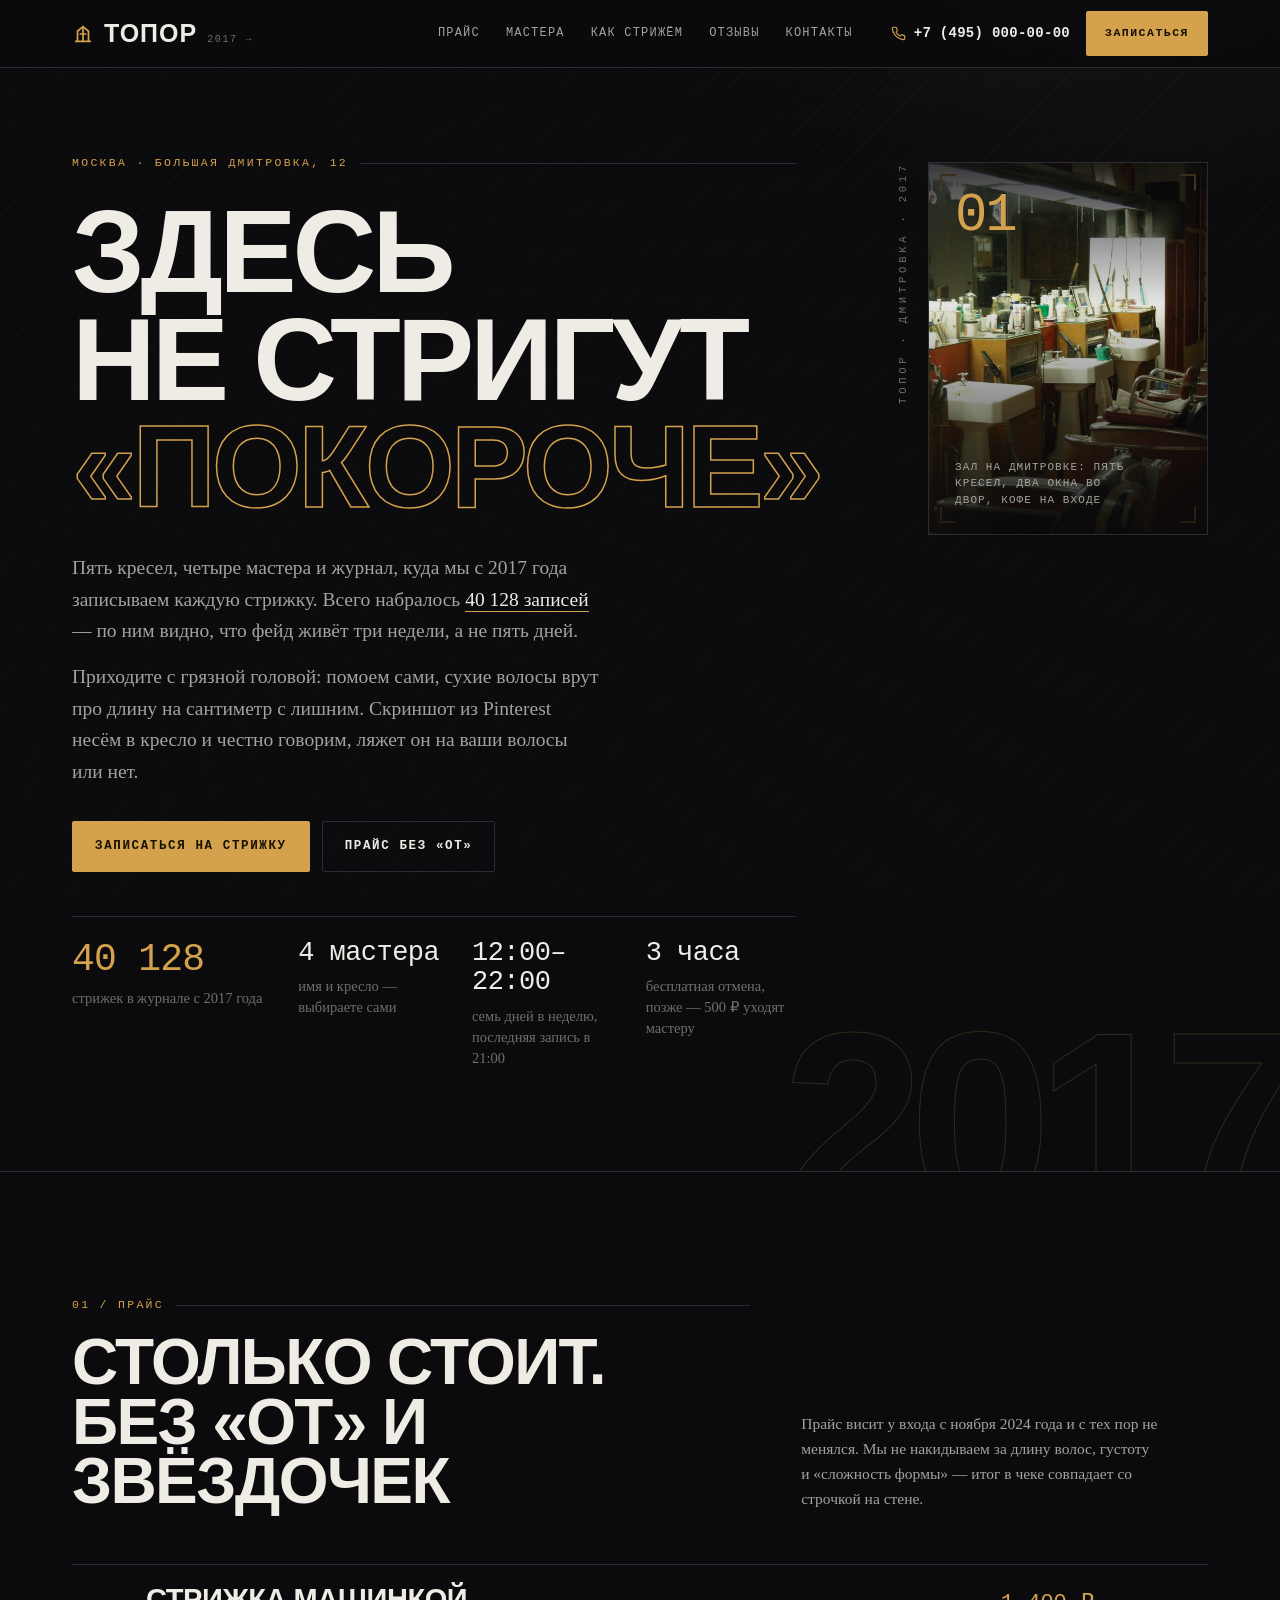
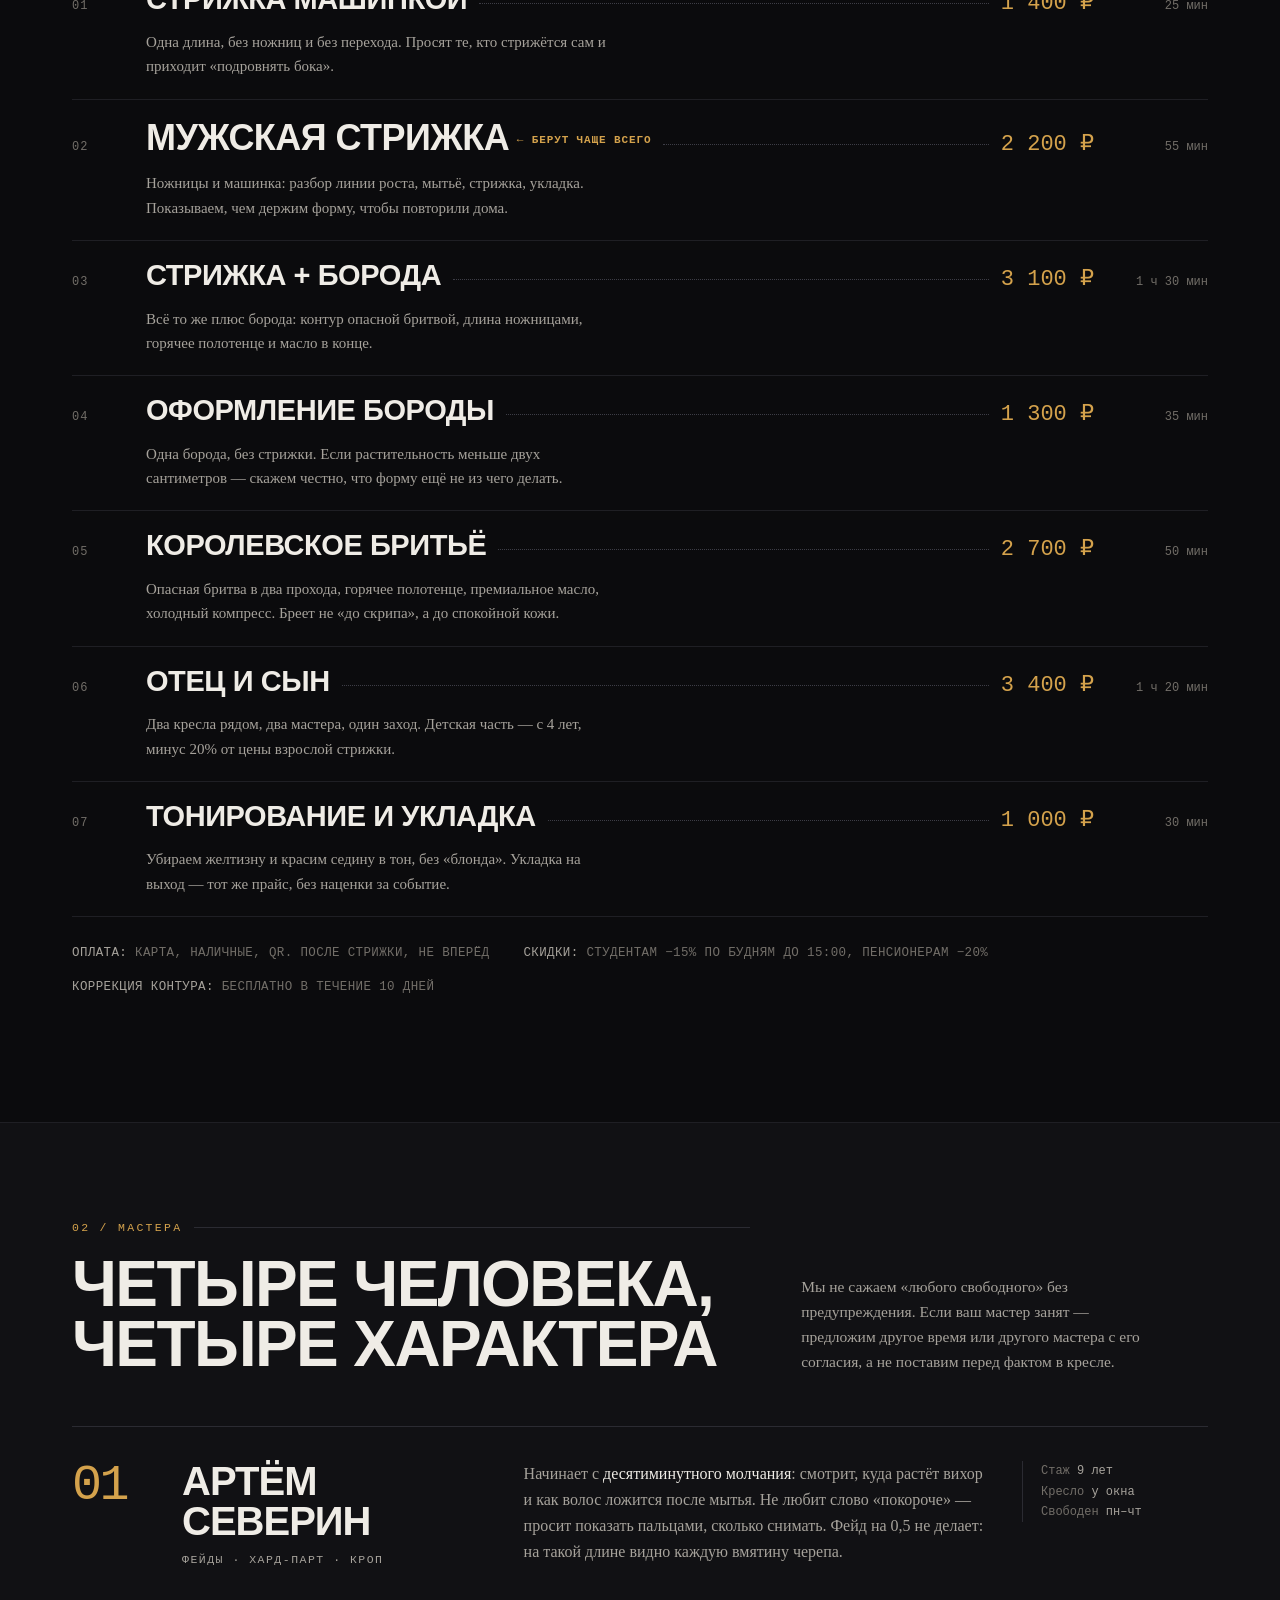
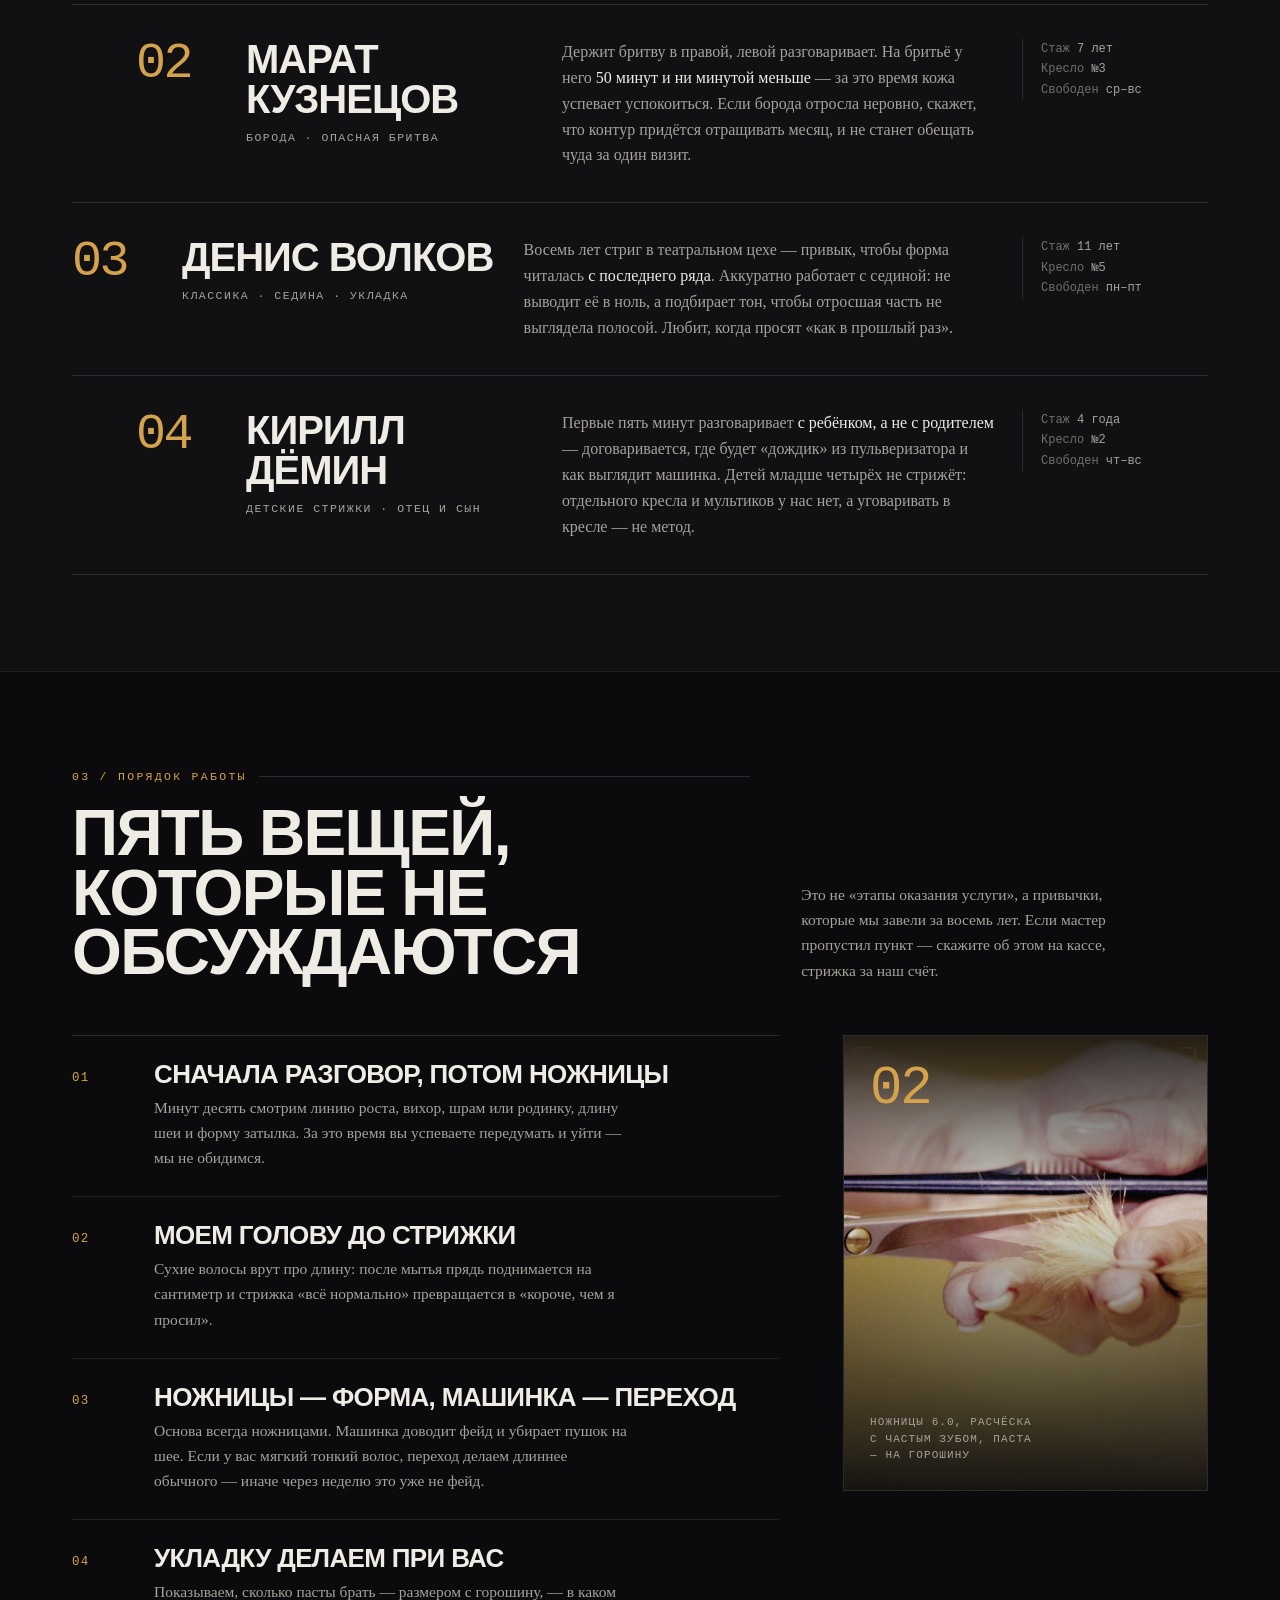
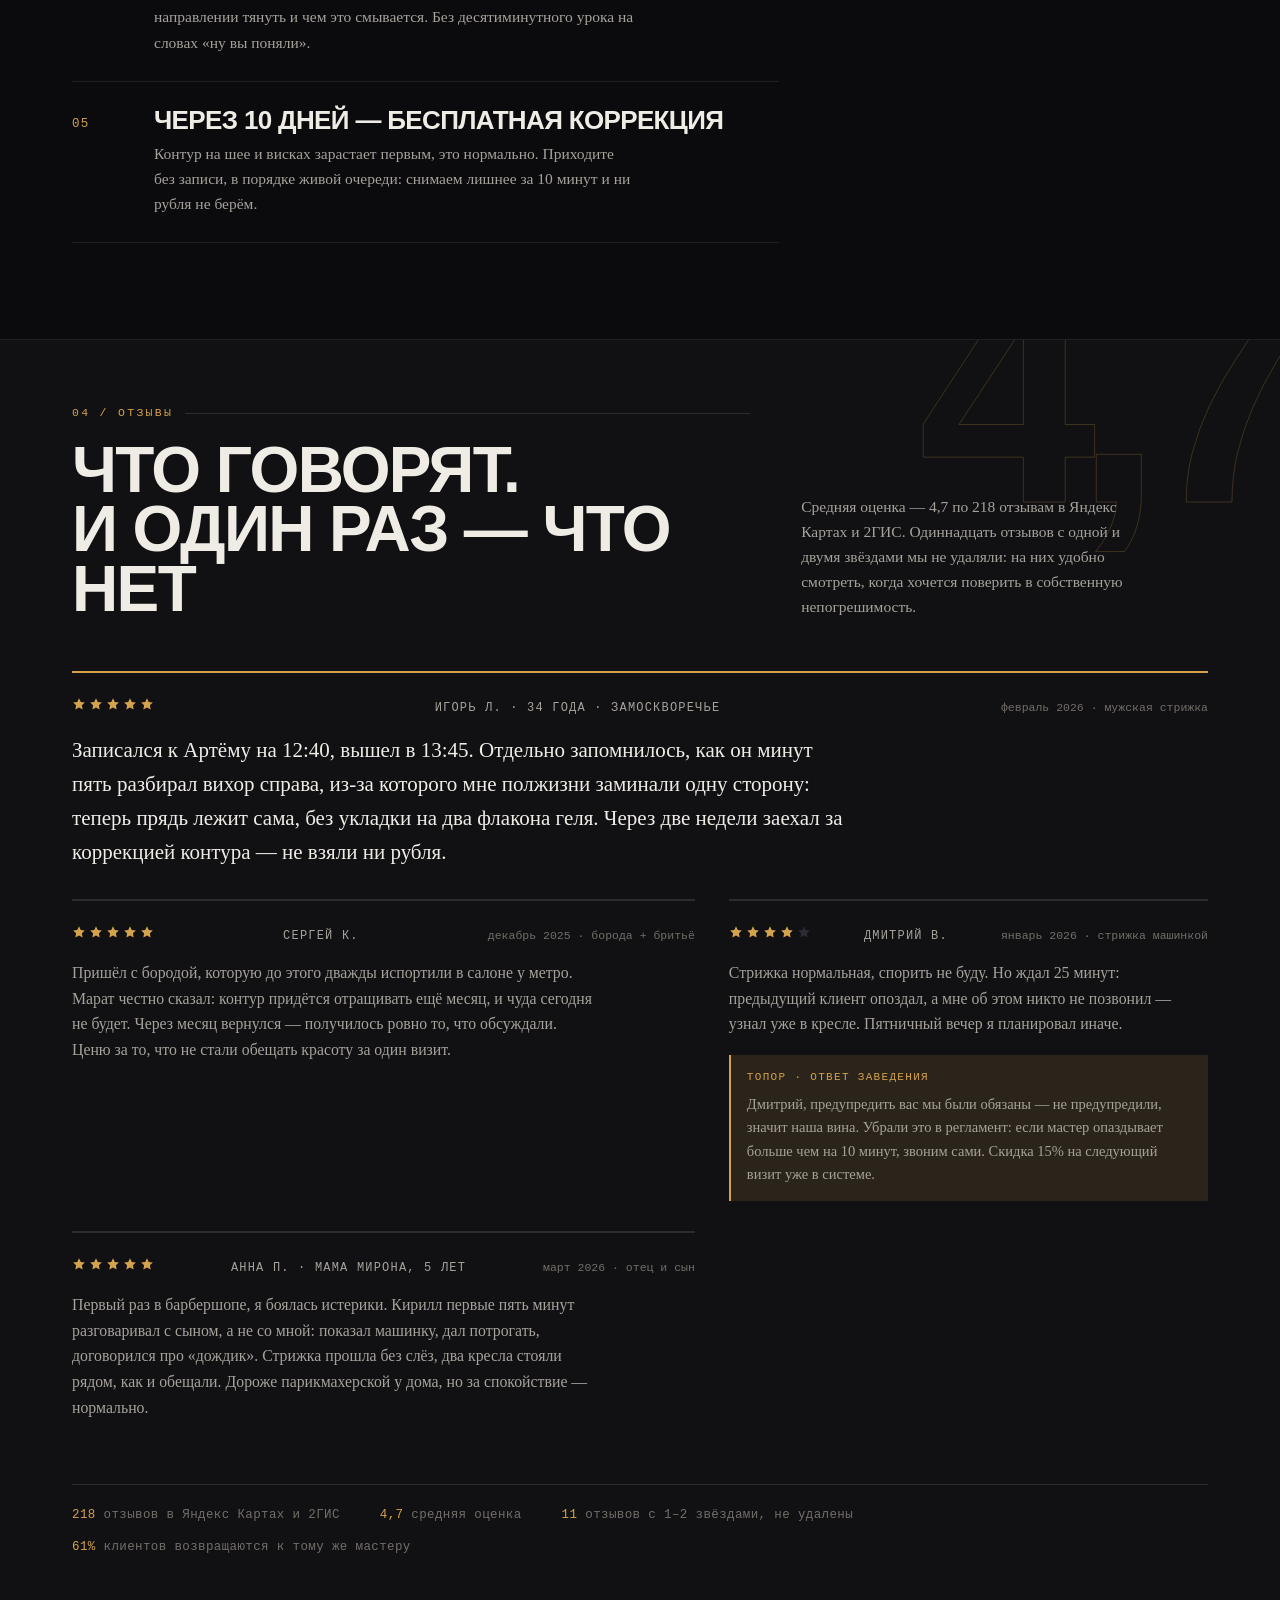
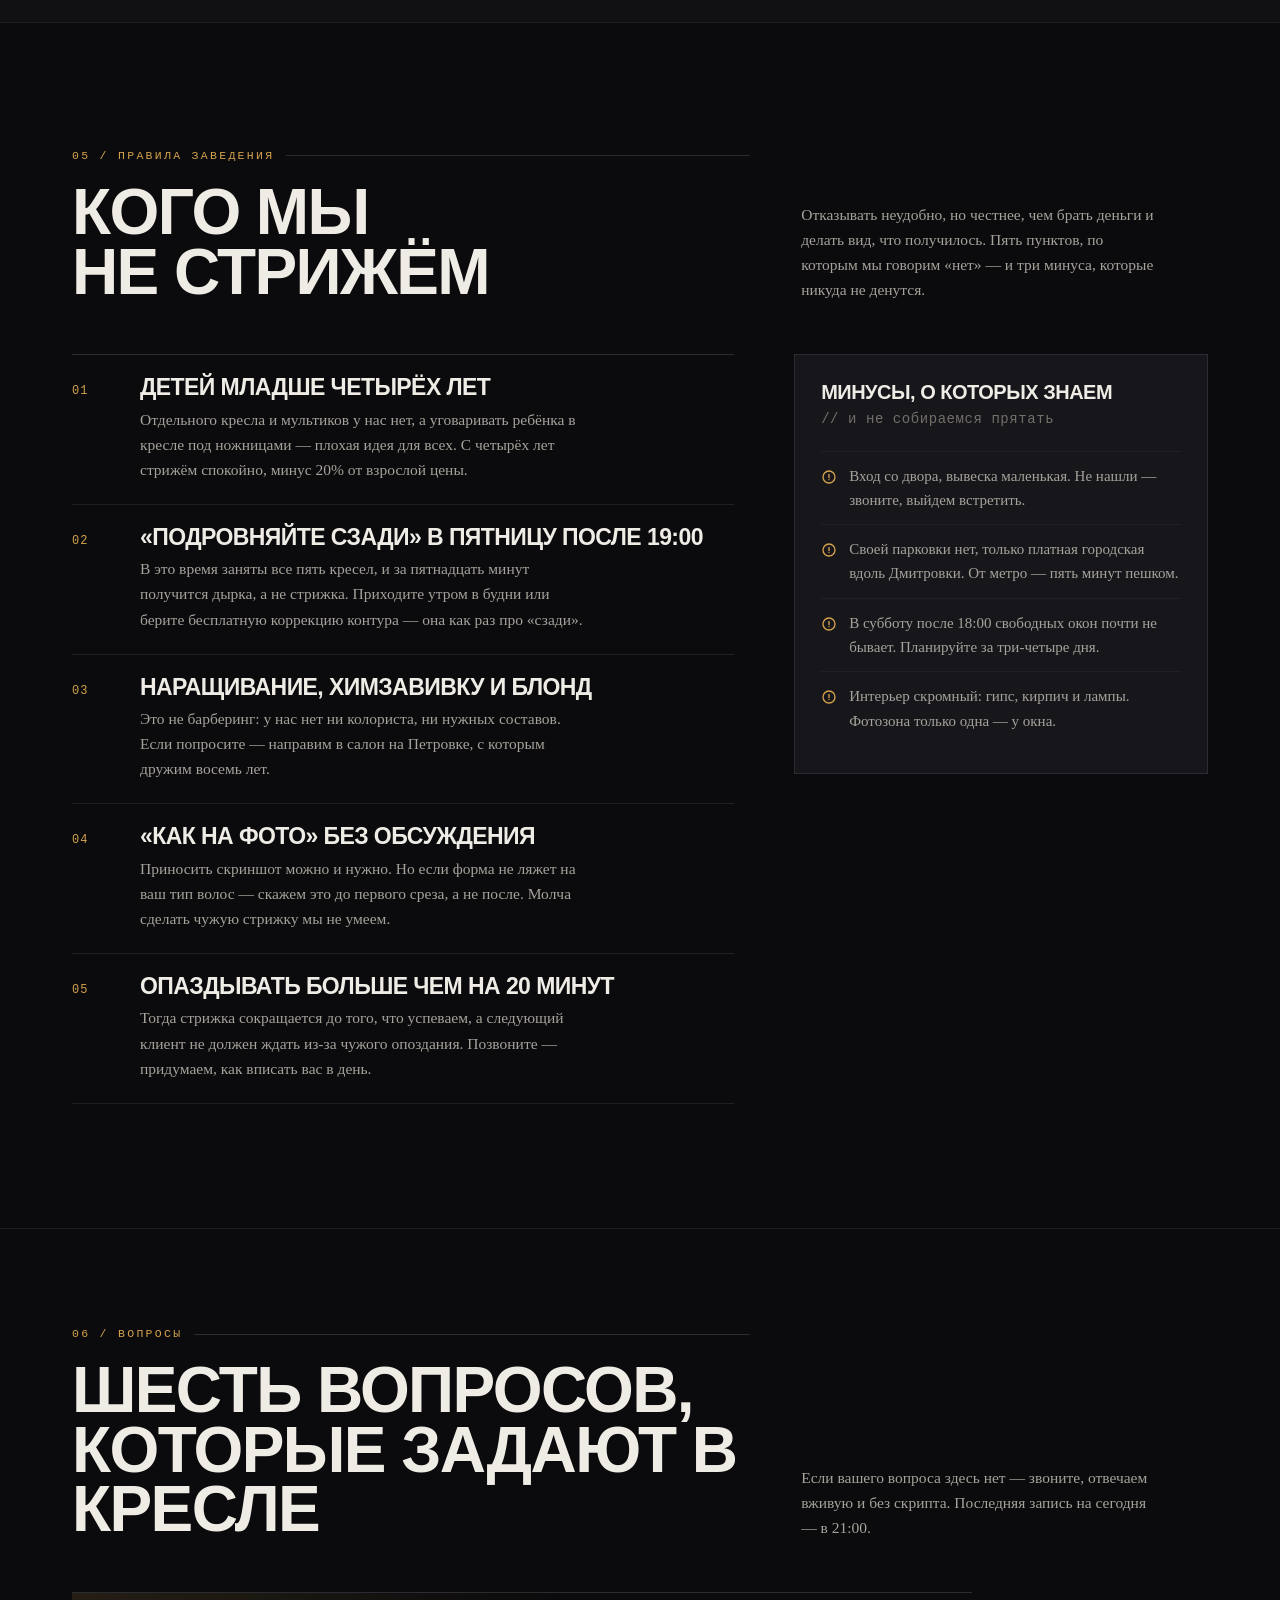
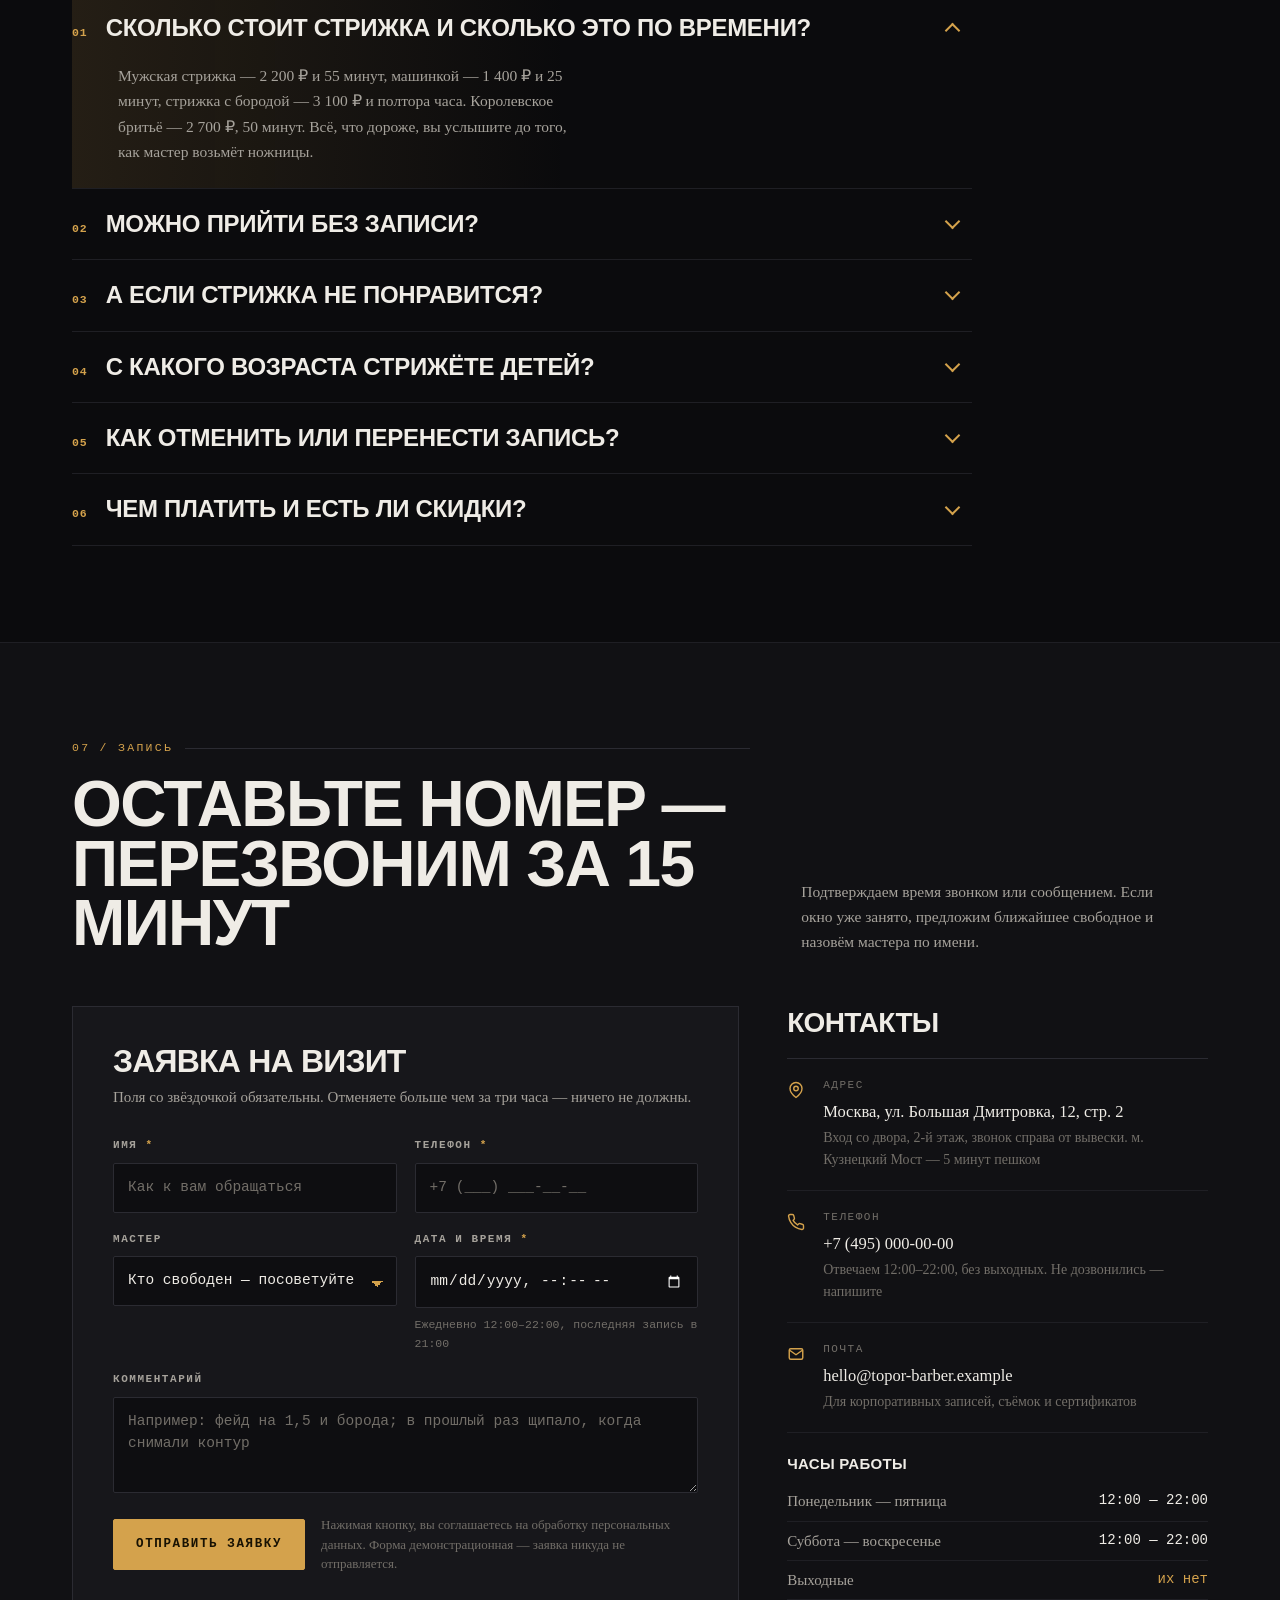
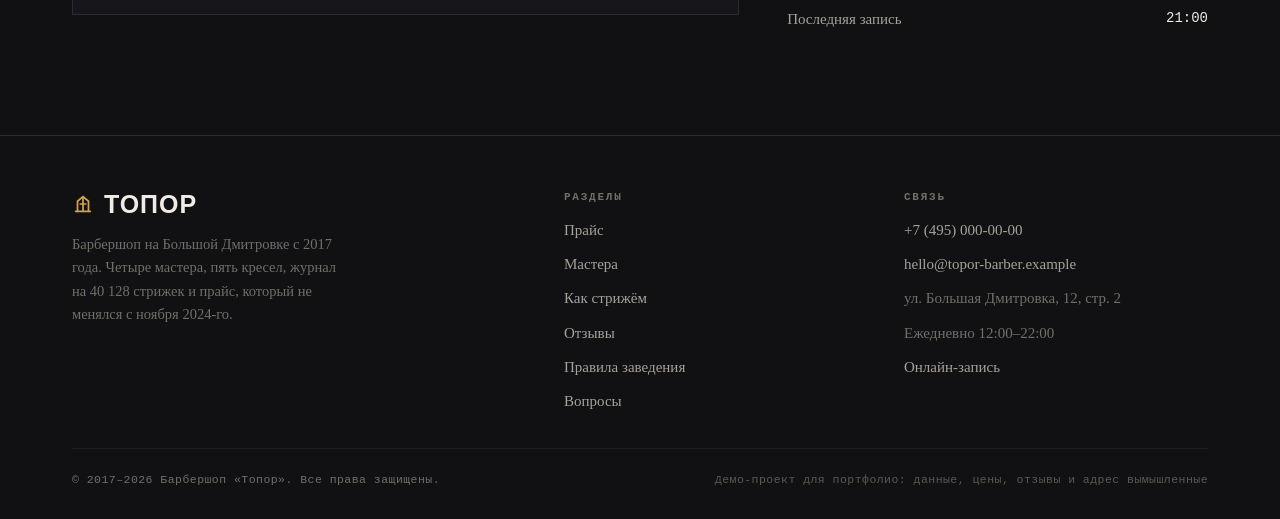
==== demo-barber/index.html @ 1e82141d "Portfolio: three redesigned landings with real photos, hub page, credits" ====
<!DOCTYPE html>
<html lang="ru">
<head>
<meta charset="utf-8">
<meta name="viewport" content="width=device-width, initial-scale=1">
<title>Топор — барбершоп на Большой Дмитровке. Стрижка 2 200 ₽, борода 1 300 ₽</title>
<meta name="description" content="Барбершоп «Топор»: 4 мастера, 5 кресел, 12:00–22:00 без выходных. Мужская стрижка 2 200 ₽, борода 1 300 ₽, королевское бритьё опасной бритвой 2 700 ₽. Прайс висит у входа и не менялся с ноября 2024 года.">
<meta property="og:type" content="website">
<meta property="og:title" content="Топор — здесь не стригут «покороче»">
<meta property="og:description" content="4 мастера, 5 кресел, 12:00–22:00 без выходных. Прайс без «от» и звёздочек. Бесплатная коррекция контура через 10 дней.">
<!-- ЗАМЕНИТЬ (SEO): на домене добавить og:url, og:image и canonical.
     Фавикон отдельным файлом favicon.svg рядом с index.html: data-URI потребовал бы
     xmlns со схемой в атрибуте, а в этом макете внешних и «схемных» строк нет. -->
<style>
/* ==========================================================================
   ТОПОР / барбершоп на Дмитровке
   Один файл: разметка + CSS + JS. Ноль внешних запросов.
   Art direction: наборная печатная вёрстка, а не SaaS-лендинг.
     - заголовки: сжатый гротеск (Bahnschrift / Arial Narrow / Impact)
     - цены, номера, подписи, UI: моноширинный (Consolas / Courier New)
     - проза: Georgia
     - радиусы почти нулевые, тени не используются, всё держится на волосяных линиях
   ========================================================================== */

:root{
  /* Цвет: чернила + латунь */
  --bg:#0b0b0d;
  --bg-2:#111114;
  --ink:#17171b;
  --ink-2:#1c1c21;
  --line:#2b2b32;
  --line-2:#1f1f24;
  --text:#efece6;
  --dim:#a6a29b;
  --mute:#726e68;
  --accent:#d4a24c;
  --accent-2:#e0b25f;
  --accent-dim:rgba(212,162,76,.13);
  --danger:#e0574a;

  /* Радиусы: печатная вёрстка — почти прямые углы */
  --r-sm:2px;
  --r-md:2px;
  --r-lg:3px;

  /* Тени: только один функциональный, для всплывающего меню */
  --shadow-md:0 18px 40px rgba(0,0,0,.55);
  --shadow-sm:0 6px 18px rgba(0,0,0,.35);

  --container:1180px;
  --gutter:22px;
  --header-h:68px;

  --f-disp:"Bahnschrift","Bahnschrift SemiCondensed","Arial Narrow",Impact,Haettenschweiler,"Franklin Gothic Medium","Segoe UI",sans-serif;
  --f-mono:Consolas,"Courier New",ui-monospace,SFMono-Regular,Menlo,monospace;
  --f-text:Georgia,"Iowan Old Style","Times New Roman",serif;
}

*,*::before,*::after{box-sizing:border-box}

html{-webkit-text-size-adjust:100%;scroll-padding-top:calc(var(--header-h) + 14px)}

body{
  margin:0;
  background:var(--bg);
  color:var(--text);
  font-family:var(--f-text);
  font-size:16.5px;
  line-height:1.62;
  overflow-x:hidden;
  -webkit-font-smoothing:antialiased;
}

/* Бумажная зернистость: два слоя штриховки, без картинок */
body::before{
  content:"";position:fixed;inset:0;z-index:0;pointer-events:none;
  background-image:
    repeating-linear-gradient(135deg,rgba(255,255,255,.014) 0 1px,transparent 1px 8px),
    radial-gradient(760px 480px at 88% -8%,rgba(212,162,76,.07),transparent 64%);
}
body::after{
  content:"";position:fixed;inset:0;z-index:0;pointer-events:none;opacity:.35;
  background-image:repeating-conic-gradient(from 12deg at 8% 30%,rgba(255,255,255,.018) 0deg 2deg,transparent 2deg 5deg);
}

main,header,footer{position:relative;z-index:1}

img,svg{display:block;max-width:100%}
a{color:inherit;text-decoration:none}
button{font:inherit;color:inherit}
p{margin:0}
ul,ol,dl{margin:0;padding:0;list-style:none}
figure{margin:0}

h1,h2,h3,h4{
  margin:0;
  font-family:var(--f-disp);
  font-stretch:condensed;
  font-weight:800;
  text-transform:uppercase;
  letter-spacing:-.025em;
  line-height:.93;
}

.container{width:100%;max-width:var(--container);margin-inline:auto;padding-inline:var(--gutter)}

.skip{position:absolute;left:-9999px;top:0;z-index:200;background:var(--accent);color:#1a1405;
  font-family:var(--f-mono);font-size:13px;font-weight:700;padding:12px 18px}
.skip:focus{left:0}

:focus{outline:none}
:focus-visible{outline:2px solid var(--accent-2);outline-offset:3px}

/* ---------- Служебные элементы набора ---------- */
.kicker{
  font-family:var(--f-mono);font-size:11.5px;letter-spacing:.2em;text-transform:uppercase;
  color:var(--accent);display:flex;align-items:center;gap:12px;
}
.kicker::after{content:"";flex:1;height:1px;background:var(--line);min-width:24px}

.note{font-size:15.5px;color:var(--dim);max-width:46ch}

.mono{font-family:var(--f-mono)}

/* ---------- Кнопки: прямоугольные, «вывеска» ---------- */
.btn{
  display:inline-flex;align-items:center;justify-content:center;gap:10px;
  min-height:46px;min-width:46px;padding:14px 22px;
  border:1px solid transparent;border-radius:var(--r-sm);
  font-family:var(--f-mono);font-size:12.5px;font-weight:700;
  letter-spacing:.13em;text-transform:uppercase;white-space:nowrap;cursor:pointer;
  transition:background-color .18s ease,border-color .18s ease,color .18s ease,transform .18s ease;
}
.btn svg{width:16px;height:16px;flex:none}
.btn--primary{background:var(--accent);color:#181203;border-color:var(--accent)}
.btn--primary:hover{background:var(--accent-2);border-color:var(--accent-2);transform:translateY(-1px)}
.btn--ghost{background:transparent;color:var(--text);border-color:var(--line)}
.btn--ghost:hover{border-color:var(--accent);color:var(--accent-2)}
.btn--block{width:100%}

/* ==========================================================================
   ШАПКА
   ========================================================================== */
.header{
  position:sticky;top:0;z-index:100;height:var(--header-h);
  display:flex;align-items:center;
  background:rgba(11,11,13,.9);
  backdrop-filter:blur(12px) saturate(130%);
  -webkit-backdrop-filter:blur(12px) saturate(130%);
  border-bottom:1px solid var(--line);
}
.header__inner{
  display:flex;align-items:center;gap:26px;width:100%;
  max-width:var(--container);margin-inline:auto;padding-inline:var(--gutter);
}

.logo{
  display:flex;align-items:baseline;gap:10px;flex:none;
  font-family:var(--f-disp);font-stretch:condensed;font-weight:800;
  font-size:25px;letter-spacing:.04em;text-transform:uppercase;line-height:1;
}
.logo__mark{width:22px;height:22px;flex:none;color:var(--accent);align-self:center;transition:transform .3s ease}
.logo:hover .logo__mark{transform:rotate(-14deg)}
.logo__est{
  font-family:var(--f-mono);font-size:10px;letter-spacing:.16em;color:var(--mute);
  text-transform:none;font-weight:400;
}

.nav{margin-left:auto}
.nav__list{display:flex;align-items:center;gap:2px}
.nav__link{
  display:block;padding:11px 12px;
  font-family:var(--f-mono);font-size:12px;letter-spacing:.1em;text-transform:uppercase;
  color:var(--dim);transition:color .18s ease;
}
.nav__link:hover{color:var(--accent-2)}

.header__actions{display:flex;align-items:center;gap:16px;flex:none}
.header__phone{
  font-family:var(--f-mono);font-size:14px;font-weight:700;letter-spacing:.02em;
  display:inline-flex;align-items:center;gap:8px;transition:color .18s ease;
}
.header__phone:hover{color:var(--accent-2)}
.header__phone svg{width:15px;height:15px;color:var(--accent)}
.header .btn{min-height:42px;padding:12px 18px;font-size:11.5px}

.burger{
  display:none;width:46px;height:44px;flex:none;align-items:center;justify-content:center;
  background:transparent;border:1px solid var(--line);border-radius:var(--r-sm);cursor:pointer;
}
.burger:hover{border-color:var(--accent)}
.burger__box{position:relative;width:20px;height:12px;display:block}
.burger__box span{position:absolute;left:0;width:100%;height:2px;background:var(--text);
  transition:transform .26s ease,opacity .2s ease,top .26s ease}
.burger__box span:nth-child(1){top:0}
.burger__box span:nth-child(2){top:5px}
.burger__box span:nth-child(3){top:10px}
.burger[aria-expanded="true"] .burger__box span:nth-child(1){top:5px;transform:rotate(45deg)}
.burger[aria-expanded="true"] .burger__box span:nth-child(2){opacity:0}
.burger[aria-expanded="true"] .burger__box span:nth-child(3){top:5px;transform:rotate(-45deg)}

/* ==========================================================================
   ФОТО-КОНТЕЙНЕРЫ (осознанный приём: кропмарки, номер, подпись)
   ФОТО: вставлять <img src="img/xxx.jpg" alt="..."> внутрь .ph__body первым
   элементом — правило .ph img уже растягивает картинку с object-fit:cover.
   ========================================================================== */
.ph{
  position:relative;margin:0;border:1px solid var(--line);overflow:hidden;
  background:
    repeating-linear-gradient(135deg,rgba(255,255,255,.022) 0 2px,transparent 2px 9px),
    linear-gradient(162deg,#1b1b20,#0e0e11);
}
.ph img{position:absolute;inset:0;width:100%;height:100%;object-fit:cover}
/* затемнение под текстом, если в слот вставлено фото */
.ph img ~ .ph__body{
  background:linear-gradient(180deg,rgba(9,9,11,.82) 0%,rgba(9,9,11,.10) 38%,rgba(9,9,11,.92) 100%)
}
.ph__marks{
  position:absolute;inset:11px;pointer-events:none;
  background:
    linear-gradient(var(--accent),var(--accent)) 0 0/16px 2px no-repeat,
    linear-gradient(var(--accent),var(--accent)) 0 0/2px 16px no-repeat,
    linear-gradient(var(--accent),var(--accent)) 100% 0/16px 2px no-repeat,
    linear-gradient(var(--accent),var(--accent)) 100% 0/2px 16px no-repeat,
    linear-gradient(var(--accent),var(--accent)) 0 100%/16px 2px no-repeat,
    linear-gradient(var(--accent),var(--accent)) 0 100%/2px 16px no-repeat,
    linear-gradient(var(--accent),var(--accent)) 100% 100%/16px 2px no-repeat,
    linear-gradient(var(--accent),var(--accent)) 100% 100%/2px 16px no-repeat;
}
.ph__body{
  position:absolute;inset:0;padding:26px;
  display:flex;flex-direction:column;justify-content:space-between;gap:16px;
}
.ph__num{font-family:var(--f-mono);font-size:clamp(32px,4.6vw,54px);line-height:1;
  letter-spacing:-.04em;color:var(--accent)}
.ph__cap{
  font-family:var(--f-mono);font-size:11px;line-height:1.5;letter-spacing:.1em;
  text-transform:uppercase;color:var(--dim);max-width:26ch;
}
.ph--hero{aspect-ratio:3/4}
.ph--process{aspect-ratio:4/5;position:sticky;top:calc(var(--header-h) + 26px)}
.ph--narrow{aspect-ratio:5/2}

/* ==========================================================================
   ПЕРВЫЙ ЭКРАН
   ========================================================================== */
.hero{position:relative;overflow:hidden;border-bottom:1px solid var(--line)}
.hero__bleed{
  position:absolute;right:-.04em;bottom:-.22em;z-index:0;pointer-events:none;user-select:none;
  font-family:var(--f-disp);font-stretch:condensed;font-weight:800;
  font-size:clamp(110px,20vw,260px);line-height:.82;letter-spacing:-.06em;
  color:transparent;-webkit-text-stroke:1px rgba(212,162,76,.20);
}
.hero__grid{
  position:relative;z-index:1;
  display:grid;grid-template-columns:minmax(0,1.62fr) minmax(0,.78fr);
  gap:clamp(28px,5vw,72px);align-items:start;
  padding-block:clamp(46px,7vw,86px) clamp(56px,8vw,104px);
}
.hero h1{
  font-size:clamp(44px,9.6vw,116px);
  margin:26px 0 30px;
  letter-spacing:-.035em;
}
.hero h1 .q{
  color:transparent;-webkit-text-stroke:1.5px var(--accent);
  text-shadow:none;
}
.hero__lead{font-size:clamp(16.5px,1.9vw,19.5px);color:var(--dim);max-width:54ch}
.hero__lead + .hero__lead{margin-top:14px}
.hero__lead b{color:var(--text);font-weight:400;border-bottom:1px solid var(--accent);padding-bottom:1px}

.hero__cta{display:flex;flex-wrap:wrap;gap:12px;margin:34px 0 0}

.facts{
  margin-top:44px;padding-top:22px;border-top:1px solid var(--line);
  display:grid;grid-template-columns:1.35fr 1fr 1fr 1fr;gap:24px;
}
.facts dt{font-family:var(--f-mono);font-size:clamp(19px,2.4vw,27px);color:var(--text);
  letter-spacing:-.02em;line-height:1.1}
.facts dd{margin:8px 0 0;font-size:14.5px;color:var(--mute);line-height:1.45}
.facts > div:first-child dt{font-size:clamp(24px,3.4vw,38px);color:var(--accent)}

.hero__side{display:flex;gap:16px;align-items:stretch;justify-content:flex-end;padding-top:8px}
.vert{
  writing-mode:vertical-rl;transform:rotate(180deg);
  font-family:var(--f-mono);font-size:10.5px;letter-spacing:.36em;text-transform:uppercase;
  color:var(--mute);align-self:flex-start;white-space:nowrap;
}
.hero__side .ph{flex:1;max-width:280px}

/* ==========================================================================
   СЕКЦИИ: ритм нарочно неровный
   ========================================================================== */
.sec{padding-block:96px}
.sec--tight{padding-block:64px}
.sec--loose{padding-block:124px}
.sec--paper{background:var(--bg-2)}
.sec + .sec{border-top:1px solid var(--line-2)}

.sec__head{
  display:grid;grid-template-columns:minmax(0,1.5fr) minmax(0,.9fr);
  gap:clamp(24px,4vw,64px);align-items:end;margin-bottom:52px;
}
.sec__head h2{font-size:clamp(30px,5.4vw,64px);margin-top:18px}
.sec__head h2 small{
  display:block;font-size:.42em;color:var(--dim);letter-spacing:0;
  text-transform:none;font-family:var(--f-text);font-weight:400;line-height:1.35;margin-top:14px;
  max-width:34ch;
}

/* ==========================================================================
   ПРАЙС-ЛИСТ (как на стене): пунктир и цена справа
   ========================================================================== */
.wall{border-top:1px solid var(--line)}
.row{
  display:grid;grid-template-columns:56px minmax(0,1fr) 96px;
  grid-template-areas:"no lead time" ". note time";
  column-gap:18px;row-gap:9px;align-items:baseline;
  padding:20px 0;border-bottom:1px solid var(--line-2);
  transition:background-color .2s ease;
}
.row:hover{background:linear-gradient(90deg,var(--accent-dim),transparent 62%)}
.row__no{grid-area:no;font-family:var(--f-mono);font-size:12px;color:var(--mute);letter-spacing:.08em}
.row__lead{grid-area:lead;display:flex;align-items:baseline;gap:12px;min-width:0}
.row__name{
  font-family:var(--f-disp);font-stretch:condensed;font-weight:800;text-transform:uppercase;
  font-size:clamp(19px,2.6vw,29px);letter-spacing:-.015em;line-height:1.02;
}
.row__dots{flex:1;min-width:16px;border-bottom:1px dotted #3d3d46;transform:translateY(-5px)}
.row__price{font-family:var(--f-mono);font-size:clamp(17px,2.1vw,22px);color:var(--accent);white-space:nowrap}
.row__note{grid-area:note;font-size:15px;color:var(--dim);max-width:62ch}
.row__time{grid-area:time;font-family:var(--f-mono);font-size:12px;color:var(--mute);text-align:right;white-space:nowrap}
.row--lead .row__name{font-size:clamp(22px,3.1vw,36px)}
.row--lead .row__name::after{
  content:" ← берут чаще всего";font-family:var(--f-mono);font-size:11px;
  letter-spacing:.08em;color:var(--accent);vertical-align:middle;
}
.wall__foot{
  display:flex;flex-wrap:wrap;gap:14px 34px;align-items:baseline;
  margin-top:26px;font-family:var(--f-mono);font-size:12.5px;color:var(--mute);
  letter-spacing:.03em;text-transform:uppercase;
}
.wall__foot b{color:var(--dim);font-weight:400}

/* ==========================================================================
   МАСТЕРА: по одному в ряд, чётные сдвинуты вправо
   ========================================================================== */
.crew{display:flex;flex-direction:column}
.master{
  display:grid;grid-template-columns:82px minmax(0,1fr) minmax(0,1.5fr) 186px;
  grid-template-areas:"no id text facts";
  gap:28px;align-items:start;padding:34px 0;position:relative;
  border-top:1px solid var(--line);
}
.master:last-child{border-bottom:1px solid var(--line)}
.master:nth-child(even){padding-left:clamp(0px,5vw,72px)}
.master__no{
  grid-area:no;font-family:var(--f-mono);font-size:clamp(30px,4.4vw,50px);
  line-height:1;letter-spacing:-.05em;color:var(--accent);
}
.master__id{grid-area:id}
.master__name{font-size:clamp(22px,3.4vw,40px);line-height:1}
.master__spec{
  font-family:var(--f-mono);font-size:11.5px;letter-spacing:.13em;text-transform:uppercase;
  color:var(--dim);margin-top:10px;
}
.master__text{grid-area:text;font-size:16px;color:var(--dim);max-width:58ch}
.master__text b{color:var(--text);font-weight:400}
.master__facts{
  grid-area:facts;font-family:var(--f-mono);font-size:12px;color:var(--mute);
  border-left:1px solid var(--line);padding-left:18px;line-height:1.7;
}
.master__facts span{display:block}
.master__facts b{color:var(--dim);font-weight:400}

/* ==========================================================================
   КАК СТРИЖЁМ
   ========================================================================== */
.process{display:grid;grid-template-columns:minmax(0,1.55fr) minmax(0,.8fr);gap:clamp(28px,5vw,64px);align-items:start}
.steps{border-top:1px solid var(--line)}
.step{display:grid;grid-template-columns:60px minmax(0,1fr);gap:22px;
  padding:26px 0;border-bottom:1px solid var(--line-2)}
.step__no{font-family:var(--f-mono);font-size:12.5px;color:var(--accent);letter-spacing:.1em;padding-top:6px}
.step h3{font-size:clamp(18px,2.3vw,26px);margin-bottom:9px}
.step p{font-size:15.5px;color:var(--dim);max-width:62ch}
.step p + p{margin-top:8px}

/* ==========================================================================
   ОТЗЫВЫ: асимметрия + цифра, вылезающая за контейнер
   ========================================================================== */
.reviews{position:relative;overflow:hidden}
.reviews__bleed{
  position:absolute;right:-.05em;top:-.24em;z-index:0;pointer-events:none;user-select:none;
  font-family:var(--f-disp);font-stretch:condensed;font-weight:800;
  font-size:clamp(120px,25vw,340px);line-height:.8;letter-spacing:-.07em;
  color:transparent;-webkit-text-stroke:1px rgba(212,162,76,.22);
}
.reviews__inner{position:relative;z-index:1}
.reviews__grid{
  display:grid;grid-template-columns:minmax(0,1.3fr) minmax(0,1fr);
  gap:0 34px;align-items:start;
}
.review{border-top:2px solid var(--line);padding:24px 0 30px}
.review--wide{grid-column:1 / -1;border-top-color:var(--accent)}
.review__top{display:flex;flex-wrap:wrap;gap:10px 16px;align-items:baseline;justify-content:space-between}
.review__stars{display:flex;gap:3px;color:var(--accent);flex:none}
.review__stars svg{width:14px;height:14px}
.review__stars svg.is-off{color:var(--line)}
.review__who{font-family:var(--f-mono);font-size:12px;letter-spacing:.1em;text-transform:uppercase;color:var(--dim)}
.review__meta{font-family:var(--f-mono);font-size:11.5px;color:var(--mute)}
.review__text{font-size:15.8px;color:var(--dim);margin-top:14px;max-width:66ch}
.review--wide .review__text{font-size:clamp(17px,1.7vw,21px);max-width:74ch;color:var(--text)}
.review__reply{
  margin-top:18px;padding:14px 16px;border-left:2px solid var(--accent);
  background:var(--accent-dim);font-size:14.5px;color:var(--dim);
}
.review__reply span{
  display:block;font-family:var(--f-mono);font-size:11px;letter-spacing:.12em;
  text-transform:uppercase;color:var(--accent);margin-bottom:6px;
}
.reviews__summary{
  margin-top:34px;padding-top:20px;border-top:1px solid var(--line);
  display:flex;flex-wrap:wrap;gap:12px 40px;align-items:baseline;
  font-family:var(--f-mono);font-size:12.5px;color:var(--mute);letter-spacing:.03em;
}
.reviews__summary b{color:var(--accent);font-weight:400}

/* ==========================================================================
   ПРАВИЛА / КОГО НЕ СТРИЖЁМ
   ========================================================================== */
.rules{display:grid;grid-template-columns:minmax(0,1.6fr) minmax(0,1fr);gap:clamp(28px,5vw,60px);align-items:start}
.nope{border-top:1px solid var(--line);counter-reset:nope}
.nope__item{display:grid;grid-template-columns:48px minmax(0,1fr);gap:20px;
  padding:22px 0;border-bottom:1px solid var(--line-2)}
.nope__no{font-family:var(--f-mono);font-size:12px;color:var(--accent);letter-spacing:.08em;padding-top:5px}
.nope__item h3{font-size:clamp(17px,2.1vw,23px);margin-bottom:8px}
.nope__item p{font-size:15.5px;color:var(--dim);max-width:58ch}
.minuses{border:1px solid var(--line);background:var(--ink);padding:28px 26px}
.minuses h3{font-size:20px;margin-bottom:6px}
.minuses > p{font-size:14px;color:var(--mute);font-family:var(--f-mono);letter-spacing:.04em;margin-bottom:20px}
.minuses li{display:flex;gap:12px;padding:12px 0;border-top:1px solid var(--line-2);font-size:15px;color:var(--dim)}
.minuses li svg{width:16px;height:16px;flex:none;color:var(--accent);margin-top:5px}

/* ==========================================================================
   FAQ
   ========================================================================== */
.faq{max-width:900px;border-top:1px solid var(--line)}
.faq details{border-bottom:1px solid var(--line-2)}
.faq details[open]{background:linear-gradient(90deg,var(--accent-dim),transparent 55%)}
.faq summary{
  list-style:none;cursor:pointer;position:relative;
  display:flex;gap:18px;align-items:baseline;
  padding:22px 52px 22px 0;min-height:56px;
  font-family:var(--f-disp);font-stretch:condensed;font-weight:800;
  font-size:clamp(17px,2.1vw,24px);text-transform:uppercase;letter-spacing:-.012em;line-height:1.1;
  transition:color .18s ease;
}
.faq summary::-webkit-details-marker{display:none}
.faq summary::before{content:attr(data-no);font-family:var(--f-mono);font-size:11.5px;
  letter-spacing:.08em;color:var(--accent);padding-top:4px;flex:none}
.faq summary::after{
  content:"";position:absolute;right:14px;top:50%;width:11px;height:11px;margin-top:-8px;
  border-right:2px solid var(--accent);border-bottom:2px solid var(--accent);
  transform:rotate(45deg);transition:transform .24s ease,margin-top .24s ease;
}
.faq details[open] summary::after{transform:rotate(-135deg);margin-top:-3px}
.faq summary:hover{color:var(--accent-2)}
.faq__a{padding:0 52px 24px 46px;font-size:15.5px;color:var(--dim);max-width:72ch}
.faq__a p + p{margin-top:9px}

/* ==========================================================================
   ЗАПИСЬ + КОНТАКТЫ
   ========================================================================== */
.booking{display:grid;grid-template-columns:minmax(0,1.3fr) minmax(0,.82fr);
  gap:clamp(24px,4vw,48px);align-items:start}
.booking > *,.form__grid > *{min-width:0}

.form{background:var(--ink);border:1px solid var(--line);padding:clamp(24px,3.4vw,40px)}
.form > h3{font-size:clamp(22px,3vw,32px);margin-bottom:8px}
.form > p{font-size:15px;color:var(--dim);margin-bottom:28px}
.form__grid{display:grid;grid-template-columns:1fr 1fr;gap:18px}
.field{display:flex;flex-direction:column;gap:8px}
.field--full{grid-column:1 / -1}
.field label{
  font-family:var(--f-mono);font-size:11px;font-weight:700;letter-spacing:.14em;
  text-transform:uppercase;color:var(--dim);
}
.field label .req{color:var(--accent)}
.field input,.field select,.field textarea{
  width:100%;min-height:48px;padding:13px 14px;
  background:#0e0e11;color:var(--text);
  border:1px solid var(--line);border-radius:var(--r-sm);
  font-family:var(--f-mono);font-size:14.5px;line-height:1.5;
  transition:border-color .18s ease,background-color .18s ease;
}
.field textarea{min-height:96px;resize:vertical}
.field input::placeholder,.field textarea::placeholder{color:var(--mute)}
.field input:hover,.field select:hover,.field textarea:hover{border-color:#3a3a44}
.field input:focus,.field select:focus,.field textarea:focus{
  border-color:var(--accent);background:#121215;box-shadow:0 0 0 3px var(--accent-dim);
}
.field select{
  appearance:none;-webkit-appearance:none;padding-right:40px;
  background-image:linear-gradient(45deg,transparent 50%,var(--accent) 50%),linear-gradient(135deg,var(--accent) 50%,transparent 50%);
  background-position:calc(100% - 19px) calc(50% + 3px),calc(100% - 13px) calc(50% + 3px);
  background-size:6px 6px,6px 6px;background-repeat:no-repeat;
}
.field input[type="datetime-local"]{color-scheme:dark}
.field__hint{font-family:var(--f-mono);font-size:11.5px;color:var(--mute)}
.field input[aria-invalid="true"],.field select[aria-invalid="true"],.field textarea[aria-invalid="true"]{
  border-color:var(--danger);background:#1a1012;box-shadow:0 0 0 3px rgba(224,87,74,.15);
}
.form__actions{grid-column:1 / -1;display:flex;flex-wrap:wrap;gap:16px;align-items:center;margin-top:4px}
.form__consent{font-size:13px;color:var(--mute);flex:1;min-width:210px;line-height:1.5}
.form__status{grid-column:1 / -1;display:none;gap:12px;align-items:flex-start;
  padding:15px 16px;border:1px solid var(--accent);background:var(--accent-dim);
  font-size:14.5px;color:var(--accent-2)}
.form__status svg{width:18px;height:18px;flex:none;margin-top:3px}
.form__status b{display:block;color:var(--text);font-weight:400;margin-bottom:3px}
.form__status.is-demo{display:flex}
.form__status.is-error{border-color:var(--danger);background:rgba(224,87,74,.12);color:#ef8a7f}
.form__status.is-error svg{color:var(--danger)}

.contacts{padding-top:4px}
.contacts h3{font-size:clamp(20px,2.6vw,28px);margin-bottom:22px}
.contacts__list{display:flex;flex-direction:column;border-top:1px solid var(--line)}
.contacts__item{display:grid;grid-template-columns:22px minmax(0,1fr);gap:14px;
  padding:18px 0;border-bottom:1px solid var(--line-2)}
.contacts__item svg{width:18px;height:18px;color:var(--accent);margin-top:4px}
.contacts__label{font-family:var(--f-mono);font-size:11px;letter-spacing:.14em;
  text-transform:uppercase;color:var(--mute);margin-bottom:5px}
.contacts__value{font-size:16.5px;line-height:1.45}
.contacts__value a:hover{color:var(--accent-2)}
.contacts__extra{font-size:14px;color:var(--mute);margin-top:3px}
.hours{margin-top:24px}
.hours h4{font-size:15px;margin-bottom:12px;letter-spacing:.02em}
.hours__row{display:flex;justify-content:space-between;gap:14px;padding:7px 0;
  font-size:15px;color:var(--dim);border-bottom:1px solid var(--line-2)}
.hours__row:last-child{border-bottom:0}
.hours__row b{font-family:var(--f-mono);font-size:14px;color:var(--text);font-weight:400}
.hours__row--hi b{color:var(--accent)}

/* ==========================================================================
   ПОДВАЛ
   ========================================================================== */
.footer{background:var(--bg-2);border-top:1px solid var(--line);padding-block:56px 30px}
.footer__top{display:grid;grid-template-columns:1.5fr 1fr 1fr;gap:36px;
  padding-bottom:34px;border-bottom:1px solid var(--line-2)}
.footer__brand p{font-size:14.5px;color:var(--mute);margin-top:16px;max-width:38ch}
.footer h4{font-family:var(--f-mono);font-size:11px;font-weight:700;letter-spacing:.16em;
  text-transform:uppercase;color:var(--mute);margin-bottom:16px}
.footer__links{display:flex;flex-direction:column;gap:10px;font-size:15px;color:var(--dim)}
.footer__links a:hover{color:var(--accent-2)}
.footer__links span{color:var(--mute)}
.footer__bottom{display:flex;flex-wrap:wrap;gap:10px 30px;justify-content:space-between;
  align-items:baseline;padding-top:22px;font-family:var(--f-mono);font-size:11.5px;
  color:var(--mute);letter-spacing:.04em}
/* Единственная пометка о демо: мелко, в подвале. На полотне страницы бейджа нет. */
.footer__demo{color:#5c5952}

/* ==========================================================================
   ПОЯВЛЕНИЕ
   ========================================================================== */
.reveal{opacity:0;transform:translateY(20px);
  transition:opacity .6s cubic-bezier(.22,.7,.3,1),transform .6s cubic-bezier(.22,.7,.3,1)}
.reveal.is-visible{opacity:1;transform:none}

/* ==========================================================================
   АДАПТИВ
   ========================================================================== */
@media (max-width:1024px){
  .sec{padding-block:72px}
  .sec--tight{padding-block:52px}
  .sec--loose{padding-block:84px}

  .nav{
    position:fixed;top:var(--header-h);left:0;right:0;margin:0;
    background:rgba(11,11,13,.985);border-bottom:1px solid var(--line);
    box-shadow:var(--shadow-md);max-height:0;overflow:hidden;visibility:hidden;opacity:0;
    transition:max-height .32s ease,opacity .24s ease,visibility .32s ease;
  }
  .nav.is-open{max-height:min(76vh,520px);overflow-y:auto;opacity:1;visibility:visible}
  .nav__list{flex-direction:column;align-items:stretch;gap:0;padding:6px var(--gutter) 16px}
  .nav__link{padding:16px 4px;font-size:14px;color:var(--text);border-bottom:1px solid var(--line-2)}
  .burger{display:inline-flex}
  .header__actions{margin-left:auto}

  .hero__grid{grid-template-columns:1fr;gap:34px}
  .hero__side{justify-content:flex-start}
  .hero__side .ph{max-width:230px}
  .facts{grid-template-columns:1fr 1fr;gap:20px}

  .sec__head{grid-template-columns:1fr;align-items:start;gap:22px}

  .master{grid-template-columns:64px minmax(0,1fr);
    grid-template-areas:"no id" "no text" "no facts";row-gap:18px}
  .master:nth-child(even){padding-left:0}
  .master__facts{border-left:0;padding-left:0;display:flex;flex-wrap:wrap;gap:8px 22px}
  .master__facts span{display:inline}

  .process{grid-template-columns:1fr}
  .ph--process{position:static;max-width:420px;aspect-ratio:4/3}

  .reviews__grid{grid-template-columns:1fr;gap:0}
  .rules{grid-template-columns:1fr}
  .booking{grid-template-columns:1fr}

  .footer__top{grid-template-columns:1fr 1fr}
  .footer__brand{grid-column:1 / -1}
}

@media (max-width:768px){
  :root{--header-h:64px;--gutter:18px}
  body{font-size:16px}
  .sec{padding-block:58px}
  .sec--loose{padding-block:64px}
  .header__phone span{display:none}
  .header .btn{padding:11px 14px;font-size:11px}
  .hero h1{margin:20px 0 24px}
  .hero__bleed{display:none}
  .facts{grid-template-columns:1fr 1fr;gap:16px}
  .row{grid-template-columns:40px minmax(0,1fr) 74px;column-gap:12px}
  .row--lead .row__name::after{content:""}
  .row__dots{display:none}
  .reviews__bleed{font-size:clamp(90px,30vw,180px);top:auto;bottom:-.1em;right:-.08em;opacity:.6}
  .reviews__summary{gap:8px 24px}
  .form__grid{grid-template-columns:1fr}
  .faq__a{padding-left:0;padding-right:16px}
  .faq summary{padding-right:44px}
  .minuses{padding:22px 20px}
  .footer__top{grid-template-columns:1fr;gap:28px}
}

@media (max-width:480px){
  :root{--gutter:15px}
  .logo{font-size:21px}
  .logo__est{display:none}
  .header .btn{display:none}
  .hero__cta .btn{flex:1 1 100%}
  .hero__side{display:none}
  .facts{grid-template-columns:1fr;gap:14px}
  .facts dd{max-width:34ch}
  .row{grid-template-columns:30px minmax(0,1fr);grid-template-areas:"no lead" ". note";row-gap:7px}
  .row__time{grid-area:auto;text-align:left;grid-column:2;order:9}
  .row__lead{flex-wrap:wrap}
  .row__price{width:100%;text-align:left}
  .row__name{font-size:20px}
  .step{grid-template-columns:38px minmax(0,1fr);gap:14px}
  .nope__item{grid-template-columns:34px minmax(0,1fr);gap:14px}
  .master{grid-template-columns:1fr;grid-template-areas:"no" "id" "text" "facts";padding:26px 0}
  .master__no{font-size:26px}
  .footer__bottom{font-size:11px}
}

@media (prefers-reduced-motion:reduce){
  *,*::before,*::after{
    animation-duration:.001ms !important;animation-iteration-count:1 !important;
    transition-duration:.001ms !important;scroll-behavior:auto !important;
  }
  .reveal{opacity:1 !important;transform:none !important}
  .ph--process{position:static}
}

@media print{
  .header,.hero__bleed,.reviews__bleed,body::before,body::after{display:none !important}
  body{background:#fff;color:#000}
}
</style>
<!-- Если JS выключен: секции сразу видимы, форма не отправляет ничего -->
<noscript><style>.reveal{opacity:1 !important;transform:none !important}</style></noscript>
</head>
<body>
<a class="skip" href="#price">Перейти к прайсу</a>

<!-- ==========================================================================
     ШАПКА
     ЗАМЕНИТЬ: телефон, пункты меню, текст кнопки
     ========================================================================== -->
<header class="header" id="header">
  <div class="header__inner">
    <a class="logo" href="#top" aria-label="Топор, к началу страницы">
      <svg class="logo__mark" viewBox="0 0 24 24" fill="none" stroke="currentColor" stroke-width="1.9" stroke-linecap="round" stroke-linejoin="round" aria-hidden="true">
        <path d="M4 20h16"/>
        <path d="M6 20V9l6-5 6 5v11"/>
        <path d="M12 4v16"/>
        <path d="M9 12h6"/>
      </svg>
      ТОПОР
      <span class="logo__est">2017 →</span>
    </a>

    <nav class="nav" id="nav" aria-label="Основная навигация">
      <ul class="nav__list">
        <li><a class="nav__link" href="#price">Прайс</a></li>
        <li><a class="nav__link" href="#masters">Мастера</a></li>
        <li><a class="nav__link" href="#process">Как стрижём</a></li>
        <li><a class="nav__link" href="#reviews">Отзывы</a></li>
        <li><a class="nav__link" href="#contacts">Контакты</a></li>
      </ul>
    </nav>

    <div class="header__actions">
      <!-- ЗАМЕНИТЬ: телефон в href и в тексте -->
      <a class="header__phone" href="tel:+74950000000">
        <svg viewBox="0 0 24 24" fill="none" stroke="currentColor" stroke-width="1.9" stroke-linecap="round" stroke-linejoin="round" aria-hidden="true">
          <path d="M22 16.9v3a2 2 0 0 1-2.2 2 19.8 19.8 0 0 1-8.6-3.1 19.5 19.5 0 0 1-6-6A19.8 19.8 0 0 1 2.1 4.2 2 2 0 0 1 4.1 2h3a2 2 0 0 1 2 1.7c.1 1 .4 1.9.7 2.8a2 2 0 0 1-.5 2.1L8.1 9.9a16 16 0 0 0 6 6l1.3-1.2a2 2 0 0 1 2.1-.5c.9.3 1.8.6 2.8.7a2 2 0 0 1 1.7 2Z"/>
        </svg>
        <span>+7 (495) 000-00-00</span>
      </a>
      <a class="btn btn--primary" href="#booking">Записаться</a>
      <button class="burger" id="burger" type="button" aria-expanded="false" aria-controls="nav" aria-label="Открыть меню">
        <span class="burger__box" aria-hidden="true"><span></span><span></span><span></span></span>
      </button>
    </div>
  </div>
</header>

<main>

  <!-- ==========================================================================
       ПЕРВЫЙ ЭКРАН
       ФОТО: заменить заглушку .ph--hero на <img src="img/hall-01.jpg" alt="Зал на Дмитровке">
       ЗАМЕНИТЬ: заголовок и лид под клиента
       ========================================================================== -->
  <section class="hero" id="top">
    <div class="hero__bleed" aria-hidden="true">2017</div>

    <div class="container hero__grid">
      <div class="hero__main">
        <p class="kicker">Москва · Большая Дмитровка, 12</p>

        <h1>Здесь<br>не стригут<br><span class="q">«покороче»</span></h1>

        <p class="hero__lead">
          Пять кресел, четыре мастера и журнал, куда мы с 2017 года записываем каждую стрижку.
          Всего набралось <b>40 128 записей</b> — по ним видно, что фейд живёт три недели, а не пять дней.
        </p>
        <p class="hero__lead">
          Приходите с грязной головой: помоем сами, сухие волосы врут про длину на сантиметр с лишним.
          Скриншот из Pinterest несём в кресло и честно говорим, ляжет он на ваши волосы или нет.
        </p>

        <div class="hero__cta">
          <a class="btn btn--primary" href="#booking">Записаться на стрижку</a>
          <a class="btn btn--ghost" href="#price">Прайс без «от»</a>
        </div>

        <dl class="facts">
          <div>
            <dt>40 128</dt>
            <dd>стрижек в журнале с 2017 года</dd>
          </div>
          <div>
            <dt>4 мастера</dt>
            <dd>имя и кресло — выбираете сами</dd>
          </div>
          <div>
            <dt>12:00–22:00</dt>
            <dd>семь дней в неделю, последняя запись в 21:00</dd>
          </div>
          <div>
            <dt>3 часа</dt>
            <dd>бесплатная отмена, позже — 500 ₽ уходят мастеру</dd>
          </div>
        </dl>
      </div>

      <aside class="hero__side">
        <span class="vert">Топор · Дмитровка · 2017</span>
        <!-- ФОТО: <img src="img/hall-01.jpg" alt="Зал барбершопа"> первым элементом внутрь .ph__body -->
        <figure class="ph ph--hero" data-photo="Зал на Дмитровке: 5 кресел, окна во двор">
          <img src="img/hall-01.jpg" width="486" height="648" alt="Зал барбершопа: пять кресел, два окна во двор" fetchpriority="high">
          <span class="ph__marks" aria-hidden="true"></span>
          <figcaption class="ph__body">
            <span class="ph__num">01</span>
            <span class="ph__cap">Зал на Дмитровке: пять кресел, два окна во двор, кофе на входе</span>
          </figcaption>
        </figure>
      </aside>
    </div>
  </section>

  <!-- ==========================================================================
       ПРАЙС-ЛИСТ НА СТЕНЕ
       ЗАМЕНИТЬ: названия, пояснения, цены и время
       ========================================================================== -->
  <section class="sec sec--loose" id="price">
    <div class="container">
      <div class="sec__head reveal">
        <div>
          <p class="kicker">01 / Прайс</p>
          <h2>Столько стоит.<br>Без «от» и звёздочек</h2>
        </div>
        <p class="note">
          Прайс висит у входа с ноября 2024 года и с тех пор не менялся. Мы не накидываем
          за длину волос, густоту и «сложность формы» — итог в чеке совпадает со строчкой на стене.
        </p>
      </div>

      <ul class="wall reveal">
        <li class="row">
          <span class="row__no">01</span>
          <span class="row__lead">
            <span class="row__name">Стрижка машинкой</span>
            <span class="row__dots" aria-hidden="true"></span>
            <span class="row__price">1 400 ₽</span>
          </span>
          <span class="row__note">Одна длина, без ножниц и без перехода. Просят те, кто стрижётся сам и приходит «подровнять бока».</span>
          <span class="row__time">25 мин</span>
        </li>

        <li class="row row--lead">
          <span class="row__no">02</span>
          <span class="row__lead">
            <span class="row__name">Мужская стрижка</span>
            <span class="row__dots" aria-hidden="true"></span>
            <span class="row__price">2 200 ₽</span>
          </span>
          <span class="row__note">Ножницы и машинка: разбор линии роста, мытьё, стрижка, укладка. Показываем, чем держим форму, чтобы повторили дома.</span>
          <span class="row__time">55 мин</span>
        </li>

        <li class="row">
          <span class="row__no">03</span>
          <span class="row__lead">
            <span class="row__name">Стрижка + борода</span>
            <span class="row__dots" aria-hidden="true"></span>
            <span class="row__price">3 100 ₽</span>
          </span>
          <span class="row__note">Всё то же плюс борода: контур опасной бритвой, длина ножницами, горячее полотенце и масло в конце.</span>
          <span class="row__time">1 ч 30 мин</span>
        </li>

        <li class="row">
          <span class="row__no">04</span>
          <span class="row__lead">
            <span class="row__name">Оформление бороды</span>
            <span class="row__dots" aria-hidden="true"></span>
            <span class="row__price">1 300 ₽</span>
          </span>
          <span class="row__note">Одна борода, без стрижки. Если растительность меньше двух сантиметров — скажем честно, что форму ещё не из чего делать.</span>
          <span class="row__time">35 мин</span>
        </li>

        <li class="row">
          <span class="row__no">05</span>
          <span class="row__lead">
            <span class="row__name">Королевское бритьё</span>
            <span class="row__dots" aria-hidden="true"></span>
            <span class="row__price">2 700 ₽</span>
          </span>
          <span class="row__note">Опасная бритва в два прохода, горячее полотенце, премиальное масло, холодный компресс. Бреет не «до скрипа», а до спокойной кожи.</span>
          <span class="row__time">50 мин</span>
        </li>

        <li class="row">
          <span class="row__no">06</span>
          <span class="row__lead">
            <span class="row__name">Отец и сын</span>
            <span class="row__dots" aria-hidden="true"></span>
            <span class="row__price">3 400 ₽</span>
          </span>
          <span class="row__note">Два кресла рядом, два мастера, один заход. Детская часть — с 4 лет, минус 20% от цены взрослой стрижки.</span>
          <span class="row__time">1 ч 20 мин</span>
        </li>

        <li class="row">
          <span class="row__no">07</span>
          <span class="row__lead">
            <span class="row__name">Тонирование и укладка</span>
            <span class="row__dots" aria-hidden="true"></span>
            <span class="row__price">1 000 ₽</span>
          </span>
          <span class="row__note">Убираем желтизну и красим седину в тон, без «блонда». Укладка на выход — тот же прайс, без наценки за событие.</span>
          <span class="row__time">30 мин</span>
        </li>
      </ul>

      <div class="wall__foot reveal">
        <span><b>Оплата:</b> карта, наличные, QR. После стрижки, не вперёд</span>
        <span><b>Скидки:</b> студентам −15% по будням до 15:00, пенсионерам −20%</span>
        <span><b>Коррекция контура:</b> бесплатно в течение 10 дней</span>
      </div>
    </div>
  </section>

  <!-- ==========================================================================
       МАСТЕРА
       ФОТО: если появятся портреты — отдельным рядом <figure class="ph"> у каждого
       ========================================================================== -->
  <section class="sec sec--paper" id="masters">
    <div class="container">
      <div class="sec__head reveal">
        <div>
          <p class="kicker">02 / Мастера</p>
          <h2>Четыре человека,<br>четыре характера</h2>
        </div>
        <p class="note">
          Мы не сажаем «любого свободного» без предупреждения. Если ваш мастер занят — предложим
          другое время или другого мастера с его согласия, а не поставим перед фактом в кресле.
        </p>
      </div>

      <div class="crew">

        <article class="master reveal">
          <span class="master__no">01</span>
          <div class="master__id">
            <h3 class="master__name">Артём Северин</h3>
            <p class="master__spec">Фейды · хард-парт · кроп</p>
          </div>
          <p class="master__text">
            Начинает с <b>десятиминутного молчания</b>: смотрит, куда растёт вихор и как волос ложится
            после мытья. Не любит слово «покороче» — просит показать пальцами, сколько снимать.
            Фейд на 0,5 не делает: на такой длине видно каждую вмятину черепа.
          </p>
          <div class="master__facts">
            <span>Стаж <b>9 лет</b></span>
            <span>Кресло <b>у окна</b></span>
            <span>Свободен <b>пн–чт</b></span>
          </div>
        </article>

        <article class="master reveal">
          <span class="master__no">02</span>
          <div class="master__id">
            <h3 class="master__name">Марат Кузнецов</h3>
            <p class="master__spec">Борода · опасная бритва</p>
          </div>
          <p class="master__text">
            Держит бритву в правой, левой разговаривает. На бритьё у него <b>50 минут и ни минутой меньше</b> —
            за это время кожа успевает успокоиться. Если борода отросла неровно, скажет, что контур придётся
            отращивать месяц, и не станет обещать чуда за один визит.
          </p>
          <div class="master__facts">
            <span>Стаж <b>7 лет</b></span>
            <span>Кресло <b>№3</b></span>
            <span>Свободен <b>ср–вс</b></span>
          </div>
        </article>

        <article class="master reveal">
          <span class="master__no">03</span>
          <div class="master__id">
            <h3 class="master__name">Денис Волков</h3>
            <p class="master__spec">Классика · седина · укладка</p>
          </div>
          <p class="master__text">
            Восемь лет стриг в театральном цехе — привык, чтобы форма читалась <b>с последнего ряда</b>.
            Аккуратно работает с сединой: не выводит её в ноль, а подбирает тон, чтобы отросшая часть
            не выглядела полосой. Любит, когда просят «как в прошлый раз».
          </p>
          <div class="master__facts">
            <span>Стаж <b>11 лет</b></span>
            <span>Кресло <b>№5</b></span>
            <span>Свободен <b>пн–пт</b></span>
          </div>
        </article>

        <article class="master reveal">
          <span class="master__no">04</span>
          <div class="master__id">
            <h3 class="master__name">Кирилл Дёмин</h3>
            <p class="master__spec">Детские стрижки · отец и сын</p>
          </div>
          <p class="master__text">
            Первые пять минут разговаривает <b>с ребёнком, а не с родителем</b> — договаривается, где будет
            «дождик» из пульверизатора и как выглядит машинка. Детей младше четырёх не стрижёт: отдельного
            кресла и мультиков у нас нет, а уговаривать в кресле — не метод.
          </p>
          <div class="master__facts">
            <span>Стаж <b>4 года</b></span>
            <span>Кресло <b>№2</b></span>
            <span>Свободен <b>чт–вс</b></span>
          </div>
        </article>

      </div>
    </div>
  </section>

  <!-- ==========================================================================
       КАК СТРИЖЁМ
       ФОТО: заменить .ph--process на <img src="img/hands-01.jpg" alt="Руки мастера">
       ========================================================================== -->
  <section class="sec" id="process">
    <div class="container">
      <div class="sec__head reveal">
        <div>
          <p class="kicker">03 / Порядок работы</p>
          <h2>Пять вещей,<br>которые не обсуждаются</h2>
        </div>
        <p class="note">
          Это не «этапы оказания услуги», а привычки, которые мы завели за восемь лет. Если мастер
          пропустил пункт — скажите об этом на кассе, стрижка за наш счёт.
        </p>
      </div>

      <div class="process">
        <div class="steps reveal">
          <article class="step">
            <span class="step__no">01</span>
            <div>
              <h3>Сначала разговор, потом ножницы</h3>
              <p>Минут десять смотрим линию роста, вихор, шрам или родинку, длину шеи и форму затылка.
                За это время вы успеваете передумать и уйти — мы не обидимся.</p>
            </div>
          </article>

          <article class="step">
            <span class="step__no">02</span>
            <div>
              <h3>Моем голову до стрижки</h3>
              <p>Сухие волосы врут про длину: после мытья прядь поднимается на сантиметр и стрижка
                «всё нормально» превращается в «короче, чем я просил».</p>
            </div>
          </article>

          <article class="step">
            <span class="step__no">03</span>
            <div>
              <h3>Ножницы — форма, машинка — переход</h3>
              <p>Основа всегда ножницами. Машинка доводит фейд и убирает пушок на шее. Если у вас
                мягкий тонкий волос, переход делаем длиннее обычного — иначе через неделю это уже не фейд.</p>
            </div>
          </article>

          <article class="step">
            <span class="step__no">04</span>
            <div>
              <h3>Укладку делаем при вас</h3>
              <p>Показываем, сколько пасты брать — размером с горошину, — в каком направлении тянуть
                и чем это смывается. Без десятиминутного урока на словах «ну вы поняли».</p>
            </div>
          </article>

          <article class="step">
            <span class="step__no">05</span>
            <div>
              <h3>Через 10 дней — бесплатная коррекция</h3>
              <p>Контур на шее и висках зарастает первым, это нормально. Приходите без записи, в порядке
                живой очереди: снимаем лишнее за 10 минут и ни рубля не берём.</p>
            </div>
          </article>
        </div>

        <aside>
          <!-- ФОТО: <img src="img/hands-01.jpg" alt="Мастер за работой"> первым элементом внутрь .ph__body -->
          <figure class="ph ph--process" data-photo="Руки мастера с ножницами и расчёской">
            <img src="img/hands-01.jpg" width="689" height="861" alt="Мастер за работой: ножницы и расчёска" loading="lazy" decoding="async">
            <span class="ph__marks" aria-hidden="true"></span>
            <figcaption class="ph__body">
              <span class="ph__num">02</span>
              <span class="ph__cap">Ножницы 6.0, расчёска с частым зубом, паста — на горошину</span>
            </figcaption>
          </figure>
        </aside>
      </div>
    </div>
  </section>

  <!-- ==========================================================================
       ОТЗЫВЫ
       ЗАМЕНИТЬ: тексты отзывов на реальные (в том числе с низкой оценкой)
       ========================================================================== -->
  <section class="sec sec--tight reviews sec--paper" id="reviews">
    <div class="reviews__bleed" aria-hidden="true">4,7</div>
    <div class="container reviews__inner">
      <div class="sec__head reveal">
        <div>
          <p class="kicker">04 / Отзывы</p>
          <h2>Что говорят.<br>И один раз — что нет</h2>
        </div>
        <p class="note">
          Средняя оценка — 4,7 по 218 отзывам в Яндекс Картах и 2ГИС. Одиннадцать отзывов с одной
          и двумя звёздами мы не удаляли: на них удобно смотреть, когда хочется поверить в собственную непогрешимость.
        </p>
      </div>

      <div class="reviews__grid">

        <article class="review review--wide reveal">
          <div class="review__top">
            <span class="review__stars" role="img" aria-label="Оценка 5 из 5">
              <svg viewBox="0 0 24 24" fill="currentColor" aria-hidden="true"><path d="m12 2 3 6.5 7 .9-5 4.9 1.2 7L12 18l-6.2 3.3L7 14.3l-5-4.9 7-.9Z"/></svg>
              <svg viewBox="0 0 24 24" fill="currentColor" aria-hidden="true"><path d="m12 2 3 6.5 7 .9-5 4.9 1.2 7L12 18l-6.2 3.3L7 14.3l-5-4.9 7-.9Z"/></svg>
              <svg viewBox="0 0 24 24" fill="currentColor" aria-hidden="true"><path d="m12 2 3 6.5 7 .9-5 4.9 1.2 7L12 18l-6.2 3.3L7 14.3l-5-4.9 7-.9Z"/></svg>
              <svg viewBox="0 0 24 24" fill="currentColor" aria-hidden="true"><path d="m12 2 3 6.5 7 .9-5 4.9 1.2 7L12 18l-6.2 3.3L7 14.3l-5-4.9 7-.9Z"/></svg>
              <svg viewBox="0 0 24 24" fill="currentColor" aria-hidden="true"><path d="m12 2 3 6.5 7 .9-5 4.9 1.2 7L12 18l-6.2 3.3L7 14.3l-5-4.9 7-.9Z"/></svg>
            </span>
            <span class="review__who">Игорь Л. · 34 года · Замоскворечье</span>
            <span class="review__meta">февраль 2026 · мужская стрижка</span>
          </div>
          <p class="review__text">
            Записался к Артёму на 12:40, вышел в 13:45. Отдельно запомнилось, как он минут пять разбирал вихор
            справа, из-за которого мне полжизни заминали одну сторону: теперь прядь лежит сама, без укладки на
            два флакона геля. Через две недели заехал за коррекцией контура — не взяли ни рубля.
          </p>
        </article>

        <article class="review reveal">
          <div class="review__top">
            <span class="review__stars" role="img" aria-label="Оценка 5 из 5">
              <svg viewBox="0 0 24 24" fill="currentColor" aria-hidden="true"><path d="m12 2 3 6.5 7 .9-5 4.9 1.2 7L12 18l-6.2 3.3L7 14.3l-5-4.9 7-.9Z"/></svg>
              <svg viewBox="0 0 24 24" fill="currentColor" aria-hidden="true"><path d="m12 2 3 6.5 7 .9-5 4.9 1.2 7L12 18l-6.2 3.3L7 14.3l-5-4.9 7-.9Z"/></svg>
              <svg viewBox="0 0 24 24" fill="currentColor" aria-hidden="true"><path d="m12 2 3 6.5 7 .9-5 4.9 1.2 7L12 18l-6.2 3.3L7 14.3l-5-4.9 7-.9Z"/></svg>
              <svg viewBox="0 0 24 24" fill="currentColor" aria-hidden="true"><path d="m12 2 3 6.5 7 .9-5 4.9 1.2 7L12 18l-6.2 3.3L7 14.3l-5-4.9 7-.9Z"/></svg>
              <svg viewBox="0 0 24 24" fill="currentColor" aria-hidden="true"><path d="m12 2 3 6.5 7 .9-5 4.9 1.2 7L12 18l-6.2 3.3L7 14.3l-5-4.9 7-.9Z"/></svg>
            </span>
            <span class="review__who">Сергей К.</span>
            <span class="review__meta">декабрь 2025 · борода + бритьё</span>
          </div>
          <p class="review__text">
            Пришёл с бородой, которую до этого дважды испортили в салоне у метро. Марат честно сказал: контур
            придётся отращивать ещё месяц, и чуда сегодня не будет. Через месяц вернулся — получилось ровно
            то, что обсуждали. Ценю за то, что не стали обещать красоту за один визит.
          </p>
        </article>

        <article class="review reveal">
          <div class="review__top">
            <span class="review__stars" role="img" aria-label="Оценка 4 из 5">
              <svg viewBox="0 0 24 24" fill="currentColor" aria-hidden="true"><path d="m12 2 3 6.5 7 .9-5 4.9 1.2 7L12 18l-6.2 3.3L7 14.3l-5-4.9 7-.9Z"/></svg>
              <svg viewBox="0 0 24 24" fill="currentColor" aria-hidden="true"><path d="m12 2 3 6.5 7 .9-5 4.9 1.2 7L12 18l-6.2 3.3L7 14.3l-5-4.9 7-.9Z"/></svg>
              <svg viewBox="0 0 24 24" fill="currentColor" aria-hidden="true"><path d="m12 2 3 6.5 7 .9-5 4.9 1.2 7L12 18l-6.2 3.3L7 14.3l-5-4.9 7-.9Z"/></svg>
              <svg viewBox="0 0 24 24" fill="currentColor" aria-hidden="true"><path d="m12 2 3 6.5 7 .9-5 4.9 1.2 7L12 18l-6.2 3.3L7 14.3l-5-4.9 7-.9Z"/></svg>
              <svg class="is-off" viewBox="0 0 24 24" fill="currentColor" aria-hidden="true"><path d="m12 2 3 6.5 7 .9-5 4.9 1.2 7L12 18l-6.2 3.3L7 14.3l-5-4.9 7-.9Z"/></svg>
            </span>
            <span class="review__who">Дмитрий В.</span>
            <span class="review__meta">январь 2026 · стрижка машинкой</span>
          </div>
          <p class="review__text">
            Стрижка нормальная, спорить не буду. Но ждал 25 минут: предыдущий клиент опоздал, а мне об этом
            никто не позвонил — узнал уже в кресле. Пятничный вечер я планировал иначе.
          </p>
          <div class="review__reply">
            <span>Топор · ответ заведения</span>
            <p>Дмитрий, предупредить вас мы были обязаны — не предупредили, значит наша вина.
              Убрали это в регламент: если мастер опаздывает больше чем на 10 минут, звоним сами.
              Скидка 15% на следующий визит уже в системе.</p>
          </div>
        </article>

        <article class="review reveal">
          <div class="review__top">
            <span class="review__stars" role="img" aria-label="Оценка 5 из 5">
              <svg viewBox="0 0 24 24" fill="currentColor" aria-hidden="true"><path d="m12 2 3 6.5 7 .9-5 4.9 1.2 7L12 18l-6.2 3.3L7 14.3l-5-4.9 7-.9Z"/></svg>
              <svg viewBox="0 0 24 24" fill="currentColor" aria-hidden="true"><path d="m12 2 3 6.5 7 .9-5 4.9 1.2 7L12 18l-6.2 3.3L7 14.3l-5-4.9 7-.9Z"/></svg>
              <svg viewBox="0 0 24 24" fill="currentColor" aria-hidden="true"><path d="m12 2 3 6.5 7 .9-5 4.9 1.2 7L12 18l-6.2 3.3L7 14.3l-5-4.9 7-.9Z"/></svg>
              <svg viewBox="0 0 24 24" fill="currentColor" aria-hidden="true"><path d="m12 2 3 6.5 7 .9-5 4.9 1.2 7L12 18l-6.2 3.3L7 14.3l-5-4.9 7-.9Z"/></svg>
              <svg viewBox="0 0 24 24" fill="currentColor" aria-hidden="true"><path d="m12 2 3 6.5 7 .9-5 4.9 1.2 7L12 18l-6.2 3.3L7 14.3l-5-4.9 7-.9Z"/></svg>
            </span>
            <span class="review__who">Анна П. · мама Мирона, 5 лет</span>
            <span class="review__meta">март 2026 · отец и сын</span>
          </div>
          <p class="review__text">
            Первый раз в барбершопе, я боялась истерики. Кирилл первые пять минут разговаривал с сыном, а не
            со мной: показал машинку, дал потрогать, договорился про «дождик». Стрижка прошла без слёз,
            два кресла стояли рядом, как и обещали. Дороже парикмахерской у дома, но за спокойствие — нормально.
          </p>
        </article>

      </div>

      <div class="reviews__summary reveal">
        <span><b>218</b> отзывов в Яндекс Картах и 2ГИС</span>
        <span><b>4,7</b> средняя оценка</span>
        <span><b>11</b> отзывов с 1–2 звёздами, не удалены</span>
        <span><b>61%</b> клиентов возвращаются к тому же мастеру</span>
      </div>
    </div>
  </section>

  <!-- ==========================================================================
       ПРАВИЛА / КОГО НЕ СТРИЖЁМ
       ЗАМЕНИТЬ: правила под клиента — это самый «живой» текст на странице
       ========================================================================== -->
  <section class="sec sec--loose" id="rules">
    <div class="container">
      <div class="sec__head reveal">
        <div>
          <p class="kicker">05 / Правила заведения</p>
          <h2>Кого мы<br>не стрижём</h2>
        </div>
        <p class="note">
          Отказывать неудобно, но честнее, чем брать деньги и делать вид, что получилось.
          Пять пунктов, по которым мы говорим «нет» — и три минуса, которые никуда не денутся.
        </p>
      </div>

      <div class="rules">
        <div class="nope reveal">

          <article class="nope__item">
            <span class="nope__no">01</span>
            <div>
              <h3>Детей младше четырёх лет</h3>
              <p>Отдельного кресла и мультиков у нас нет, а уговаривать ребёнка в кресле под ножницами —
                плохая идея для всех. С четырёх лет стрижём спокойно, минус 20% от взрослой цены.</p>
            </div>
          </article>

          <article class="nope__item">
            <span class="nope__no">02</span>
            <div>
              <h3>«Подровняйте сзади» в пятницу после 19:00</h3>
              <p>В это время заняты все пять кресел, и за пятнадцать минут получится дырка, а не стрижка.
                Приходите утром в будни или берите бесплатную коррекцию контура — она как раз про «сзади».</p>
            </div>
          </article>

          <article class="nope__item">
            <span class="nope__no">03</span>
            <div>
              <h3>Наращивание, химзавивку и блонд</h3>
              <p>Это не барберинг: у нас нет ни колориста, ни нужных составов. Если попросите — направим
                в салон на Петровке, с которым дружим восемь лет.</p>
            </div>
          </article>

          <article class="nope__item">
            <span class="nope__no">04</span>
            <div>
              <h3>«Как на фото» без обсуждения</h3>
              <p>Приносить скриншот можно и нужно. Но если форма не ляжет на ваш тип волос — скажем это
                до первого среза, а не после. Молча сделать чужую стрижку мы не умеем.</p>
            </div>
          </article>

          <article class="nope__item">
            <span class="nope__no">05</span>
            <div>
              <h3>Опаздывать больше чем на 20 минут</h3>
              <p>Тогда стрижка сокращается до того, что успеваем, а следующий клиент не должен ждать
                из-за чужого опоздания. Позвоните — придумаем, как вписать вас в день.</p>
            </div>
          </article>

        </div>

        <aside class="minuses reveal">
          <h3>Минусы, о которых знаем</h3>
          <p>// и не собираемся прятать</p>
          <ul>
            <li>
              <svg viewBox="0 0 24 24" fill="none" stroke="currentColor" stroke-width="2" stroke-linecap="round" aria-hidden="true"><path d="M12 8v5M12 16h.01"/><circle cx="12" cy="12" r="9"/></svg>
              <span>Вход со двора, вывеска маленькая. Не нашли — звоните, выйдем встретить.</span>
            </li>
            <li>
              <svg viewBox="0 0 24 24" fill="none" stroke="currentColor" stroke-width="2" stroke-linecap="round" aria-hidden="true"><path d="M12 8v5M12 16h.01"/><circle cx="12" cy="12" r="9"/></svg>
              <span>Своей парковки нет, только платная городская вдоль Дмитровки. От метро — пять минут пешком.</span>
            </li>
            <li>
              <svg viewBox="0 0 24 24" fill="none" stroke="currentColor" stroke-width="2" stroke-linecap="round" aria-hidden="true"><path d="M12 8v5M12 16h.01"/><circle cx="12" cy="12" r="9"/></svg>
              <span>В субботу после 18:00 свободных окон почти не бывает. Планируйте за три-четыре дня.</span>
            </li>
            <li>
              <svg viewBox="0 0 24 24" fill="none" stroke="currentColor" stroke-width="2" stroke-linecap="round" aria-hidden="true"><path d="M12 8v5M12 16h.01"/><circle cx="12" cy="12" r="9"/></svg>
              <span>Интерьер скромный: гипс, кирпич и лампы. Фотозона только одна — у окна.</span>
            </li>
          </ul>
        </aside>
      </div>
    </div>
  </section>

  <!-- ==========================================================================
       FAQ
       ЗАМЕНИТЬ: вопросы и ответы под клиента
       ========================================================================== -->
  <section class="sec" id="faq">
    <div class="container">
      <div class="sec__head reveal">
        <div>
          <p class="kicker">06 / Вопросы</p>
          <h2>Шесть вопросов,<br>которые задают в кресле</h2>
        </div>
        <p class="note">
          Если вашего вопроса здесь нет — звоните, отвечаем вживую и без скрипта.
          Последняя запись на сегодня — в 21:00.
        </p>
      </div>

      <div class="faq reveal">
        <details open>
          <summary data-no="01">Сколько стоит стрижка и сколько это по времени?</summary>
          <div class="faq__a">
            <p>Мужская стрижка — 2 200 ₽ и 55 минут, машинкой — 1 400 ₽ и 25 минут, стрижка с бородой —
              3 100 ₽ и полтора часа. Королевское бритьё — 2 700 ₽, 50 минут. Всё, что дороже, вы услышите
              до того, как мастер возьмёт ножницы.</p>
          </div>
        </details>

        <details>
          <summary data-no="02">Можно прийти без записи?</summary>
          <div class="faq__a">
            <p>Да, но есть риск постоять. Свободное кресло бывает в будни до 15:00 и в воскресенье
              до полудня. В пятницу и субботу после 18:00 живой очереди практически не остаётся —
              всё расписано на три-четыре дня вперёд.</p>
          </div>
        </details>

        <details>
          <summary data-no="03">А если стрижка не понравится?</summary>
          <div class="faq__a">
            <p>Скажите прямо в кресле — переделаем сразу, пока вы не ушли. Если поняли дома, приходите
              в течение семи дней: поправим бесплатно, без разговоров про «вы сами так просили».
              Именно поэтому мы всегда показываем, сколько снимаем, в процессе.</p>
          </div>
        </details>

        <details>
          <summary data-no="04">С какого возраста стрижёте детей?</summary>
          <div class="faq__a">
            <p>С четырёх лет. Раньше — не берём: нет отдельного кресла и мультиков, а держать ребёнка
              в кресле силой мы не будем. Для «отец и сын» ставим два кресла рядом, детская часть
              идёт со скидкой 20%.</p>
          </div>
        </details>

        <details>
          <summary data-no="05">Как отменить или перенести запись?</summary>
          <div class="faq__a">
            <p>Звонком или сообщением в мессенджер не позднее чем за три часа — бесплатно.
              Позже — 500 ₽, они уходят мастеру: это время он уже не продаст другому.
              Мы не берём предоплату, поэтому держимся на честном слове с обеих сторон.</p>
          </div>
        </details>

        <details>
          <summary data-no="06">Чем платить и есть ли скидки?</summary>
          <div class="faq__a">
            <p>Карта, наличные, QR-перевод. Оплата после стрижки, вперёд не берём. Скидки: студентам −15%
              по будням до 15:00, пенсионерам −20% в любой день. Есть сертификаты на сумму и на услугу —
              спрашивайте на кассе, срок действия не ограничен.</p>
          </div>
        </details>
      </div>
    </div>
  </section>

  <!-- ==========================================================================
       ЗАПИСЬ + КОНТАКТЫ
       ЗАМЕНИТЬ: телефон, адрес, часы, e-mail

       ФОРМА РАБОТАЕТ В ДЕМО-РЕЖИМЕ: данные никуда не уходят, JS перехватывает submit.
       Как подключить настоящую отправку:
       1) Formspree — зарегистрироваться, получить endpoint вида
          https://formspree.io/f/xxxxxxx
          и добавить в тег <form> атрибуты action="https://formspree.io/f/xxxxxxx" method="POST",
          а в обработчике submit ниже убрать e.preventDefault().
       2) Telegram Bot API — создать бота у BotFather, узнать chat_id и в обработчике submit
          заменить демо-блок на fetch("https://api.telegram.org/bot<ТОКЕН>/sendMessage", {...}).
          Токен нельзя держать в открытом виде на клиенте: нужен свой серверный прокси
          (Cloudflare Worker, Vercel Function — что угодно).
       ========================================================================== -->
  <section class="sec sec--paper" id="booking">
    <div class="container">
      <div class="sec__head reveal">
        <div>
          <p class="kicker">07 / Запись</p>
          <h2>Оставьте номер —<br>перезвоним за 15 минут</h2>
        </div>
        <p class="note">
          Подтверждаем время звонком или сообщением. Если окно уже занято, предложим ближайшее
          свободное и назовём мастера по имени.
        </p>
      </div>

      <div class="booking">

        <div class="form reveal">
          <h3>Заявка на визит</h3>
          <p>Поля со звёздочкой обязательны. Отменяете больше чем за три часа — ничего не должны.</p>

          <!-- action/method добавить при подключении Formspree (см. комментарий перед секцией) -->
          <form class="form__grid" id="booking-form" novalidate>
            <div class="field">
              <label for="name">Имя <span class="req" aria-hidden="true">*</span></label>
              <input type="text" id="name" name="name" placeholder="Как к вам обращаться" autocomplete="name" required>
            </div>

            <div class="field">
              <label for="phone">Телефон <span class="req" aria-hidden="true">*</span></label>
              <input type="tel" id="phone" name="phone" placeholder="+7 (___) ___-__-__" inputmode="tel" autocomplete="tel" required>
            </div>

            <div class="field">
              <label for="master">Мастер</label>
              <select id="master" name="master">
                <option value="any">Кто свободен — посоветуйте</option>
                <option value="artem">Артём Северин — фейды, хард-парт</option>
                <option value="marat">Марат Кузнецов — борода, бритва</option>
                <option value="denis">Денис Волков — классика, седина</option>
                <option value="kirill">Кирилл Дёмин — детские, отец и сын</option>
              </select>
            </div>

            <div class="field">
              <label for="datetime">Дата и время <span class="req" aria-hidden="true">*</span></label>
              <input type="datetime-local" id="datetime" name="datetime" required>
              <span class="field__hint">Ежедневно 12:00–22:00, последняя запись в 21:00</span>
            </div>

            <div class="field field--full">
              <label for="comment">Комментарий</label>
              <textarea id="comment" name="comment" placeholder="Например: фейд на 1,5 и борода; в прошлый раз щипало, когда снимали контур"></textarea>
            </div>

            <div class="form__status" id="form-status" role="status" aria-live="polite">
              <svg viewBox="0 0 24 24" fill="none" stroke="currentColor" stroke-width="2" stroke-linecap="round" stroke-linejoin="round" aria-hidden="true">
                <circle cx="12" cy="12" r="9"/><path d="m20 6-9 11-5-5"/>
              </svg>
              <span id="form-status-text"></span>
            </div>

            <div class="form__actions">
              <button class="btn btn--primary" type="submit" id="submit-btn">Отправить заявку</button>
              <p class="form__consent">
                Нажимая кнопку, вы соглашаетесь на обработку персональных данных.
                Форма демонстрационная — заявка никуда не отправляется.
              </p>
            </div>
          </form>
        </div>

        <aside class="contacts reveal" id="contacts">
          <h3>Контакты</h3>

          <div class="contacts__list">
            <div class="contacts__item">
              <svg viewBox="0 0 24 24" fill="none" stroke="currentColor" stroke-width="1.9" stroke-linecap="round" stroke-linejoin="round" aria-hidden="true">
                <path d="M20 10c0 6-8 12-8 12s-8-6-8-12a8 8 0 0 1 16 0Z"/><circle cx="12" cy="10" r="3"/>
              </svg>
              <div>
                <div class="contacts__label">Адрес</div>
                <!-- ЗАМЕНИТЬ: адрес -->
                <div class="contacts__value">Москва, ул. Большая Дмитровка, 12, стр. 2</div>
                <div class="contacts__extra">Вход со двора, 2-й этаж, звонок справа от вывески. м. Кузнецкий Мост — 5 минут пешком</div>
              </div>
            </div>

            <div class="contacts__item">
              <svg viewBox="0 0 24 24" fill="none" stroke="currentColor" stroke-width="1.9" stroke-linecap="round" stroke-linejoin="round" aria-hidden="true">
                <path d="M22 16.9v3a2 2 0 0 1-2.2 2 19.8 19.8 0 0 1-8.6-3.1 19.5 19.5 0 0 1-6-6A19.8 19.8 0 0 1 2.1 4.2 2 2 0 0 1 4.1 2h3a2 2 0 0 1 2 1.7c.1 1 .4 1.9.7 2.8a2 2 0 0 1-.5 2.1L8.1 9.9a16 16 0 0 0 6 6l1.3-1.2a2 2 0 0 1 2.1-.5c.9.3 1.8.6 2.8.7a2 2 0 0 1 1.7 2Z"/>
              </svg>
              <div>
                <div class="contacts__label">Телефон</div>
                <!-- ЗАМЕНИТЬ: телефон -->
                <div class="contacts__value"><a href="tel:+74950000000">+7 (495) 000-00-00</a></div>
                <div class="contacts__extra">Отвечаем 12:00–22:00, без выходных. Не дозвонились — напишите</div>
              </div>
            </div>

            <div class="contacts__item">
              <svg viewBox="0 0 24 24" fill="none" stroke="currentColor" stroke-width="1.9" stroke-linecap="round" stroke-linejoin="round" aria-hidden="true">
                <rect x="3" y="5" width="18" height="14" rx="2"/><path d="m3.5 7 8.5 6 8.5-6"/>
              </svg>
              <div>
                <div class="contacts__label">Почта</div>
                <!-- ЗАМЕНИТЬ: e-mail -->
                <div class="contacts__value"><a href="mailto:hello@topor-barber.example">hello@topor-barber.example</a></div>
                <div class="contacts__extra">Для корпоративных записей, съёмок и сертификатов</div>
              </div>
            </div>
          </div>

          <div class="hours">
            <h4>Часы работы</h4>
            <div class="hours__row"><span>Понедельник — пятница</span><b>12:00 — 22:00</b></div>
            <div class="hours__row"><span>Суббота — воскресенье</span><b>12:00 — 22:00</b></div>
            <div class="hours__row hours__row--hi"><span>Выходные</span><b>их нет</b></div>
            <div class="hours__row"><span>Последняя запись</span><b>21:00</b></div>
          </div>
        </aside>

      </div>
    </div>
  </section>

</main>

<!-- ==========================================================================
     ПОДВАЛ
     ЗАМЕНИТЬ: название, ссылки, год
     ========================================================================== -->
<footer class="footer">
  <div class="container">
    <div class="footer__top">
      <div class="footer__brand">
        <a class="logo" href="#top" aria-label="Топор, к началу страницы">
          <svg class="logo__mark" viewBox="0 0 24 24" fill="none" stroke="currentColor" stroke-width="1.9" stroke-linecap="round" stroke-linejoin="round" aria-hidden="true">
            <path d="M4 20h16"/><path d="M6 20V9l6-5 6 5v11"/><path d="M12 4v16"/><path d="M9 12h6"/>
          </svg>
          ТОПОР
        </a>
        <p>Барбершоп на Большой Дмитровке с 2017 года. Четыре мастера, пять кресел,
          журнал на 40 128 стрижек и прайс, который не менялся с ноября 2024-го.</p>
      </div>

      <div>
        <h4>Разделы</h4>
        <div class="footer__links">
          <a href="#price">Прайс</a>
          <a href="#masters">Мастера</a>
          <a href="#process">Как стрижём</a>
          <a href="#reviews">Отзывы</a>
          <a href="#rules">Правила заведения</a>
          <a href="#faq">Вопросы</a>
        </div>
      </div>

      <div>
        <h4>Связь</h4>
        <div class="footer__links">
          <!-- ЗАМЕНИТЬ: телефон, почта, адрес -->
          <a href="tel:+74950000000">+7 (495) 000-00-00</a>
          <a href="mailto:hello@topor-barber.example">hello@topor-barber.example</a>
          <span>ул. Большая Дмитровка, 12, стр. 2</span>
          <span>Ежедневно 12:00–22:00</span>
          <a href="#booking">Онлайн-запись</a>
        </div>
      </div>
    </div>

    <div class="footer__bottom">
      <span>© 2017–2026 Барбершоп «Топор». Все права защищены.</span>
      <span class="footer__demo">Демо-проект для портфолио: данные, цены, отзывы и адрес вымышленные</span>
    </div>
  </div>
</footer>

<script>
(function () {
  "use strict";

  var reduceMotion = window.matchMedia("(prefers-reduced-motion: reduce)").matches;

  /* ---------- 1. Бургер-меню ---------- */
  var burger = document.getElementById("burger");
  var nav = document.getElementById("nav");
  var navLinks = nav ? nav.querySelectorAll("a") : [];

  function closeNav() {
    if (!nav || !burger) return;
    nav.classList.remove("is-open");
    burger.setAttribute("aria-expanded", "false");
    burger.setAttribute("aria-label", "Открыть меню");
  }

  function toggleNav() {
    if (!nav || !burger) return;
    var open = nav.classList.toggle("is-open");
    burger.setAttribute("aria-expanded", open ? "true" : "false");
    burger.setAttribute("aria-label", open ? "Закрыть меню" : "Открыть меню");
  }

  if (burger) burger.addEventListener("click", toggleNav);

  Array.prototype.forEach.call(navLinks, function (link) {
    link.addEventListener("click", closeNav);
  });

  document.addEventListener("keydown", function (e) {
    if (e.key === "Escape") closeNav();
  });

  document.addEventListener("click", function (e) {
    if (!nav || !burger) return;
    if (!nav.classList.contains("is-open")) return;
    if (nav.contains(e.target) || burger.contains(e.target)) return;
    closeNav();
  });

  /* ---------- 2. Плавный скролл с учётом высоты шапки ---------- */
  var header = document.getElementById("header");

  function headerOffset() {
    return header ? header.getBoundingClientRect().height + 14 : 82;
  }

  Array.prototype.forEach.call(document.querySelectorAll('a[href^="#"]'), function (link) {
    link.addEventListener("click", function (e) {
      var href = link.getAttribute("href");
      if (!href || href === "#") return;
      var target = document.getElementById(href.slice(1));
      if (!target) return;

      e.preventDefault();
      var top = target.getBoundingClientRect().top + window.pageYOffset - headerOffset();
      if (top < 0) top = 0;

      if (reduceMotion) window.scrollTo(0, top);
      else window.scrollTo({ top: top, behavior: "smooth" });

      if (history.replaceState) history.replaceState(null, "", href);
    });
  });

  /* ---------- 3. Тень шапки при скролле ---------- */
  function onScroll() {
    if (!header) return;
    header.style.boxShadow = window.pageYOffset > 8 ? "0 10px 26px rgba(0,0,0,.45)" : "none";
  }
  window.addEventListener("scroll", onScroll, { passive: true });
  onScroll();

  /* ---------- 4. Появление блоков ---------- */
  var revealItems = document.querySelectorAll(".reveal");

  if (!("IntersectionObserver" in window) || reduceMotion) {
    Array.prototype.forEach.call(revealItems, function (el) { el.classList.add("is-visible"); });
  } else {
    var observer = new IntersectionObserver(function (entries) {
      entries.forEach(function (entry) {
        if (!entry.isIntersecting) return;
        entry.target.classList.add("is-visible");
        observer.unobserve(entry.target);
      });
    }, { rootMargin: "0px 0px -6% 0px", threshold: 0.06 });

    Array.prototype.forEach.call(revealItems, function (el) { observer.observe(el); });
  }

  /* ---------- 5. Форма (демо-режим) ----------
     Formspree / Telegram Bot API — см. HTML-комментарий перед секцией #booking. */
  var form = document.getElementById("booking-form");
  var status = document.getElementById("form-status");
  var statusText = document.getElementById("form-status-text");

  function escapeHtml(value) {
    return String(value == null ? "" : value)
      .replace(/&/g, "&amp;").replace(/</g, "&lt;").replace(/>/g, "&gt;")
      .replace(/"/g, "&quot;").replace(/'/g, "&#39;");
  }

  if (form) {
    var dt = document.getElementById("datetime");
    if (dt) {
      var now = new Date();
      now.setMinutes(now.getMinutes() - now.getTimezoneOffset());
      dt.min = now.toISOString().slice(0, 16);
    }

    form.addEventListener("submit", function (e) {
      e.preventDefault();

      var name = form.elements["name"];
      var phone = form.elements["phone"];
      var when = form.elements["datetime"];
      var masterSelect = form.elements["master"];

      var invalid = null;
      [name, phone, when].forEach(function (field) {
        if (!field) return;
        field.removeAttribute("aria-invalid");
        if (!String(field.value || "").trim()) {
          field.setAttribute("aria-invalid", "true");
          if (!invalid) invalid = field;
        }
      });

      if (invalid) {
        if (status) {
          status.className = "form__status is-demo is-error";
          if (statusText) {
            statusText.innerHTML = "<b>Не хватает данных</b>Без имени, телефона и времени мы не сможем подтвердить визит.";
          }
        }
        invalid.focus();
        return;
      }

      var masterName = (masterSelect && masterSelect.selectedIndex >= 0)
        ? masterSelect.options[masterSelect.selectedIndex].text
        : "Кто свободен — посоветуйте";

      var pretty = String(when.value || "").replace("T", " в ");

      if (status) {
        status.className = "form__status is-demo";
        if (statusText) {
          statusText.innerHTML =
            "<b>" + escapeHtml(name.value) + ", заявка принята.</b>" +
            "Перезвоним на " + escapeHtml(phone.value) + " в течение 15 минут и подтвердим: " +
            escapeHtml(pretty) + " · " + escapeHtml(masterName) + "." +
            '<br><span style="font-family:var(--f-mono);font-size:11.5px;color:var(--mute)">' +
            "Демо-режим: заявка никуда не отправлена.</span>";
        }
        status.scrollIntoView({ behavior: reduceMotion ? "auto" : "smooth", block: "center" });
      }

      form.reset();
    });
  }
})();
</script>
</body>
</html>
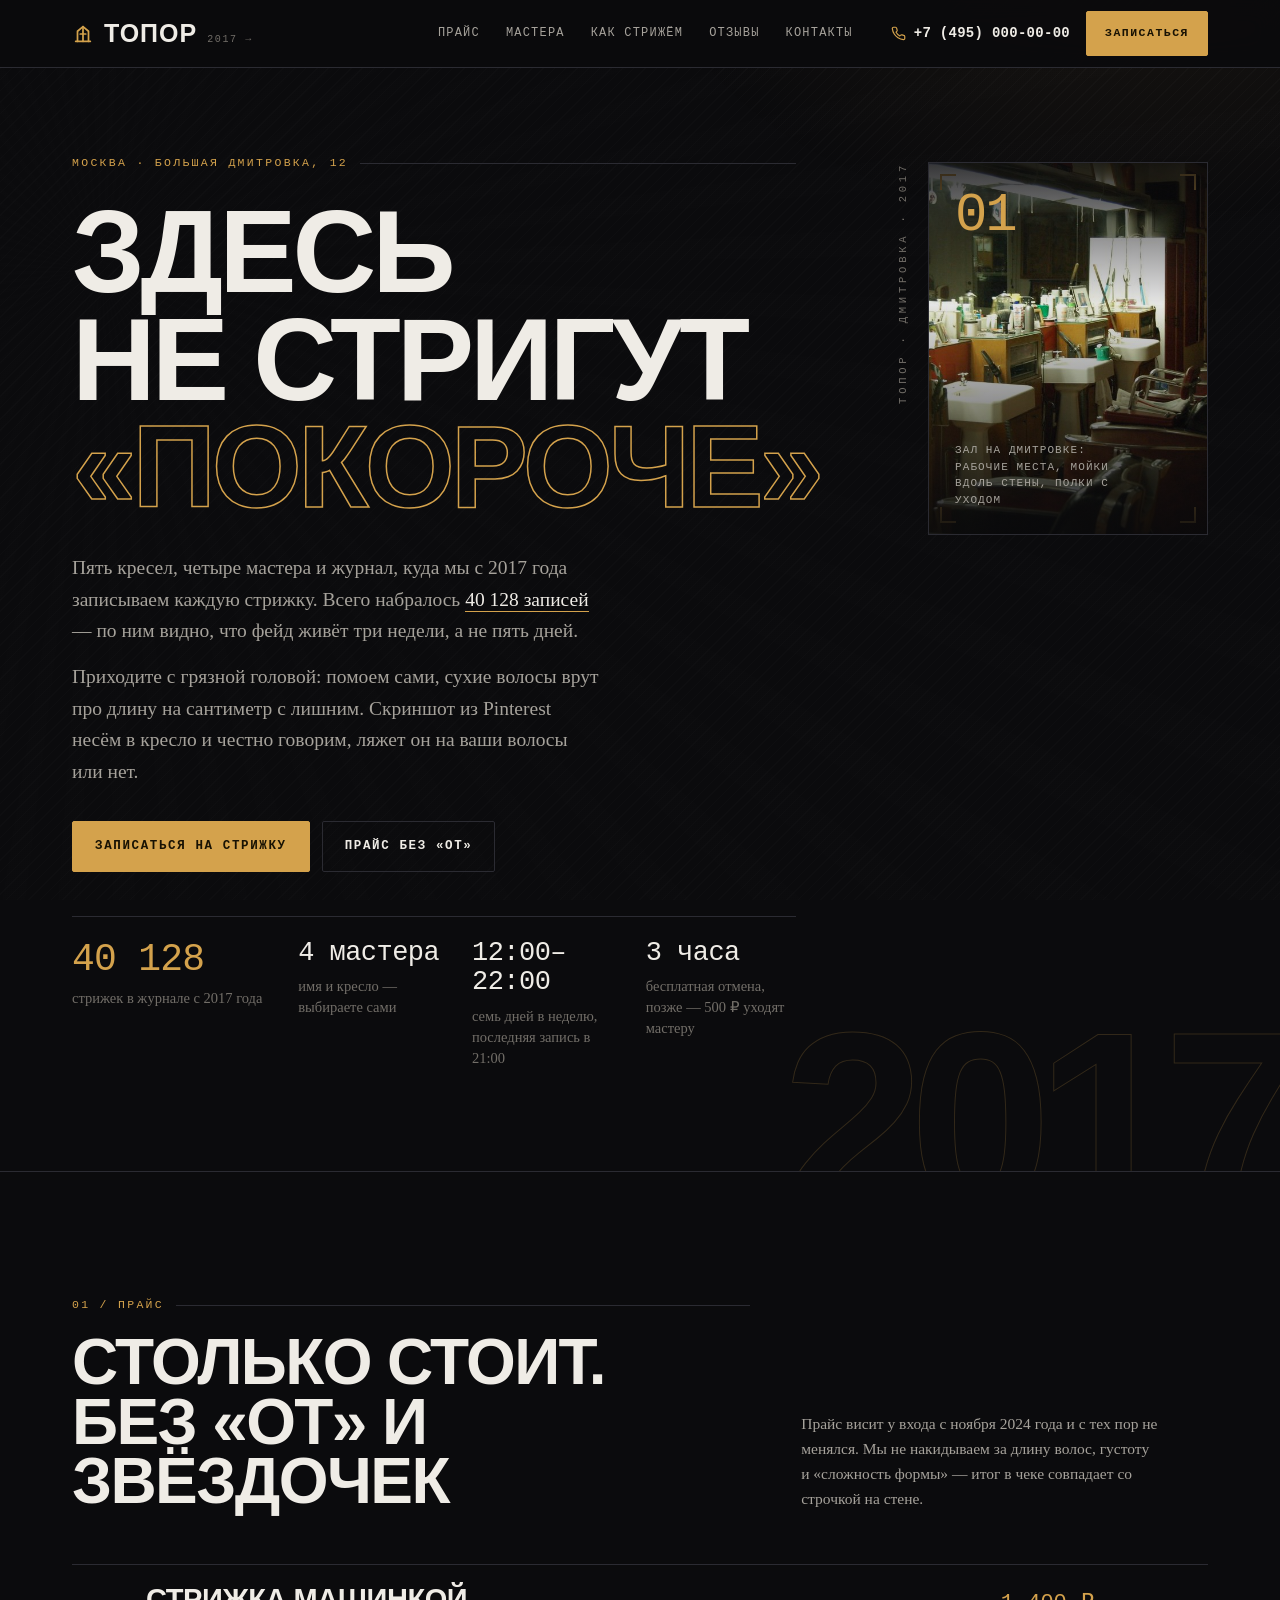
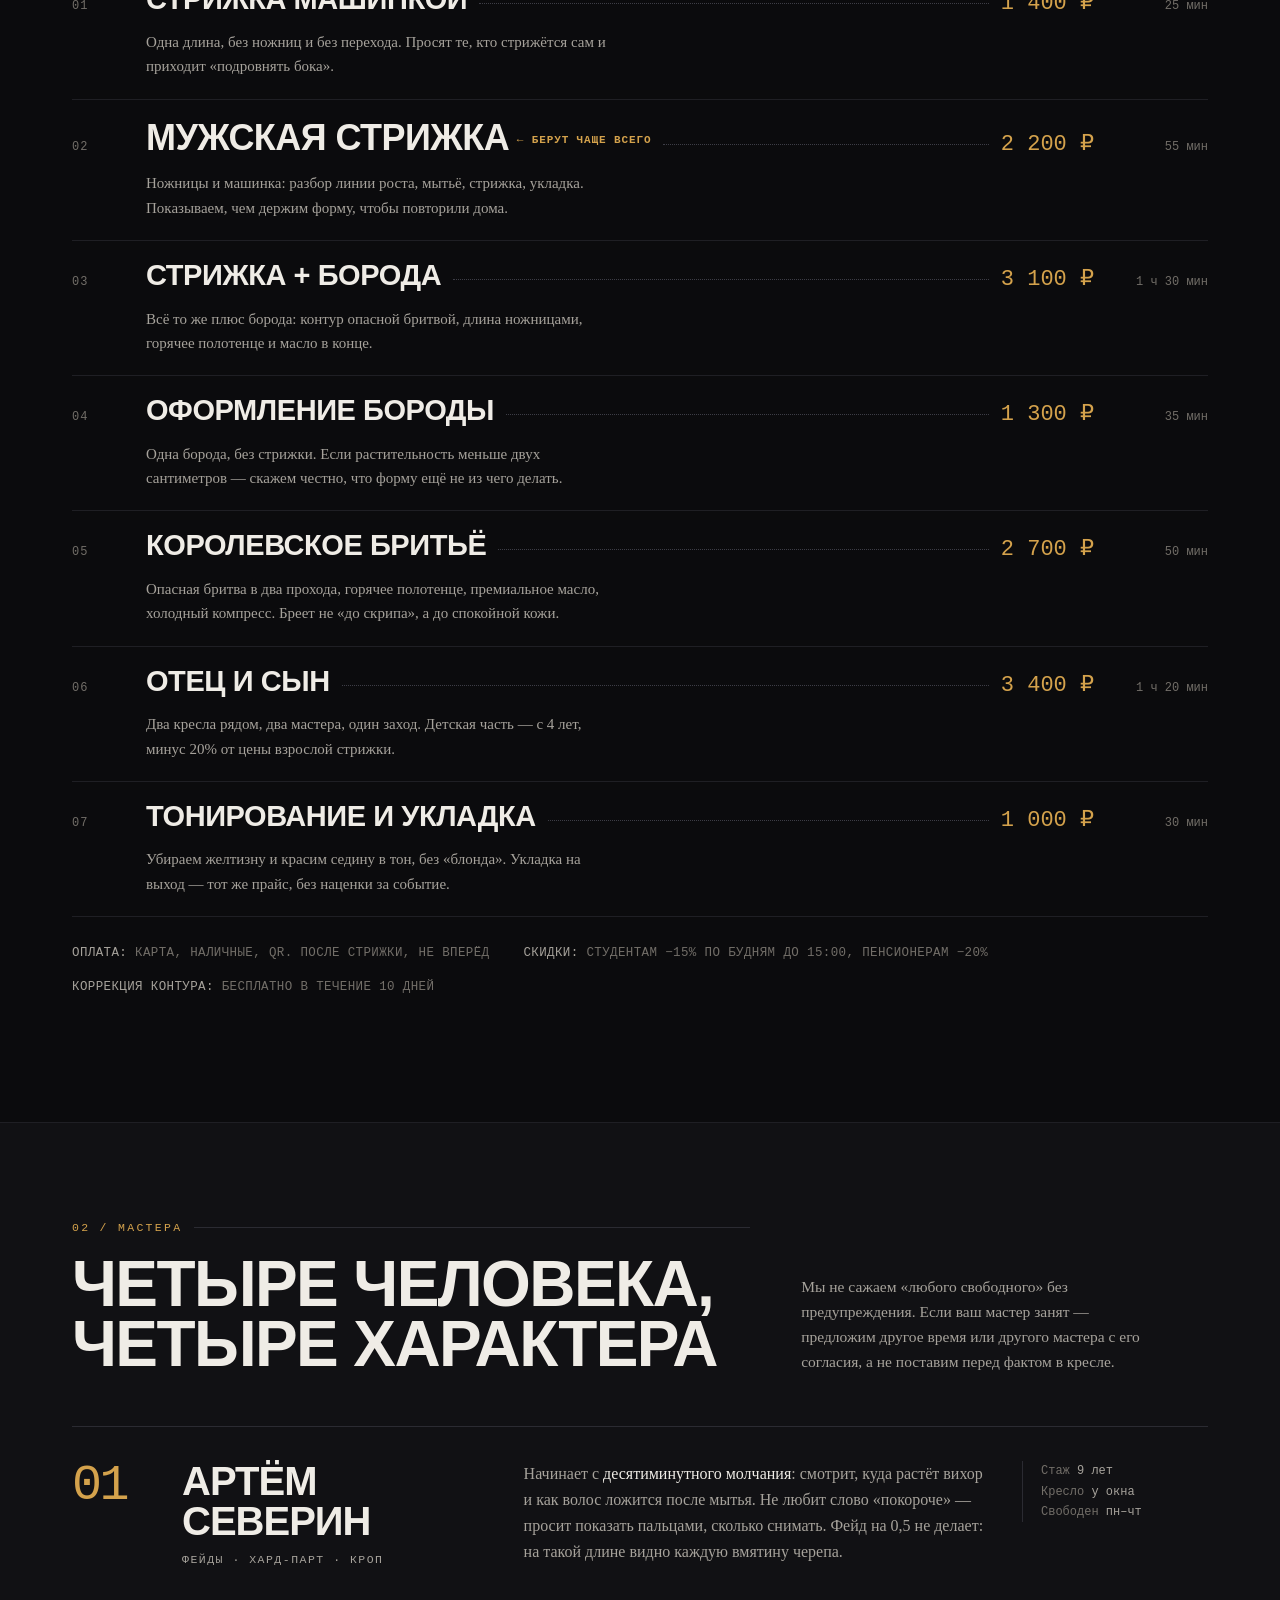
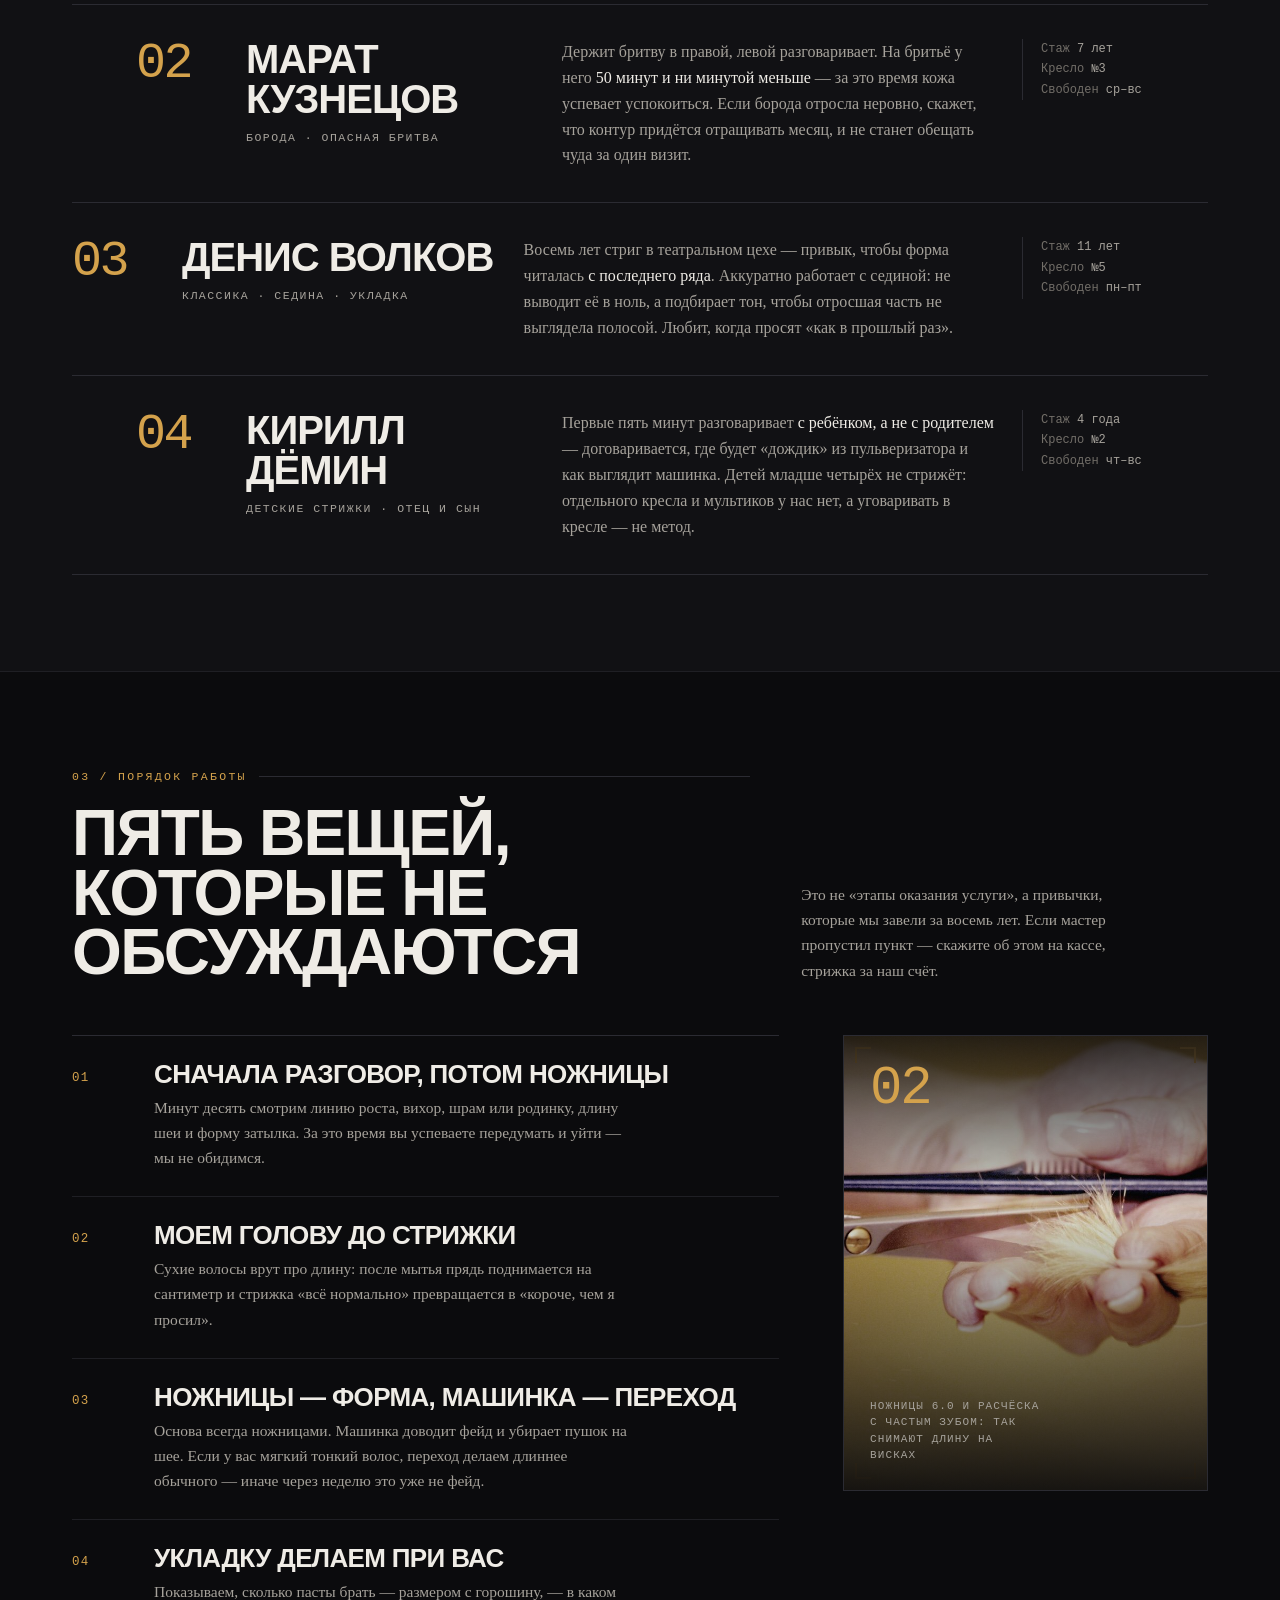
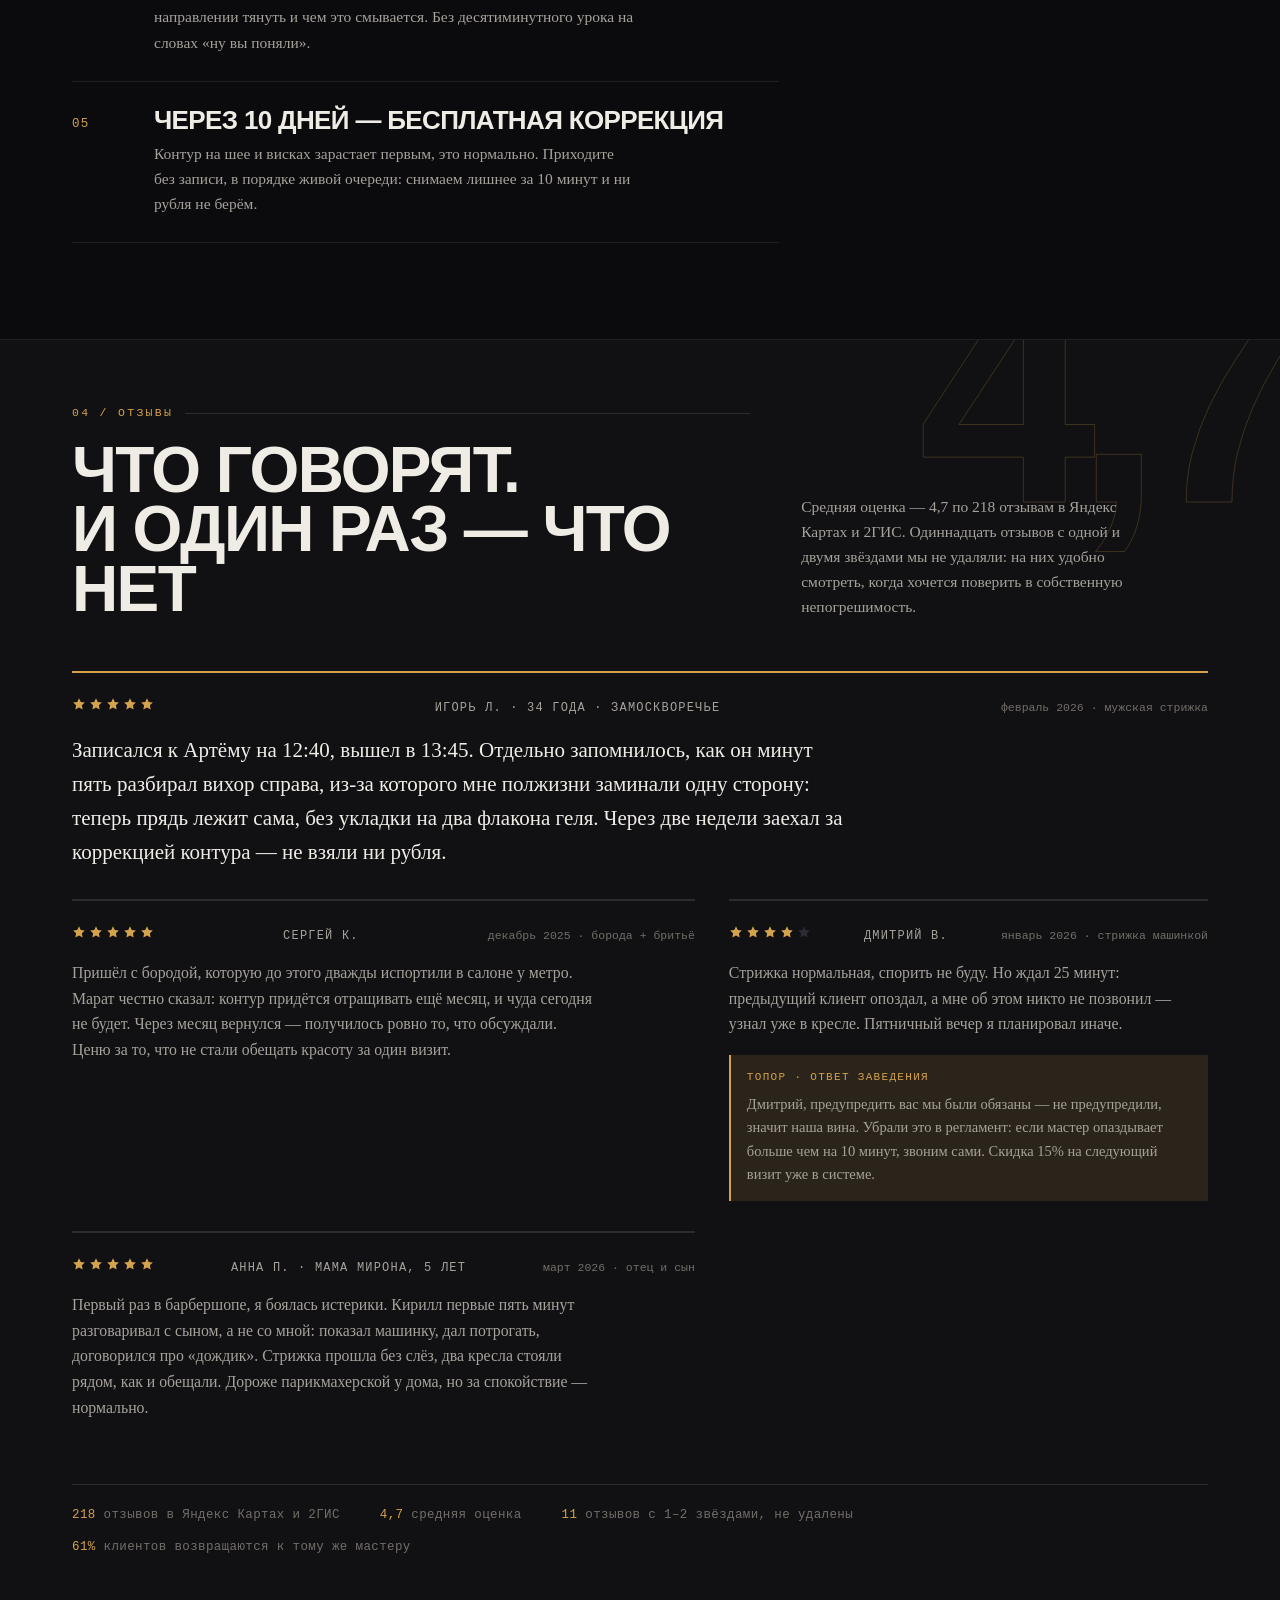
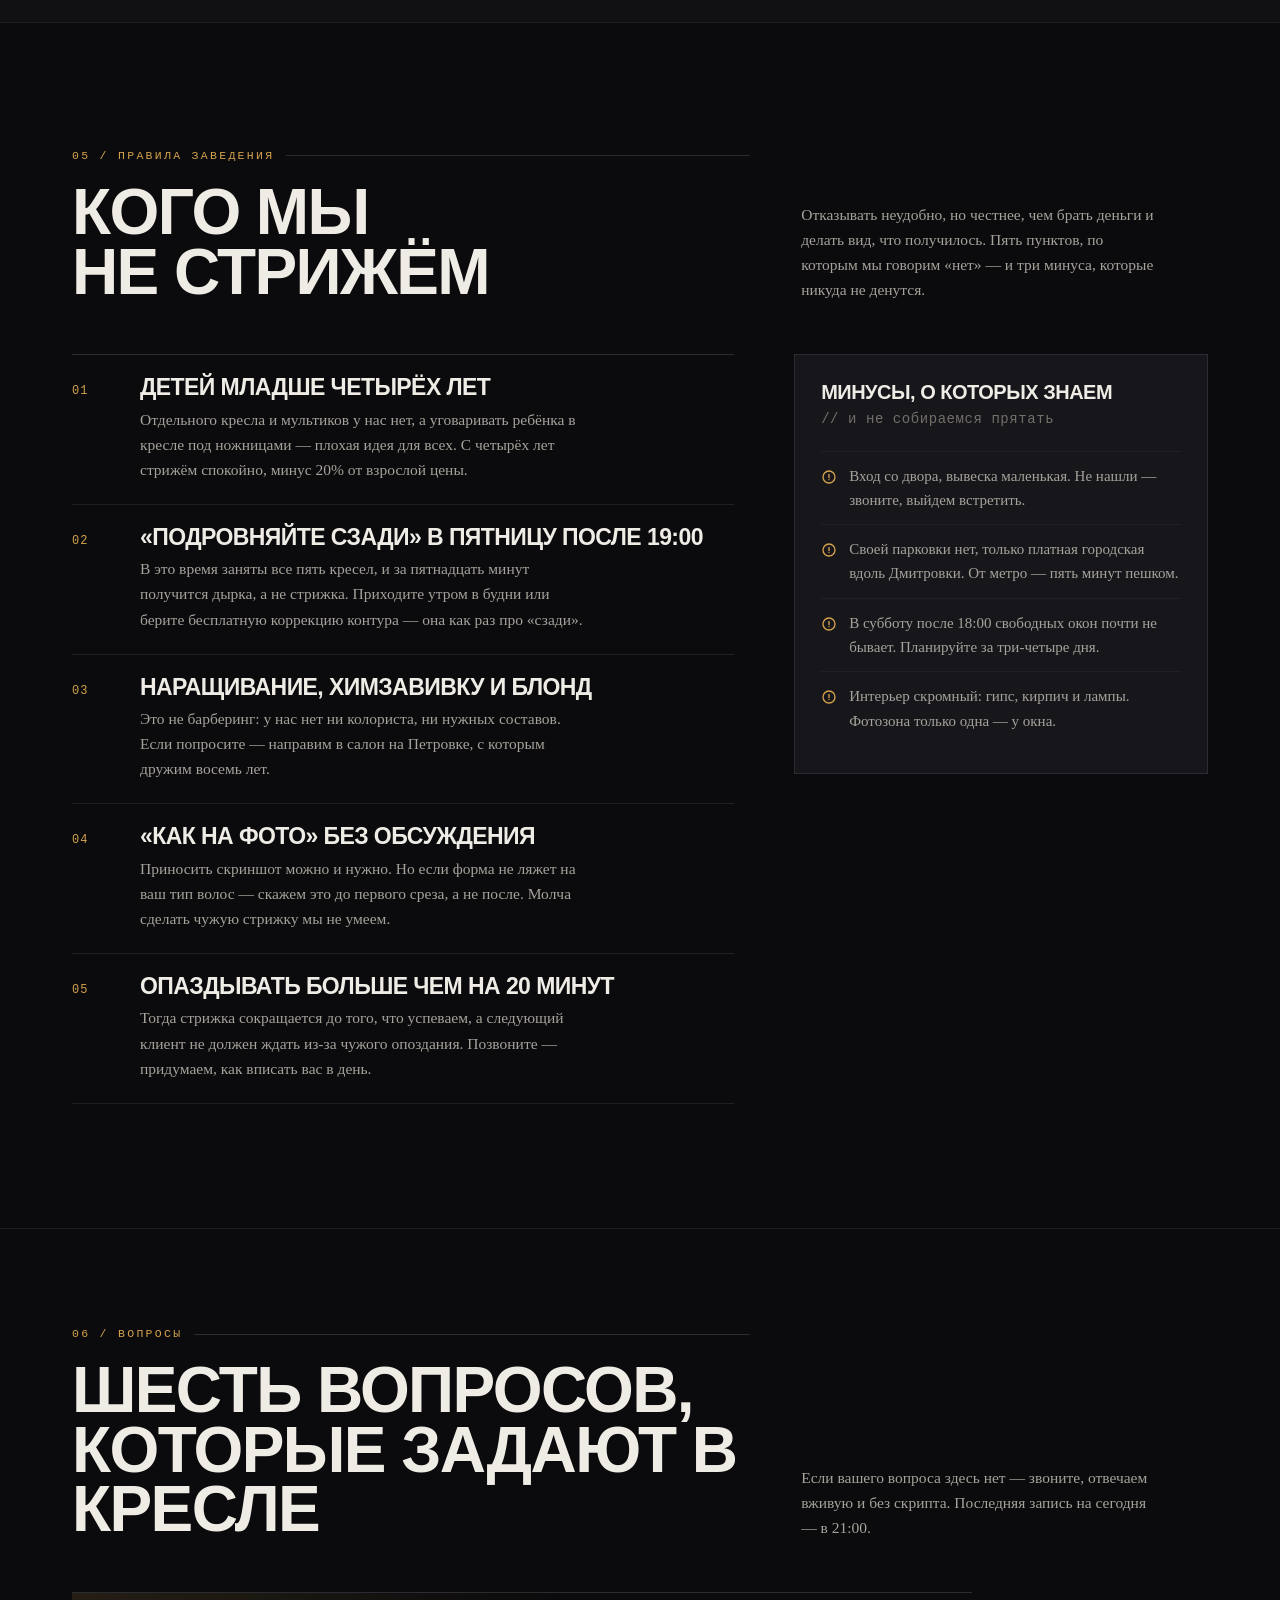
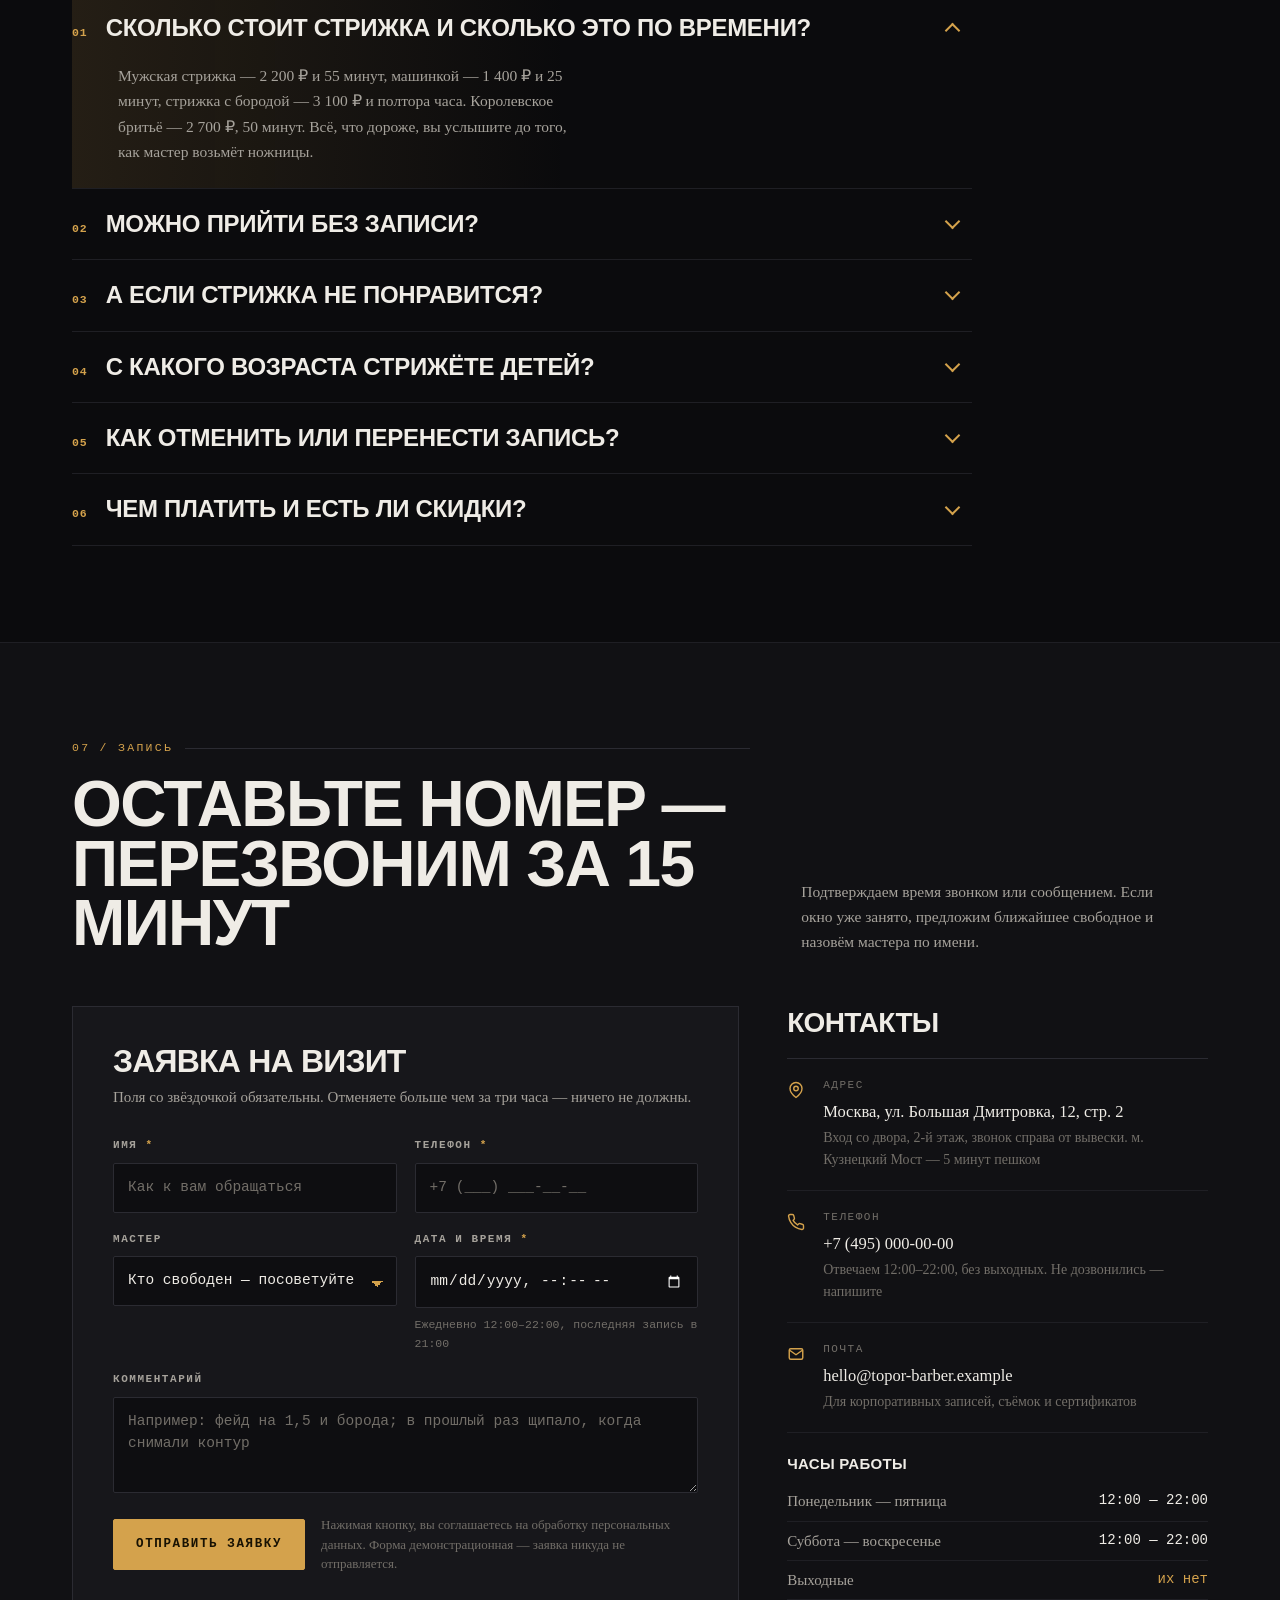
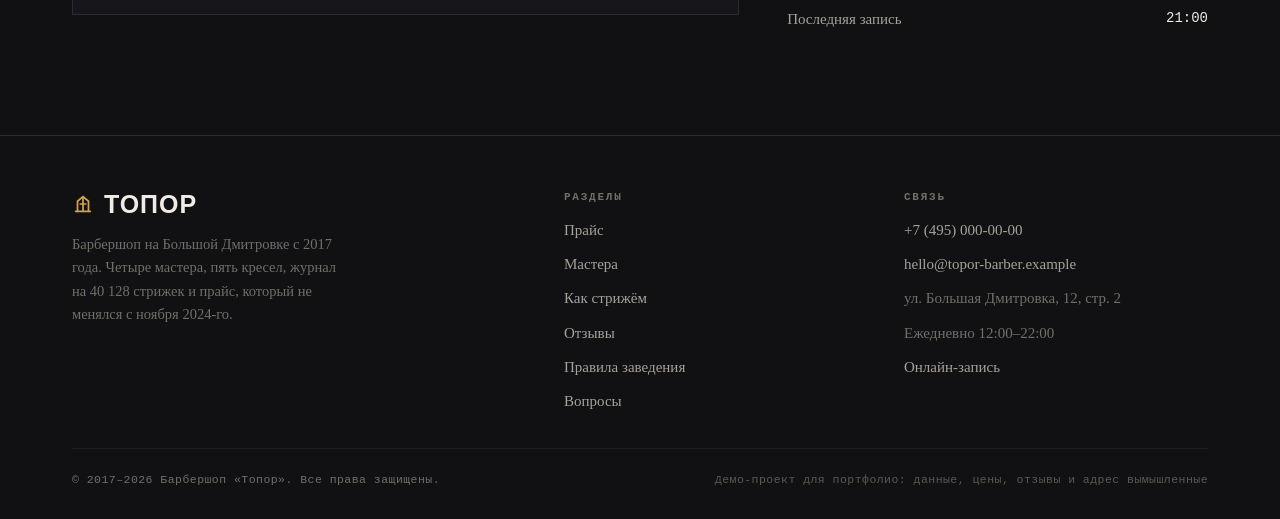
==== commit 9906662f: "Clinic: real reception photo, remove 1950s Navy photo, monogram tiles for roster; barber captions ma" ====
--- a/demo-barber/index.html
+++ b/demo-barber/index.html
@@ -3,6 +3,7 @@
 <head>
 <meta charset="utf-8">
 <meta name="viewport" content="width=device-width, initial-scale=1">
+<link rel="icon" href="data:image/svg+xml,%3Csvg xmlns='http://www.w3.org/2000/svg' viewBox='0 0 32 32'%3E%3Crect width='32' height='32' rx='7' fill='%23d4a24c'/%3E%3Cpath d='9 21h14' stroke='%2317171b' stroke-width='3' stroke-linecap='round'/%3E%3C/svg%3E">
 <title>Топор — барбершоп на Большой Дмитровке. Стрижка 2 200 ₽, борода 1 300 ₽</title>
 <meta name="description" content="Барбершоп «Топор»: 4 мастера, 5 кресел, 12:00–22:00 без выходных. Мужская стрижка 2 200 ₽, борода 1 300 ₽, королевское бритьё опасной бритвой 2 700 ₽. Прайс висит у входа и не менялся с ноября 2024 года.">
 <meta property="og:type" content="website">
@@ -281,7 +282,7 @@
 .facts dd{margin:8px 0 0;font-size:14.5px;color:var(--mute);line-height:1.45}
 .facts > div:first-child dt{font-size:clamp(24px,3.4vw,38px);color:var(--accent)}
 
-.hero__side{display:flex;gap:16px;align-items:stretch;justify-content:flex-end;padding-top:8px}
+.hero__side{display:flex;gap:16px;align-items:flex-start;justify-content:flex-end;padding-top:8px}
 .vert{
   writing-mode:vertical-rl;transform:rotate(180deg);
   font-family:var(--f-mono);font-size:10.5px;letter-spacing:.36em;text-transform:uppercase;
@@ -600,7 +601,7 @@
   .master__facts span{display:inline}
 
   .process{grid-template-columns:1fr}
-  .ph--process{position:static;max-width:420px;aspect-ratio:4/3}
+  .ph--process{position:relative;max-width:420px;aspect-ratio:4/3}
 
   .reviews__grid{grid-template-columns:1fr;gap:0}
   .rules{grid-template-columns:1fr}
@@ -659,7 +660,7 @@
     transition-duration:.001ms !important;scroll-behavior:auto !important;
   }
   .reveal{opacity:1 !important;transform:none !important}
-  .ph--process{position:static}
+  .ph--process{position:relative}
 }
 
 @media print{
@@ -769,12 +770,12 @@
       <aside class="hero__side">
         <span class="vert">Топор · Дмитровка · 2017</span>
         <!-- ФОТО: <img src="img/hall-01.jpg" alt="Зал барбершопа"> первым элементом внутрь .ph__body -->
-        <figure class="ph ph--hero" data-photo="Зал на Дмитровке: 5 кресел, окна во двор">
-          <img src="img/hall-01.jpg" width="486" height="648" alt="Зал барбершопа: пять кресел, два окна во двор" fetchpriority="high">
+        <figure class="ph ph--hero" data-photo="Зал на Дмитровке: мойки и зеркала вдоль стены">
+          <img src="img/hall-01.jpg" width="486" height="648" alt="Зал барбершопа: рабочие места, мойки и зеркала вдоль стены" fetchpriority="high">
           <span class="ph__marks" aria-hidden="true"></span>
           <figcaption class="ph__body">
             <span class="ph__num">01</span>
-            <span class="ph__cap">Зал на Дмитровке: пять кресел, два окна во двор, кофе на входе</span>
+            <span class="ph__cap">Зал на Дмитровке: рабочие места, мойки вдоль стены, полки с уходом</span>
           </figcaption>
         </figure>
       </aside>
@@ -1048,11 +1049,11 @@
         <aside>
           <!-- ФОТО: <img src="img/hands-01.jpg" alt="Мастер за работой"> первым элементом внутрь .ph__body -->
           <figure class="ph ph--process" data-photo="Руки мастера с ножницами и расчёской">
-            <img src="img/hands-01.jpg" width="689" height="861" alt="Мастер за работой: ножницы и расчёска" loading="lazy" decoding="async">
+            <img src="img/hands-01.jpg" width="689" height="861" alt="Стрижка: ножницы и расчёска снимают длину на висках" loading="lazy" decoding="async">
             <span class="ph__marks" aria-hidden="true"></span>
             <figcaption class="ph__body">
               <span class="ph__num">02</span>
-              <span class="ph__cap">Ножницы 6.0, расчёска с частым зубом, паста — на горошину</span>
+              <span class="ph__cap">Ножницы 6.0 и расчёска с частым зубом: так снимают длину на висках</span>
             </figcaption>
           </figure>
         </aside>
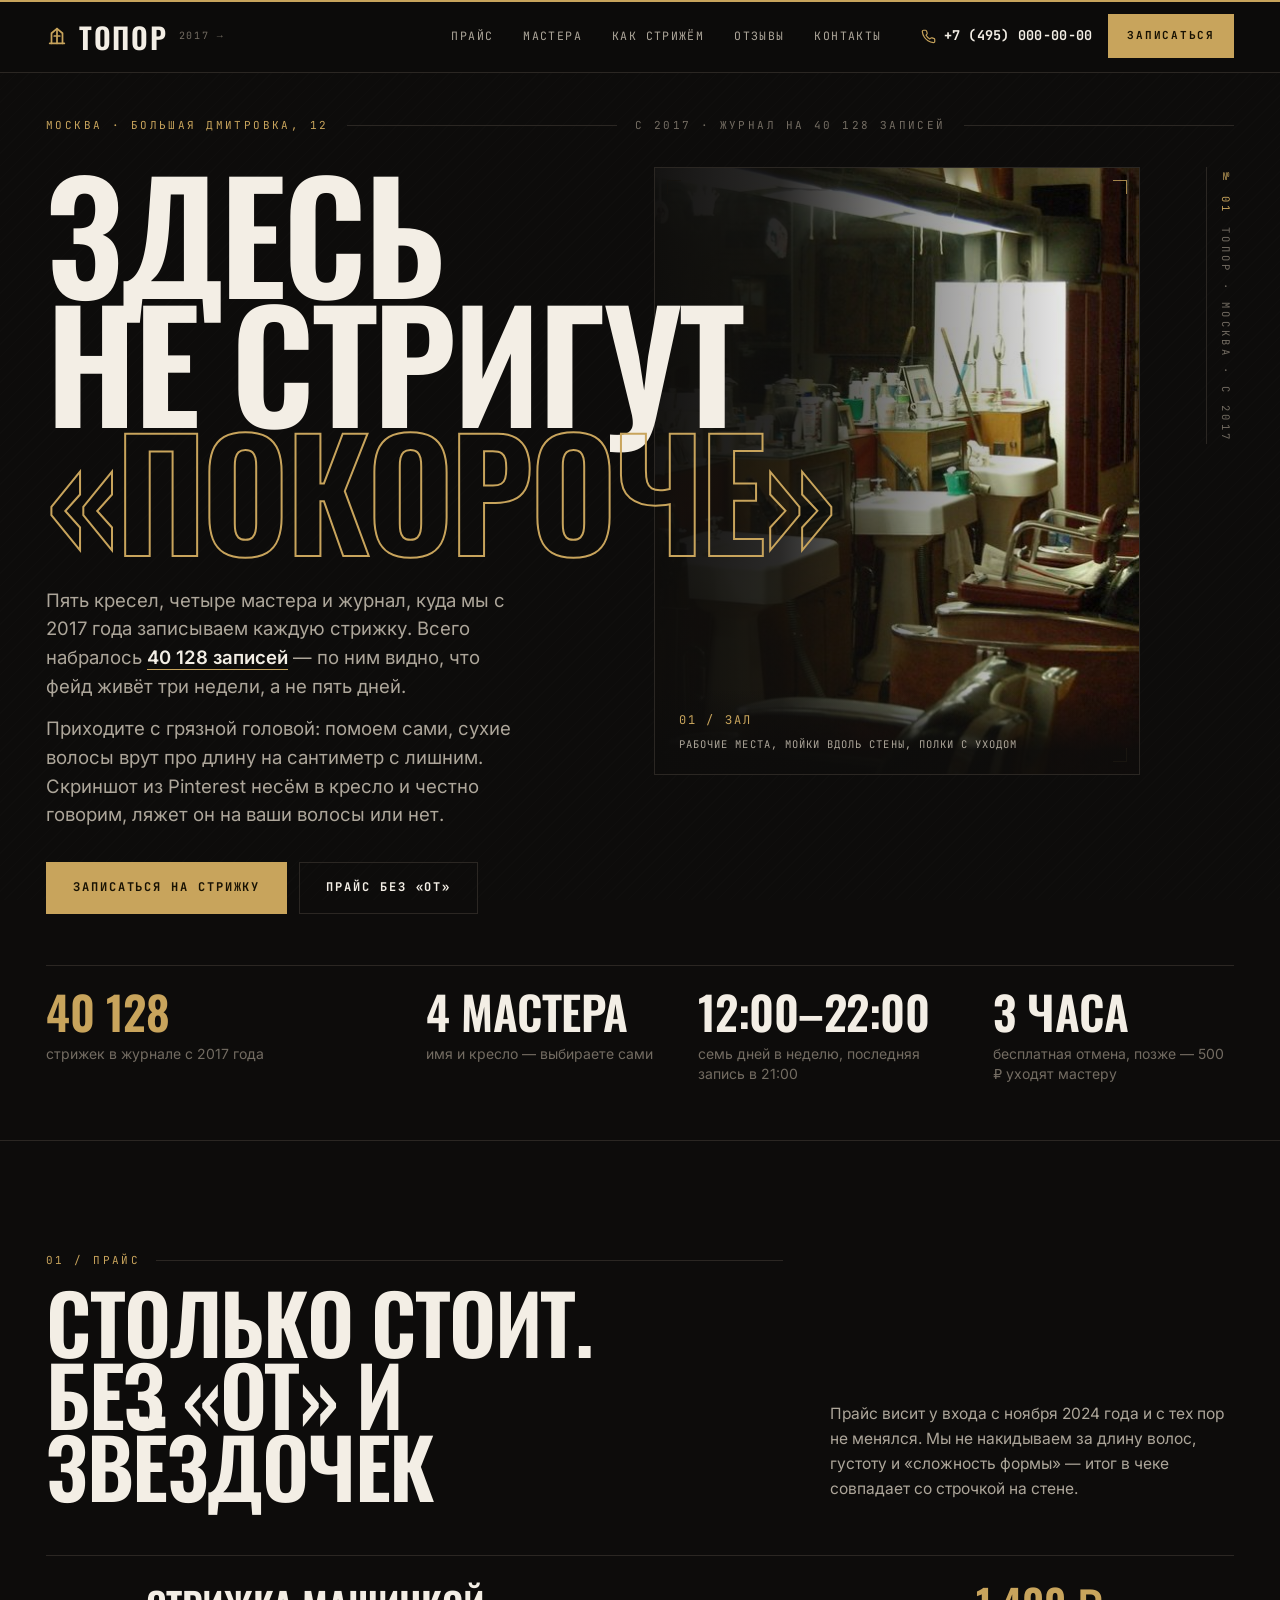
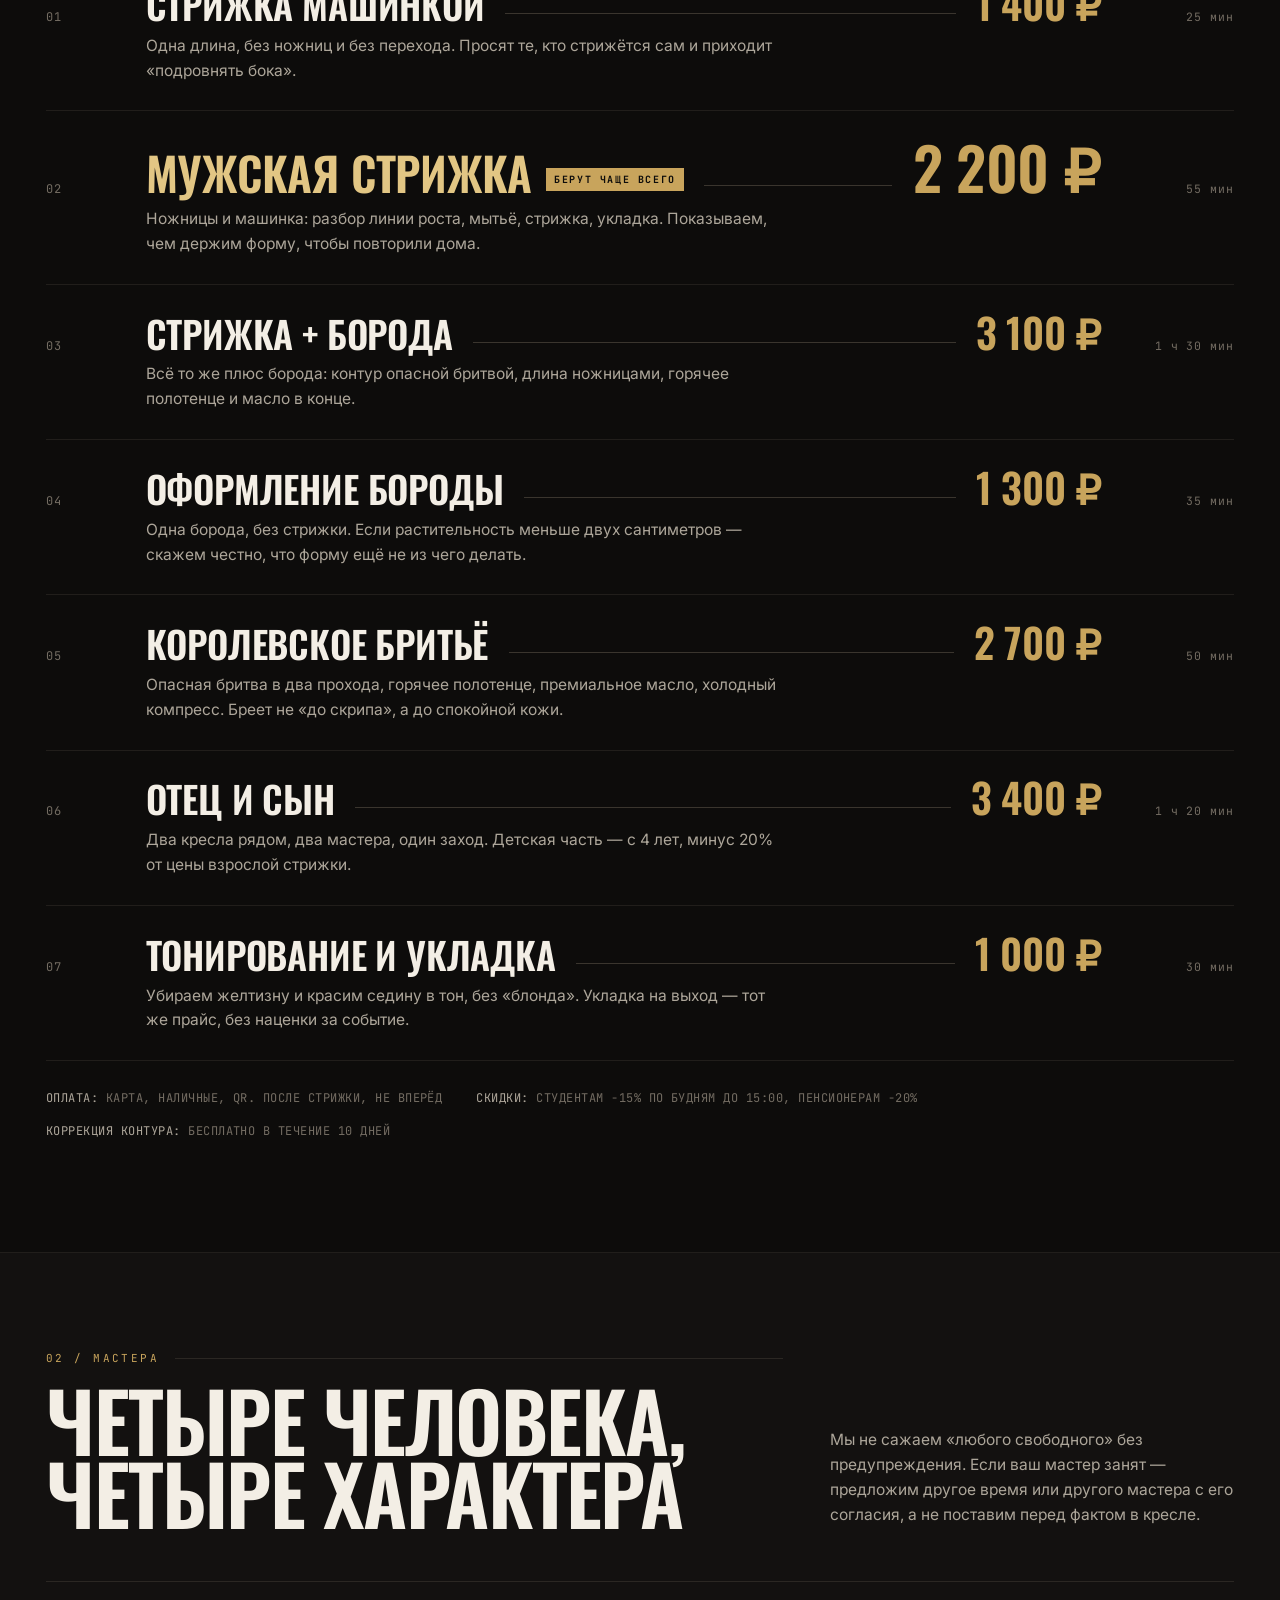
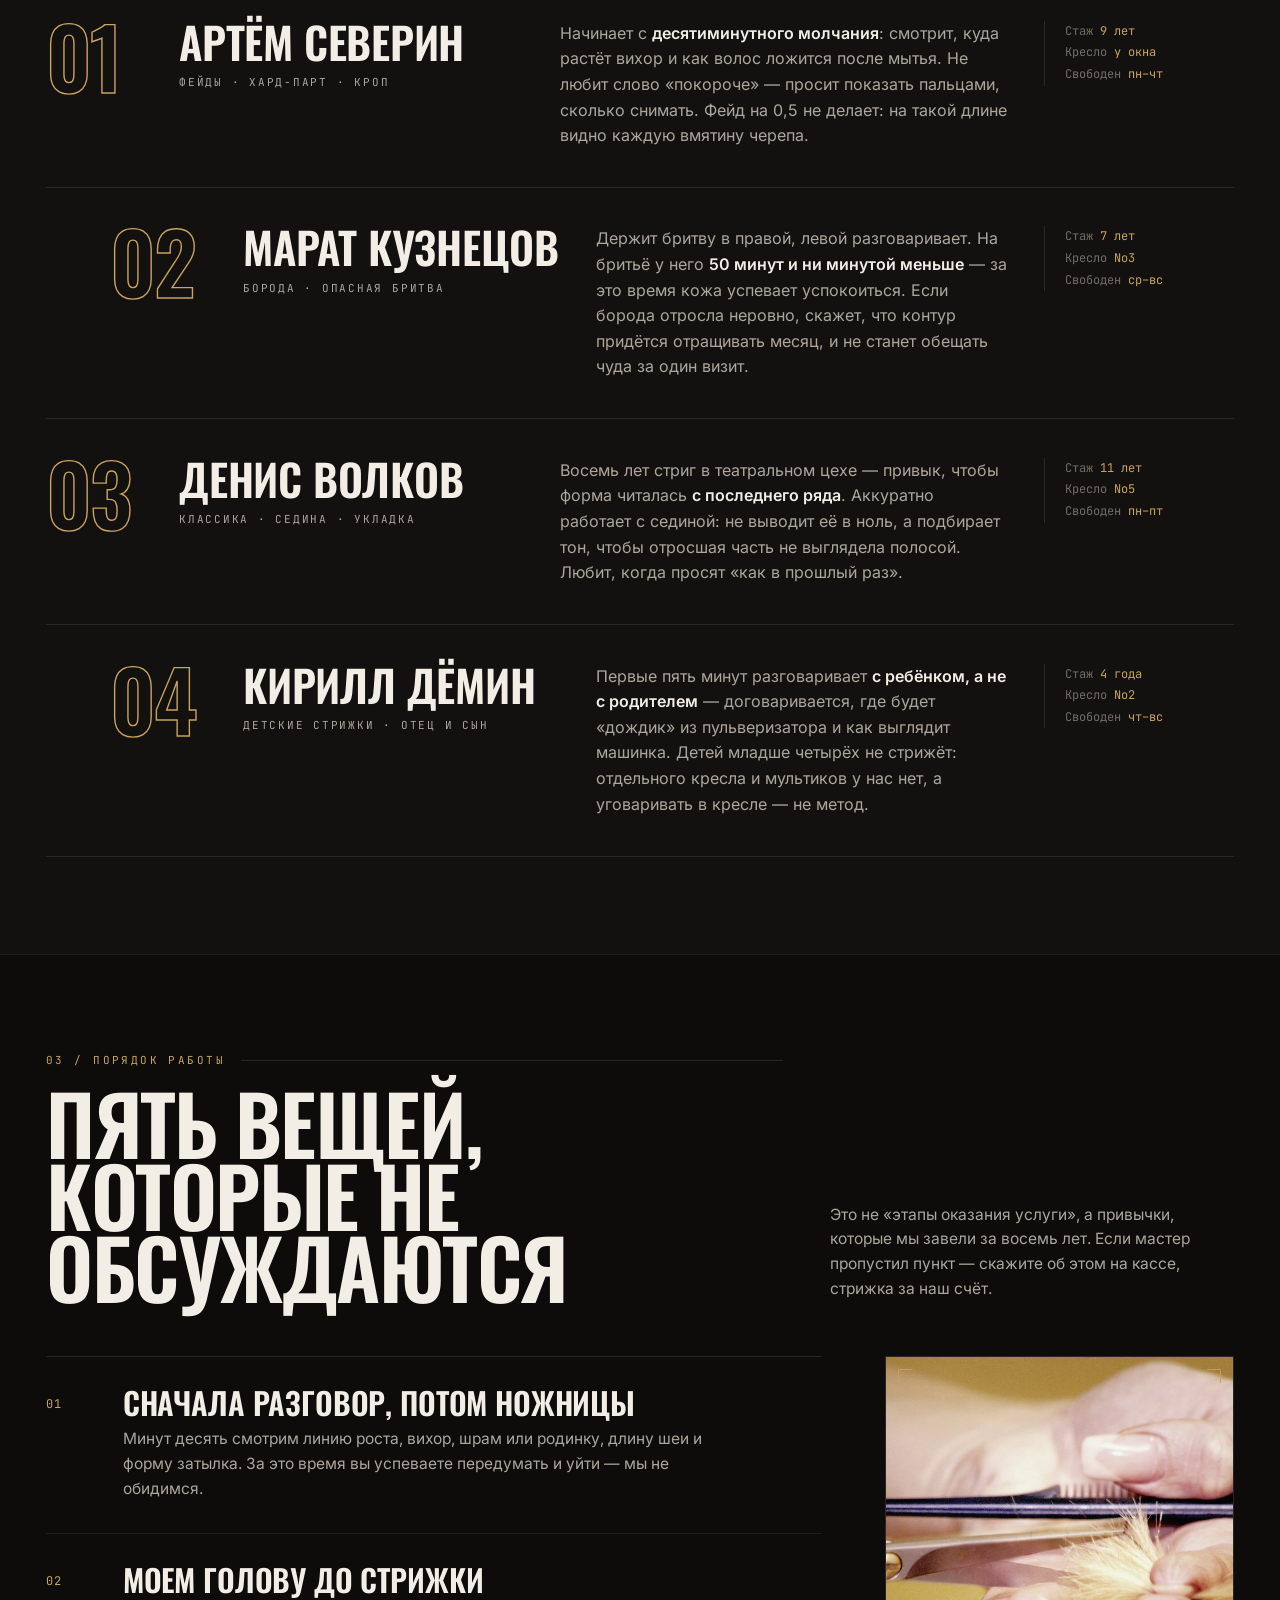
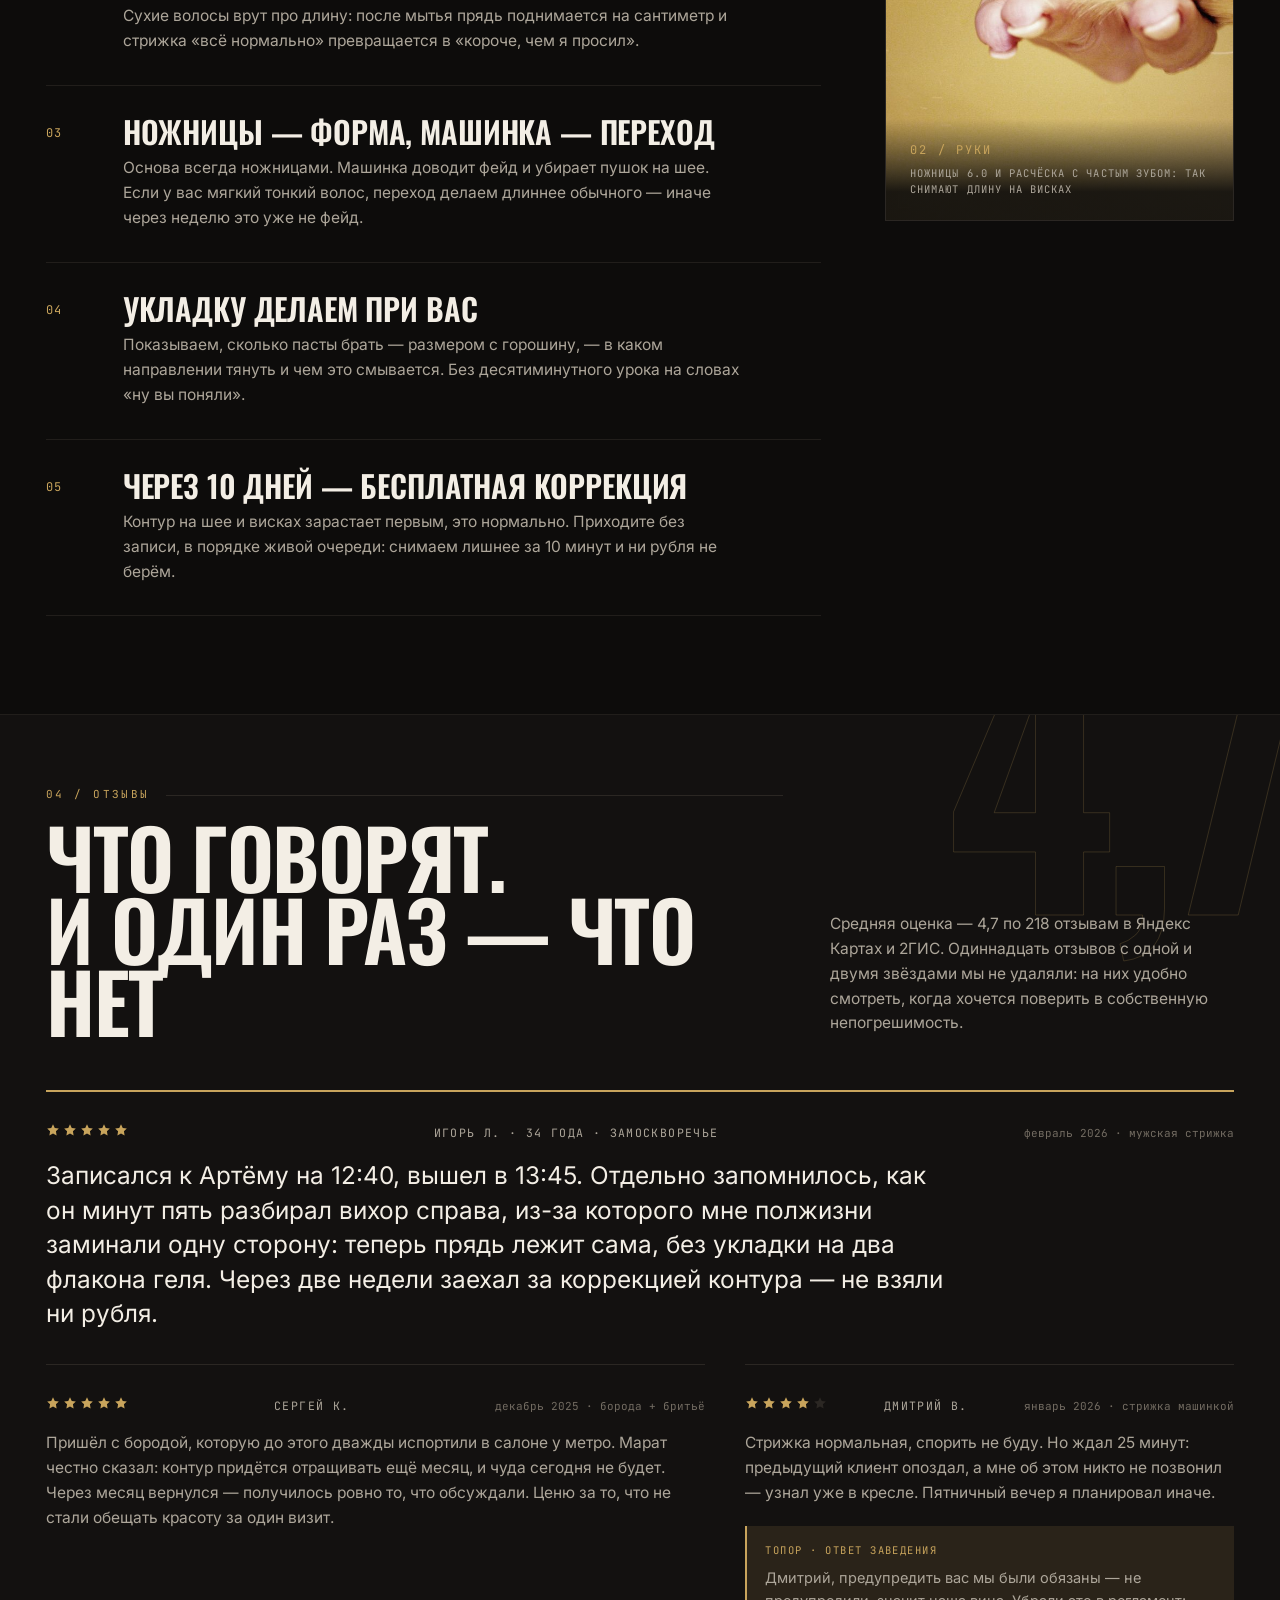
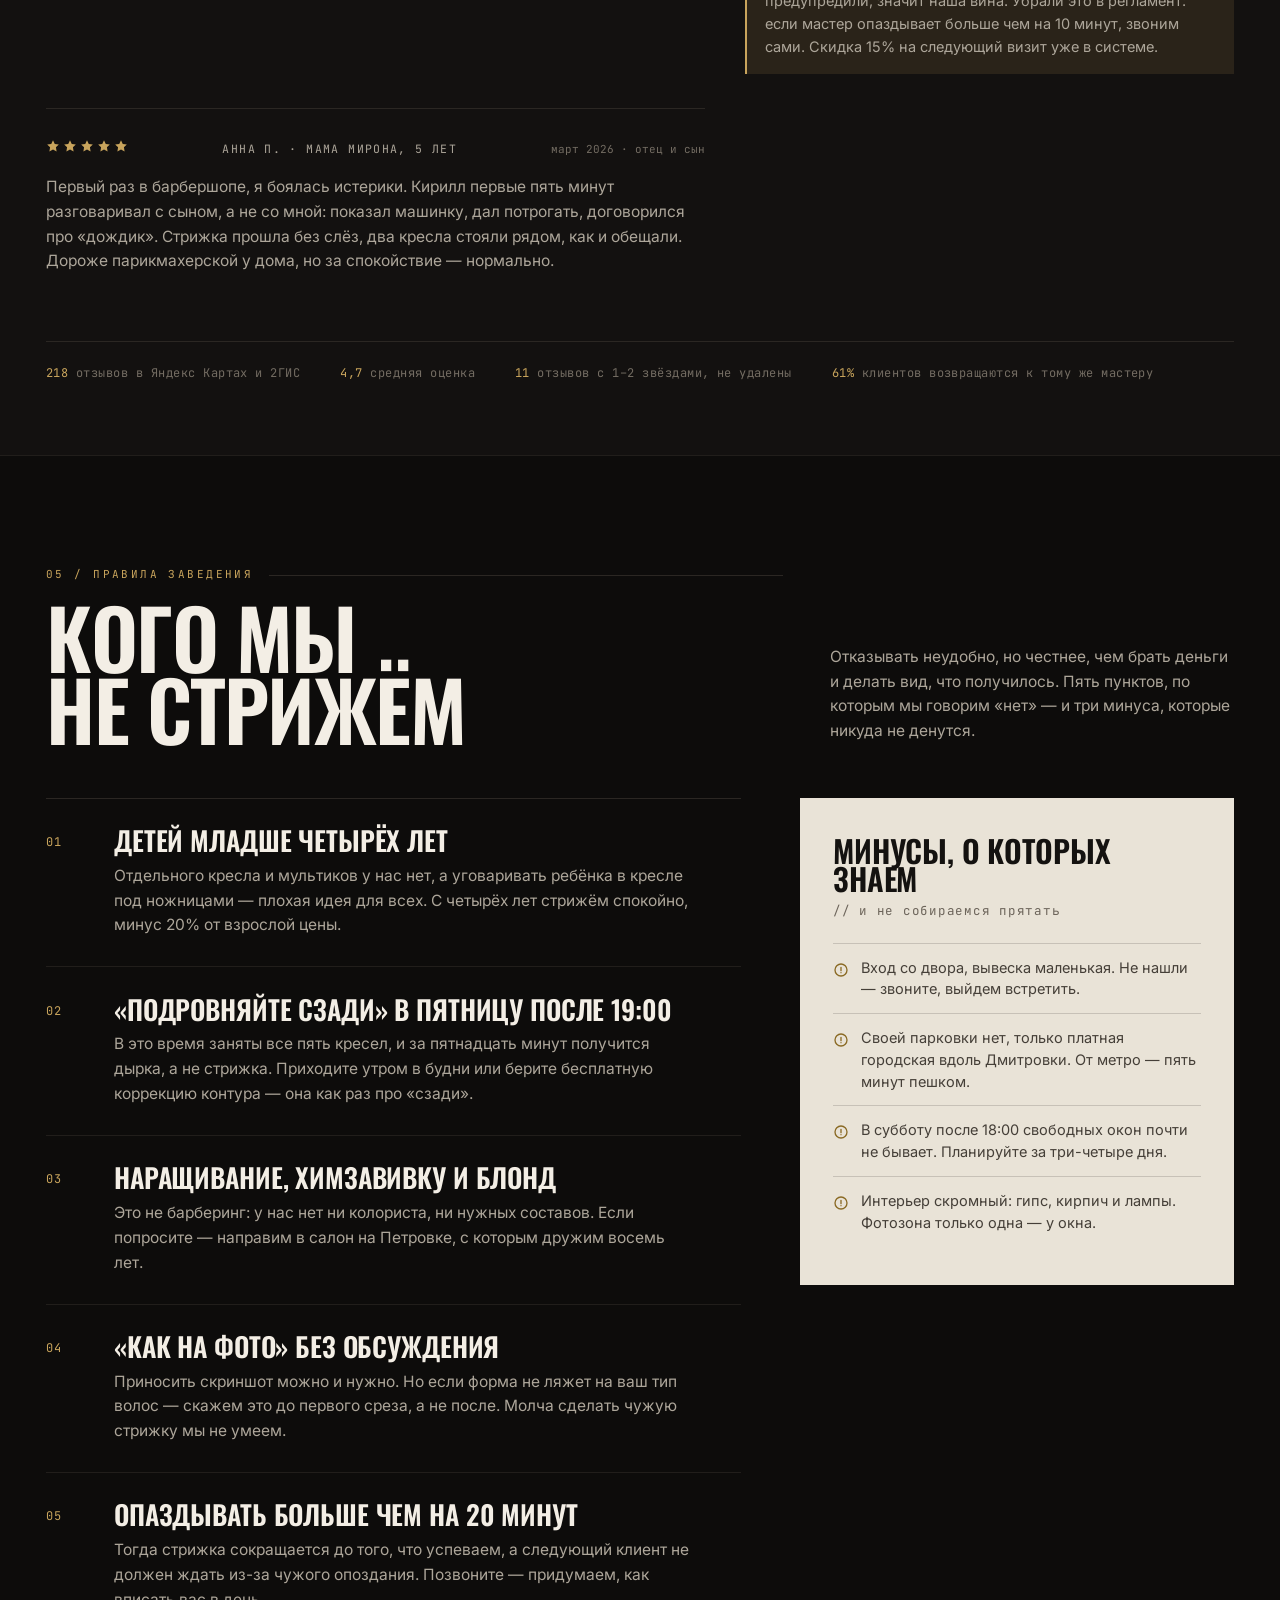
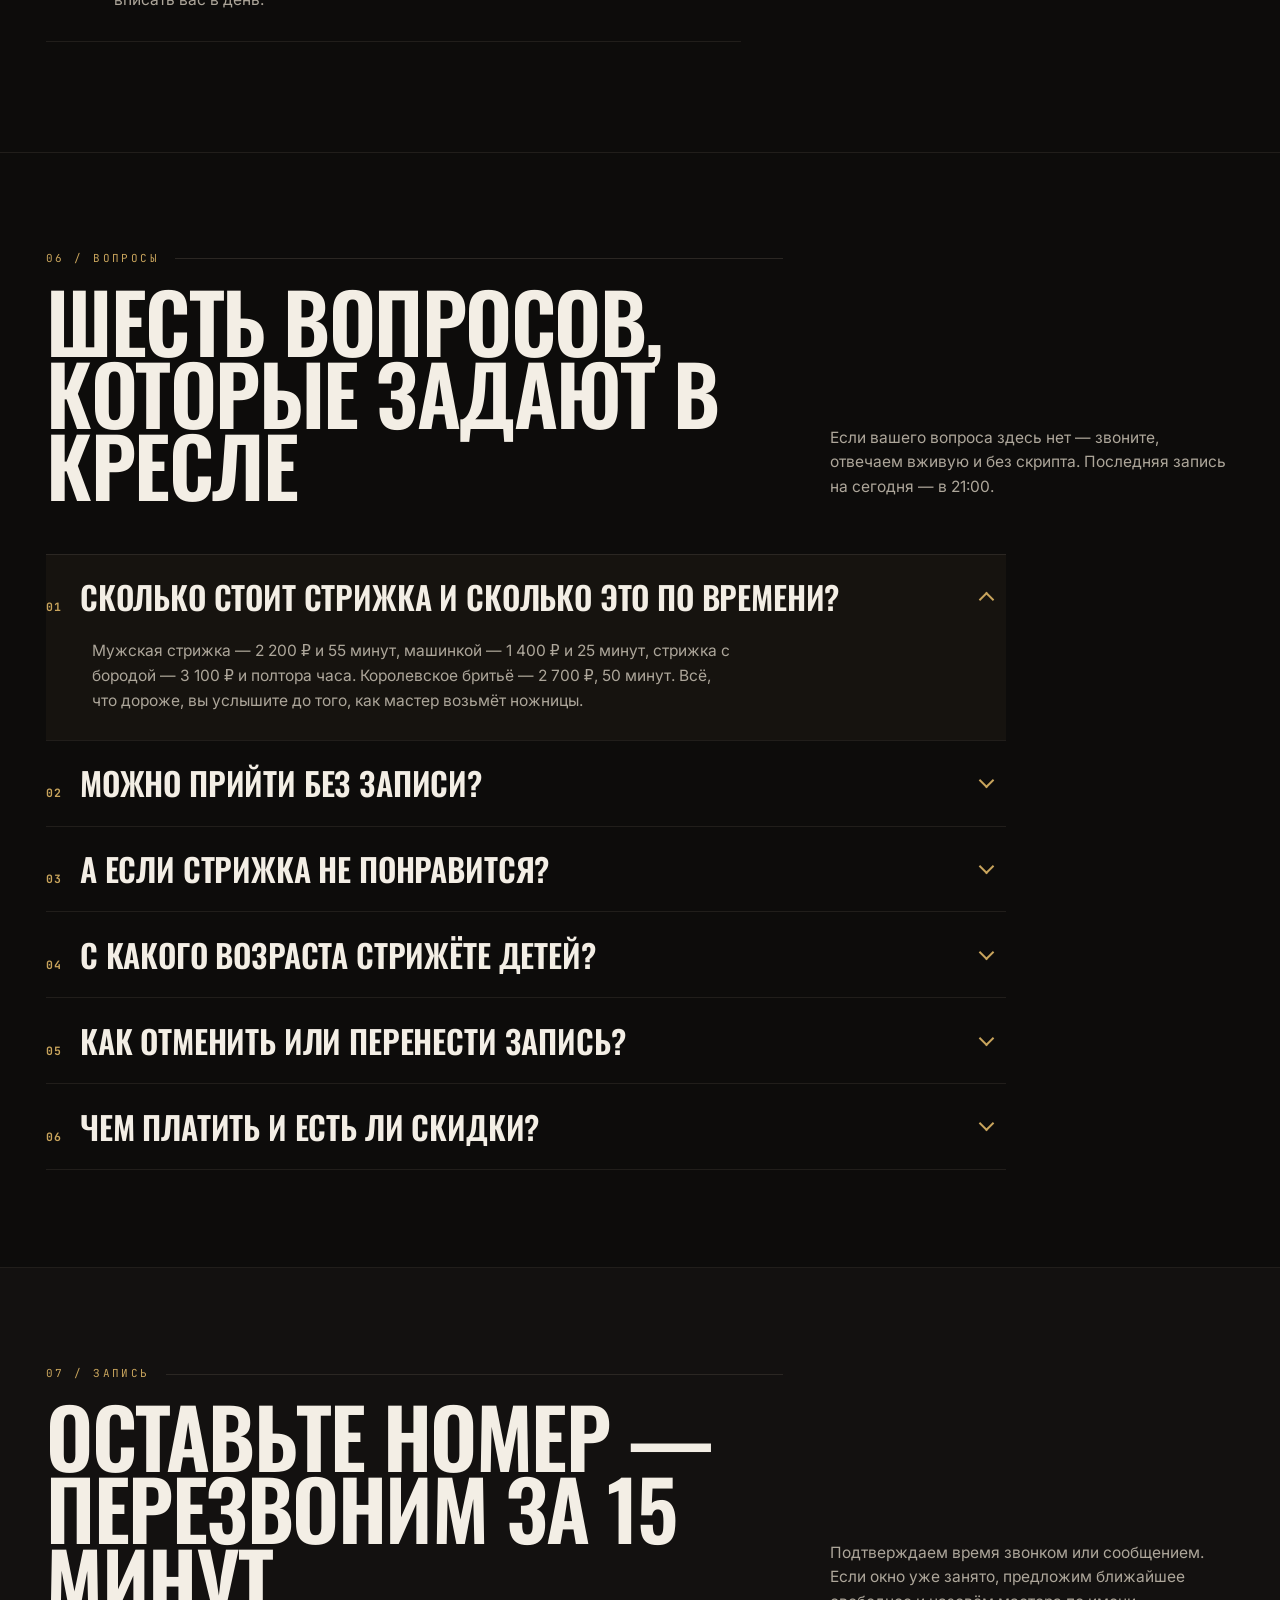
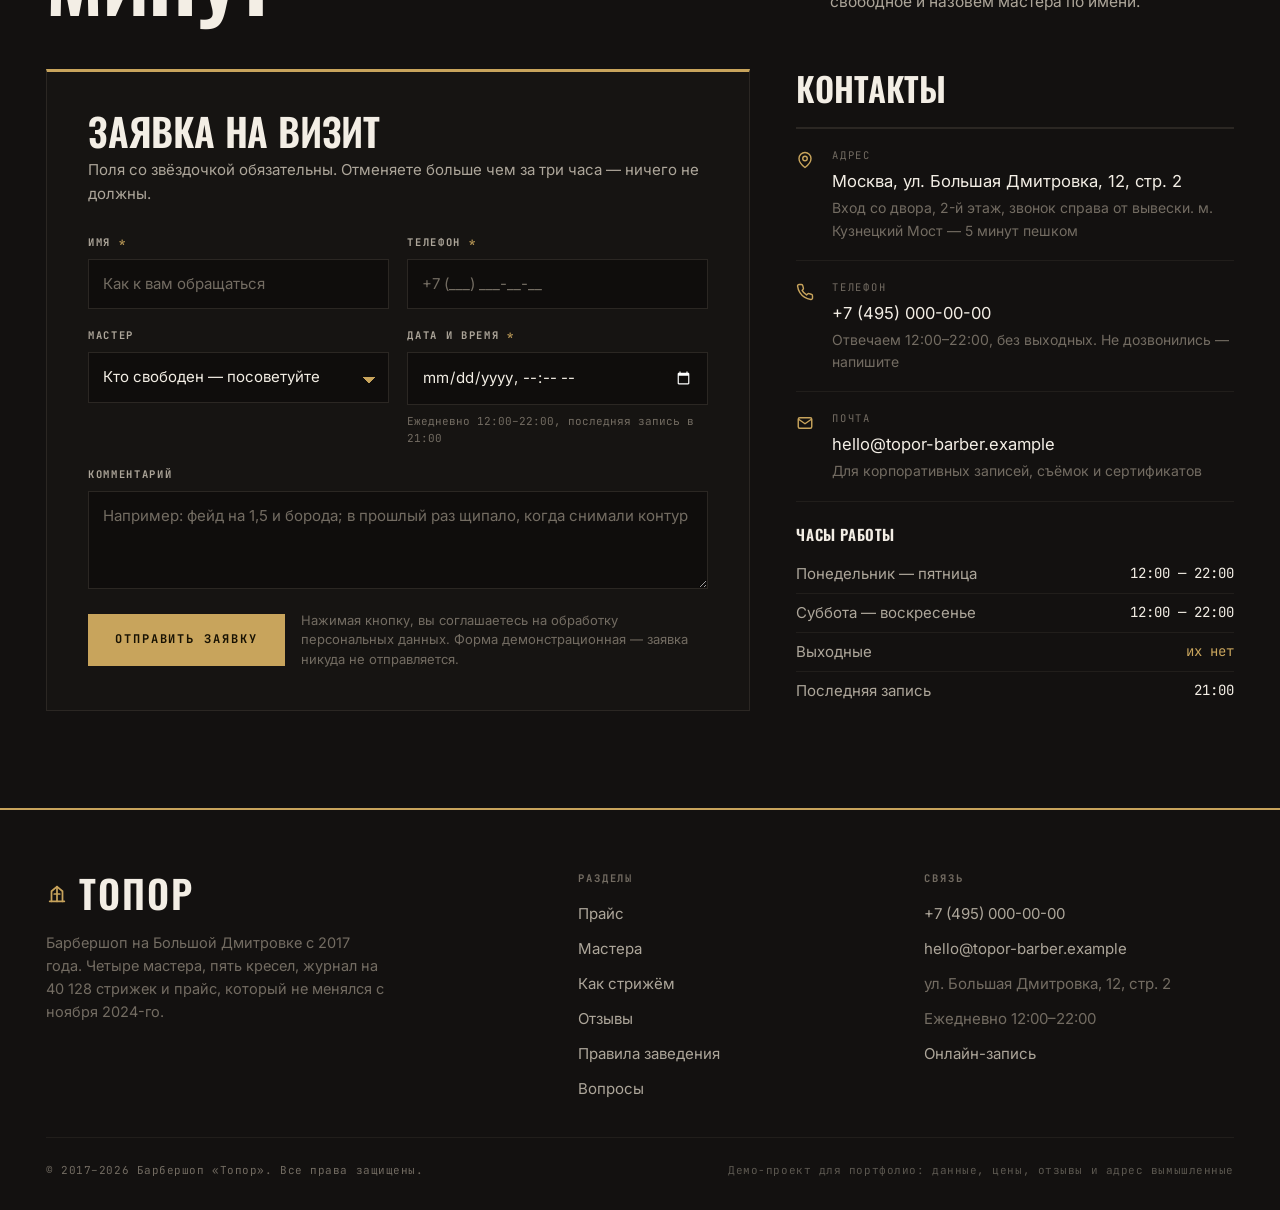
==== commit be1b2c8a: "Barber magazine-poster and remont drafting-board redesigns; ignore working notes" ====
--- a/demo-barber/index.html
+++ b/demo-barber/index.html
@@ -3,7 +3,7 @@
 <head>
 <meta charset="utf-8">
 <meta name="viewport" content="width=device-width, initial-scale=1">
-<link rel="icon" href="data:image/svg+xml,%3Csvg xmlns='http://www.w3.org/2000/svg' viewBox='0 0 32 32'%3E%3Crect width='32' height='32' rx='7' fill='%23d4a24c'/%3E%3Cpath d='9 21h14' stroke='%2317171b' stroke-width='3' stroke-linecap='round'/%3E%3C/svg%3E">
+<link rel="icon" href="data:image/svg+xml,%3Csvg xmlns='http://www.w3.org/2000/svg' viewBox='0 0 32 32'%3E%3Crect width='32' height='32' rx='7' fill='%23c8a45c'/%3E%3Cpath d='M9 21h14' stroke='%230d0c0b' stroke-width='3' stroke-linecap='round'/%3E%3C/svg%3E">
 <title>Топор — барбершоп на Большой Дмитровке. Стрижка 2 200 ₽, борода 1 300 ₽</title>
 <meta name="description" content="Барбершоп «Топор»: 4 мастера, 5 кресел, 12:00–22:00 без выходных. Мужская стрижка 2 200 ₽, борода 1 300 ₽, королевское бритьё опасной бритвой 2 700 ₽. Прайс висит у входа и не менялся с ноября 2024 года.">
 <meta property="og:type" content="website">
@@ -14,47 +14,72 @@
      xmlns со схемой в атрибуте, а в этом макете внешних и «схемных» строк нет. -->
 <style>
 /* ==========================================================================
+   ШРИФТЫ — инлайн, без внешних запросов (fonts/fonts-demo.css)
+   ========================================================================== */
+@font-face{font-family:"Inter";font-style:normal;font-weight:400;font-display:swap;src:url("../fonts/Inter-400-cyrillic.woff2") format("woff2");unicode-range:U+0301, U+0400-045F, U+0490-0491, U+04B0-04B1, U+2116;}
+@font-face{font-family:"Inter";font-style:normal;font-weight:400;font-display:swap;src:url("../fonts/Inter-400-latin.woff2") format("woff2");unicode-range:U+0000-00FF, U+0131, U+0152-0153, U+02BB-02BC, U+02C6, U+02DA, U+02DC, U+0304, U+0308, U+0329, U+2000-206F, U+20AC, U+2122, U+2191, U+2193, U+2212, U+2215, U+FEFF, U+FFFD;}
+@font-face{font-family:"Inter";font-style:normal;font-weight:600;font-display:swap;src:url("../fonts/Inter-600-cyrillic.woff2") format("woff2");unicode-range:U+0301, U+0400-045F, U+0490-0491, U+04B0-04B1, U+2116;}
+@font-face{font-family:"Inter";font-style:normal;font-weight:600;font-display:swap;src:url("../fonts/Inter-600-latin.woff2") format("woff2");unicode-range:U+0000-00FF, U+0131, U+0152-0153, U+02BB-02BC, U+02C6, U+02DA, U+02DC, U+0304, U+0308, U+0329, U+2000-206F, U+20AC, U+2122, U+2191, U+2193, U+2212, U+2215, U+FEFF, U+FFFD;}
+@font-face{font-family:"Playfair Display";font-style:normal;font-weight:500;font-display:swap;src:url("../fonts/PlayfairDisplay-500-cyrillic.woff2") format("woff2");unicode-range:U+0301, U+0400-045F, U+0490-0491, U+04B0-04B1, U+2116;}
+@font-face{font-family:"Playfair Display";font-style:normal;font-weight:500;font-display:swap;src:url("../fonts/PlayfairDisplay-500-latin.woff2") format("woff2");unicode-range:U+0000-00FF, U+0131, U+0152-0153, U+02BB-02BC, U+02C6, U+02DA, U+02DC, U+0304, U+0308, U+0329, U+2000-206F, U+20AC, U+2122, U+2191, U+2193, U+2212, U+2215, U+FEFF, U+FFFD;}
+@font-face{font-family:"Playfair Display";font-style:normal;font-weight:700;font-display:swap;src:url("../fonts/PlayfairDisplay-700-cyrillic.woff2") format("woff2");unicode-range:U+0301, U+0400-045F, U+0490-0491, U+04B0-04B1, U+2116;}
+@font-face{font-family:"Playfair Display";font-style:normal;font-weight:700;font-display:swap;src:url("../fonts/PlayfairDisplay-700-latin.woff2") format("woff2");unicode-range:U+0000-00FF, U+0131, U+0152-0153, U+02BB-02BC, U+02C6, U+02DA, U+02DC, U+0304, U+0308, U+0329, U+2000-206F, U+20AC, U+2122, U+2191, U+2193, U+2212, U+2215, U+FEFF, U+FFFD;}
+@font-face{font-family:"Oswald";font-style:normal;font-weight:500;font-display:swap;src:url("../fonts/Oswald-500-cyrillic.woff2") format("woff2");unicode-range:U+0301, U+0400-045F, U+0490-0491, U+04B0-04B1, U+2116;}
+@font-face{font-family:"Oswald";font-style:normal;font-weight:500;font-display:swap;src:url("../fonts/Oswald-500-latin.woff2") format("woff2");unicode-range:U+0000-00FF, U+0131, U+0152-0153, U+02BB-02BC, U+02C6, U+02DA, U+02DC, U+0304, U+0308, U+0329, U+2000-206F, U+20AC, U+2122, U+2191, U+2193, U+2212, U+2215, U+FEFF, U+FFFD;}
+@font-face{font-family:"Oswald";font-style:normal;font-weight:600;font-display:swap;src:url("../fonts/Oswald-600-cyrillic.woff2") format("woff2");unicode-range:U+0301, U+0400-045F, U+0490-0491, U+04B0-04B1, U+2116;}
+@font-face{font-family:"Oswald";font-style:normal;font-weight:600;font-display:swap;src:url("../fonts/Oswald-600-latin.woff2") format("woff2");unicode-range:U+0000-00FF, U+0131, U+0152-0153, U+02BB-02BC, U+02C6, U+02DA, U+02DC, U+0304, U+0308, U+0329, U+2000-206F, U+20AC, U+2122, U+2191, U+2193, U+2212, U+2215, U+FEFF, U+FFFD;}
+@font-face{font-family:"JetBrains Mono";font-style:normal;font-weight:400;font-display:swap;src:url("../fonts/JetBrainsMono-400-cyrillic.woff2") format("woff2");unicode-range:U+0301, U+0400-045F, U+0490-0491, U+04B0-04B1, U+2116;}
+@font-face{font-family:"JetBrains Mono";font-style:normal;font-weight:400;font-display:swap;src:url("../fonts/JetBrainsMono-400-latin.woff2") format("woff2");unicode-range:U+0000-00FF, U+0131, U+0152-0153, U+02BB-02BC, U+02C6, U+02DA, U+02DC, U+0304, U+0308, U+0329, U+2000-206F, U+20AC, U+2122, U+2191, U+2193, U+2212, U+2215, U+FEFF, U+FFFD;}
+@font-face{font-family:"JetBrains Mono";font-style:normal;font-weight:700;font-display:swap;src:url("../fonts/JetBrainsMono-700-cyrillic.woff2") format("woff2");unicode-range:U+0301, U+0400-045F, U+0490-0491, U+04B0-04B1, U+2116;}
+@font-face{font-family:"JetBrains Mono";font-style:normal;font-weight:700;font-display:swap;src:url("../fonts/JetBrainsMono-700-latin.woff2") format("woff2");unicode-range:U+0000-00FF, U+0131, U+0152-0153, U+02BB-02BC, U+02C6, U+02DA, U+02DC, U+0304, U+0308, U+0329, U+2000-206F, U+20AC, U+2122, U+2191, U+2193, U+2212, U+2215, U+FEFF, U+FFFD;}
+@font-face{font-family:"Bitter";font-style:normal;font-weight:600;font-display:swap;src:url("../fonts/Bitter-600-cyrillic.woff2") format("woff2");unicode-range:U+0301, U+0400-045F, U+0490-0491, U+04B0-04B1, U+2116;}
+@font-face{font-family:"Bitter";font-style:normal;font-weight:600;font-display:swap;src:url("../fonts/Bitter-600-latin.woff2") format("woff2");unicode-range:U+0000-00FF, U+0131, U+0152-0153, U+02BB-02BC, U+02C6, U+02DA, U+02DC, U+0304, U+0308, U+0329, U+2000-206F, U+20AC, U+2122, U+2191, U+2193, U+2212, U+2215, U+FEFF, U+FFFD;}
+@font-face{font-family:"Bitter";font-style:normal;font-weight:700;font-display:swap;src:url("../fonts/Bitter-700-cyrillic.woff2") format("woff2");unicode-range:U+0301, U+0400-045F, U+0490-0491, U+04B0-04B1, U+2116;}
+@font-face{font-family:"Bitter";font-style:normal;font-weight:700;font-display:swap;src:url("../fonts/Bitter-700-latin.woff2") format("woff2");unicode-range:U+0000-00FF, U+0131, U+0152-0153, U+02BB-02BC, U+02C6, U+02DA, U+02DC, U+0304, U+0308, U+0329, U+2000-206F, U+20AC, U+2122, U+2191, U+2193, U+2212, U+2215, U+FEFF, U+FFFD;}
+
+/* ==========================================================================
    ТОПОР / барбершоп на Дмитровке
    Один файл: разметка + CSS + JS. Ноль внешних запросов.
-   Art direction: наборная печатная вёрстка, а не SaaS-лендинг.
-     - заголовки: сжатый гротеск (Bahnschrift / Arial Narrow / Impact)
-     - цены, номера, подписи, UI: моноширинный (Consolas / Courier New)
-     - проза: Georgia
-     - радиусы почти нулевые, тени не используются, всё держится на волосяных линиях
+   Art direction «журнальный постер»:
+     - заголовки: Oswald 600, капсом, очень крупно, вплотную
+     - текст: Inter
+     - цены, номера, метки, UI: JetBrains Mono
+     - основа почти чёрная #0d0c0b, акцент латунь #c8a45c
+     - композиция: асимметричная сетка 12 колонок, фото во всю высоту
+       заголовка и наезжает на него, крупные цены, инверсия (бумага) как приём
    ========================================================================== */
-
 :root{
-  /* Цвет: чернила + латунь */
-  --bg:#0b0b0d;
-  --bg-2:#111114;
-  --ink:#17171b;
-  --ink-2:#1c1c21;
-  --line:#2b2b32;
-  --line-2:#1f1f24;
-  --text:#efece6;
-  --dim:#a6a29b;
-  --mute:#726e68;
-  --accent:#d4a24c;
-  --accent-2:#e0b25f;
-  --accent-dim:rgba(212,162,76,.13);
+  /* Цвет: почти чёрный + латунь */
+  --bg:#0d0c0b;
+  --bg-2:#131110;
+  --ink:#161412;
+  --line:#2b2723;
+  --line-2:#211e1b;
+  --text:#f3eee5;
+  --dim:#ada69a;
+  --mute:#736c62;
+  --accent:#c8a45c;
+  --accent-2:#e2c684;
+  --accent-dim:rgba(200,164,92,.12);
+  --paper:#e9e3d7;
+  --paper-ink:#141210;
+  --accent-ink:#8a6a24;
   --danger:#e0574a;
 
-  /* Радиусы: печатная вёрстка — почти прямые углы */
-  --r-sm:2px;
-  --r-md:2px;
-  --r-lg:3px;
-
-  /* Тени: только один функциональный, для всплывающего меню */
-  --shadow-md:0 18px 40px rgba(0,0,0,.55);
-  --shadow-sm:0 6px 18px rgba(0,0,0,.35);
-
-  --container:1180px;
-  --gutter:22px;
-  --header-h:68px;
-
-  --f-disp:"Bahnschrift","Bahnschrift SemiCondensed","Arial Narrow",Impact,Haettenschweiler,"Franklin Gothic Medium","Segoe UI",sans-serif;
-  --f-mono:Consolas,"Courier New",ui-monospace,SFMono-Regular,Menlo,monospace;
-  --f-text:Georgia,"Iowan Old Style","Times New Roman",serif;
+  /* Радиусы: постер — прямые углы */
+  --r-sm:0px;
+  --r-md:0px;
+  --r-lg:0px;
+
+  --shadow-md:0 22px 48px rgba(0,0,0,.6);
+
+  --container:1240px;
+  --gutter:26px;
+  --header-h:72px;
+
+  --f-disp:"Oswald","Arial Narrow","Segoe UI",sans-serif;
+  --f-text:"Inter","Segoe UI",system-ui,sans-serif;
+  --f-mono:"JetBrains Mono",ui-monospace,Consolas,monospace;
 }
 
 *,*::before,*::after{box-sizing:border-box}
@@ -67,21 +92,15 @@
   color:var(--text);
   font-family:var(--f-text);
   font-size:16.5px;
-  line-height:1.62;
+  line-height:1.6;
   overflow-x:hidden;
   -webkit-font-smoothing:antialiased;
 }
 
-/* Бумажная зернистость: два слоя штриховки, без картинок */
+/* Типографская штриховка: растр печатной бумаги, без цветных заливок */
 body::before{
   content:"";position:fixed;inset:0;z-index:0;pointer-events:none;
-  background-image:
-    repeating-linear-gradient(135deg,rgba(255,255,255,.014) 0 1px,transparent 1px 8px),
-    radial-gradient(760px 480px at 88% -8%,rgba(212,162,76,.07),transparent 64%);
-}
-body::after{
-  content:"";position:fixed;inset:0;z-index:0;pointer-events:none;opacity:.35;
-  background-image:repeating-conic-gradient(from 12deg at 8% 30%,rgba(255,255,255,.018) 0deg 2deg,transparent 2deg 5deg);
+  background-image:repeating-linear-gradient(135deg,rgba(255,255,255,.011) 0 1px,transparent 1px 9px);
 }
 
 main,header,footer{position:relative;z-index:1}
@@ -96,16 +115,15 @@
 h1,h2,h3,h4{
   margin:0;
   font-family:var(--f-disp);
-  font-stretch:condensed;
-  font-weight:800;
+  font-weight:600;
   text-transform:uppercase;
-  letter-spacing:-.025em;
-  line-height:.93;
+  letter-spacing:-.005em;
+  line-height:.92;
 }
 
 .container{width:100%;max-width:var(--container);margin-inline:auto;padding-inline:var(--gutter)}
 
-.skip{position:absolute;left:-9999px;top:0;z-index:200;background:var(--accent);color:#1a1405;
+.skip{position:absolute;left:-9999px;top:0;z-index:200;background:var(--accent);color:#181203;
   font-family:var(--f-mono);font-size:13px;font-weight:700;padding:12px 18px}
 .skip:focus{left:0}
 
@@ -114,22 +132,24 @@
 
 /* ---------- Служебные элементы набора ---------- */
 .kicker{
-  font-family:var(--f-mono);font-size:11.5px;letter-spacing:.2em;text-transform:uppercase;
-  color:var(--accent);display:flex;align-items:center;gap:12px;
-}
-.kicker::after{content:"";flex:1;height:1px;background:var(--line);min-width:24px}
+  font-family:var(--f-mono);font-size:11px;letter-spacing:.22em;text-transform:uppercase;
+  color:var(--accent);display:flex;align-items:center;gap:16px;
+}
+.kicker::after{content:"";flex:1;height:1px;background:var(--line);min-width:20px}
 
 .note{font-size:15.5px;color:var(--dim);max-width:46ch}
 
 .mono{font-family:var(--f-mono)}
 
-/* ---------- Кнопки: прямоугольные, «вывеска» ---------- */
+.rule{flex:1;height:1px;background:var(--line);min-width:20px}
+
+/* ---------- Кнопки: прямоугольные «бирки» ---------- */
 .btn{
   display:inline-flex;align-items:center;justify-content:center;gap:10px;
-  min-height:46px;min-width:46px;padding:14px 22px;
-  border:1px solid transparent;border-radius:var(--r-sm);
-  font-family:var(--f-mono);font-size:12.5px;font-weight:700;
-  letter-spacing:.13em;text-transform:uppercase;white-space:nowrap;cursor:pointer;
+  min-height:50px;min-width:50px;padding:15px 26px;
+  border:1px solid transparent;border-radius:0;
+  font-family:var(--f-mono);font-size:12px;font-weight:700;
+  letter-spacing:.16em;text-transform:uppercase;white-space:nowrap;cursor:pointer;
   transition:background-color .18s ease,border-color .18s ease,color .18s ease,transform .18s ease;
 }
 .btn svg{width:16px;height:16px;flex:none}
@@ -140,27 +160,27 @@
 .btn--block{width:100%}
 
 /* ==========================================================================
-   ШАПКА
+   ШАПКА — узкая журнальная шапка с латунной линейкой
    ========================================================================== */
 .header{
-  position:sticky;top:0;z-index:100;height:var(--header-h);
-  display:flex;align-items:center;
-  background:rgba(11,11,13,.9);
+  position:sticky;top:0;z-index:100;
+  background:rgba(13,12,11,.94);
   backdrop-filter:blur(12px) saturate(130%);
   -webkit-backdrop-filter:blur(12px) saturate(130%);
   border-bottom:1px solid var(--line);
 }
+.header::before{content:"";position:absolute;left:0;right:0;top:0;height:2px;background:var(--accent)}
 .header__inner{
-  display:flex;align-items:center;gap:26px;width:100%;
+  display:flex;align-items:center;gap:26px;width:100%;height:var(--header-h);
   max-width:var(--container);margin-inline:auto;padding-inline:var(--gutter);
 }
 
 .logo{
-  display:flex;align-items:baseline;gap:10px;flex:none;
-  font-family:var(--f-disp);font-stretch:condensed;font-weight:800;
-  font-size:25px;letter-spacing:.04em;text-transform:uppercase;line-height:1;
-}
-.logo__mark{width:22px;height:22px;flex:none;color:var(--accent);align-self:center;transition:transform .3s ease}
+  display:flex;align-items:center;gap:11px;flex:none;
+  font-family:var(--f-disp);font-weight:600;
+  font-size:clamp(22px,2.3vw,29px);letter-spacing:.06em;text-transform:uppercase;line-height:1;
+}
+.logo__mark{width:22px;height:22px;flex:none;color:var(--accent);transition:transform .3s ease}
 .logo:hover .logo__mark{transform:rotate(-14deg)}
 .logo__est{
   font-family:var(--f-mono);font-size:10px;letter-spacing:.16em;color:var(--mute);
@@ -168,26 +188,26 @@
 }
 
 .nav{margin-left:auto}
-.nav__list{display:flex;align-items:center;gap:2px}
+.nav__list{display:flex;align-items:center;gap:4px}
 .nav__link{
-  display:block;padding:11px 12px;
-  font-family:var(--f-mono);font-size:12px;letter-spacing:.1em;text-transform:uppercase;
+  display:block;padding:11px 13px;
+  font-family:var(--f-mono);font-size:11.5px;letter-spacing:.12em;text-transform:uppercase;
   color:var(--dim);transition:color .18s ease;
 }
 .nav__link:hover{color:var(--accent-2)}
 
 .header__actions{display:flex;align-items:center;gap:16px;flex:none}
 .header__phone{
-  font-family:var(--f-mono);font-size:14px;font-weight:700;letter-spacing:.02em;
+  font-family:var(--f-mono);font-size:13.5px;font-weight:700;letter-spacing:.02em;
   display:inline-flex;align-items:center;gap:8px;transition:color .18s ease;
 }
 .header__phone:hover{color:var(--accent-2)}
 .header__phone svg{width:15px;height:15px;color:var(--accent)}
-.header .btn{min-height:42px;padding:12px 18px;font-size:11.5px}
+.header .btn{min-height:42px;padding:12px 18px;font-size:11px}
 
 .burger{
   display:none;width:46px;height:44px;flex:none;align-items:center;justify-content:center;
-  background:transparent;border:1px solid var(--line);border-radius:var(--r-sm);cursor:pointer;
+  background:transparent;border:1px solid var(--line);border-radius:0;cursor:pointer;
 }
 .burger:hover{border-color:var(--accent)}
 .burger__box{position:relative;width:20px;height:12px;display:block}
@@ -201,265 +221,279 @@
 .burger[aria-expanded="true"] .burger__box span:nth-child(3){top:5px;transform:rotate(-45deg)}
 
 /* ==========================================================================
-   ФОТО-КОНТЕЙНЕРЫ (осознанный приём: кропмарки, номер, подпись)
-   ФОТО: вставлять <img src="img/xxx.jpg" alt="..."> внутрь .ph__body первым
-   элементом — правило .ph img уже растягивает картинку с object-fit:cover.
+   ФОТО-КОНТЕЙНЕР: жёсткий кадр, кропмарки, подпись поверх снимка
+   ФОТО: <img src="img/xxx.jpg" alt="..."> первым элементом внутрь фигуры.
    ========================================================================== */
-.ph{
-  position:relative;margin:0;border:1px solid var(--line);overflow:hidden;
+.ph{position:relative;margin:0;border:1px solid var(--line);overflow:hidden;background:#1a1816}
+.ph img{position:absolute;inset:0;width:100%;height:100%;object-fit:cover}
+.ph__marks{
+  position:absolute;inset:12px;pointer-events:none;z-index:2;opacity:.85;
   background:
-    repeating-linear-gradient(135deg,rgba(255,255,255,.022) 0 2px,transparent 2px 9px),
-    linear-gradient(162deg,#1b1b20,#0e0e11);
-}
-.ph img{position:absolute;inset:0;width:100%;height:100%;object-fit:cover}
-/* затемнение под текстом, если в слот вставлено фото */
-.ph img ~ .ph__body{
-  background:linear-gradient(180deg,rgba(9,9,11,.82) 0%,rgba(9,9,11,.10) 38%,rgba(9,9,11,.92) 100%)
-}
-.ph__marks{
-  position:absolute;inset:11px;pointer-events:none;
-  background:
-    linear-gradient(var(--accent),var(--accent)) 0 0/16px 2px no-repeat,
-    linear-gradient(var(--accent),var(--accent)) 0 0/2px 16px no-repeat,
-    linear-gradient(var(--accent),var(--accent)) 100% 0/16px 2px no-repeat,
-    linear-gradient(var(--accent),var(--accent)) 100% 0/2px 16px no-repeat,
-    linear-gradient(var(--accent),var(--accent)) 0 100%/16px 2px no-repeat,
-    linear-gradient(var(--accent),var(--accent)) 0 100%/2px 16px no-repeat,
-    linear-gradient(var(--accent),var(--accent)) 100% 100%/16px 2px no-repeat,
-    linear-gradient(var(--accent),var(--accent)) 100% 100%/2px 16px no-repeat;
-}
-.ph__body{
-  position:absolute;inset:0;padding:26px;
-  display:flex;flex-direction:column;justify-content:space-between;gap:16px;
-}
-.ph__num{font-family:var(--f-mono);font-size:clamp(32px,4.6vw,54px);line-height:1;
-  letter-spacing:-.04em;color:var(--accent)}
+    linear-gradient(var(--accent),var(--accent)) 0 0/14px 1px no-repeat,
+    linear-gradient(var(--accent),var(--accent)) 0 0/1px 14px no-repeat,
+    linear-gradient(var(--accent),var(--accent)) 100% 0/14px 1px no-repeat,
+    linear-gradient(var(--accent),var(--accent)) 100% 0/1px 14px no-repeat,
+    linear-gradient(var(--accent),var(--accent)) 0 100%/14px 1px no-repeat,
+    linear-gradient(var(--accent),var(--accent)) 0 100%/1px 14px no-repeat,
+    linear-gradient(var(--accent),var(--accent)) 100% 100%/14px 1px no-repeat,
+    linear-gradient(var(--accent),var(--accent)) 100% 100%/1px 14px no-repeat;
+}
 .ph__cap{
-  font-family:var(--f-mono);font-size:11px;line-height:1.5;letter-spacing:.1em;
-  text-transform:uppercase;color:var(--dim);max-width:26ch;
-}
-.ph--hero{aspect-ratio:3/4}
-.ph--process{aspect-ratio:4/5;position:sticky;top:calc(var(--header-h) + 26px)}
-.ph--narrow{aspect-ratio:5/2}
+  position:absolute;left:0;right:0;bottom:0;z-index:3;margin:0;
+  padding:22px 24px;font-family:var(--f-mono);font-size:10.5px;line-height:1.55;
+  letter-spacing:.1em;text-transform:uppercase;color:var(--dim);
+  background:linear-gradient(180deg,rgba(13,12,11,0) 0%,rgba(13,12,11,.92) 72%);
+}
+.ph__cap b{display:block;color:var(--accent);font-weight:400;font-size:12px;letter-spacing:.18em;margin-bottom:6px}
+.ph--process{aspect-ratio:3/4;position:sticky;top:calc(var(--header-h) + 28px)}
 
 /* ==========================================================================
-   ПЕРВЫЙ ЭКРАН
+   ПЕРВЫЙ ЭКРАН — обложка: фото во всю высоту заголовка, текст поверх снимка
    ========================================================================== */
 .hero{position:relative;overflow:hidden;border-bottom:1px solid var(--line)}
-.hero__bleed{
-  position:absolute;right:-.04em;bottom:-.22em;z-index:0;pointer-events:none;user-select:none;
-  font-family:var(--f-disp);font-stretch:condensed;font-weight:800;
-  font-size:clamp(110px,20vw,260px);line-height:.82;letter-spacing:-.06em;
-  color:transparent;-webkit-text-stroke:1px rgba(212,162,76,.20);
-}
-.hero__grid{
-  position:relative;z-index:1;
-  display:grid;grid-template-columns:minmax(0,1.62fr) minmax(0,.78fr);
-  gap:clamp(28px,5vw,72px);align-items:start;
-  padding-block:clamp(46px,7vw,86px) clamp(56px,8vw,104px);
-}
-.hero h1{
-  font-size:clamp(44px,9.6vw,116px);
-  margin:26px 0 30px;
-  letter-spacing:-.035em;
-}
-.hero h1 .q{
-  color:transparent;-webkit-text-stroke:1.5px var(--accent);
-  text-shadow:none;
-}
-.hero__lead{font-size:clamp(16.5px,1.9vw,19.5px);color:var(--dim);max-width:54ch}
+.hero__inner{
+  position:relative;
+  padding-block:clamp(26px,3.4vw,44px) clamp(34px,4.4vw,64px);
+}
+.hero__kicker{display:flex;align-items:center;gap:18px;margin-bottom:clamp(20px,2.6vw,36px)}
+.hero__issue{color:var(--mute);flex:none}
+
+.hero__stage{
+  position:relative;
+  display:grid;grid-template-columns:repeat(12,minmax(0,1fr));
+  column-gap:clamp(16px,2.2vw,28px);
+}
+.hero__photo{
+  grid-column:7 / -1;grid-row:1 / 3;z-index:1;justify-self:start;
+  max-width:486px; /* исходник 486x648 — не растягиваем сверх натурального размера */
+  position:relative;margin:0;border:1px solid var(--line);overflow:hidden;background:#1a1816;
+  aspect-ratio:4/5;
+}
+.hero__photo img{width:100%;height:100%;object-fit:cover;object-position:52% 42%}
+/* ЗАТЕМНЕНИЕ СЛЕВА — чтобы крупный заголовок читался поверх снимка */
+.hero__photo::after{
+  content:"";position:absolute;inset:0;z-index:2;pointer-events:none;
+  background:linear-gradient(90deg,rgba(13,12,11,.97) 0%,rgba(13,12,11,.88) 26%,rgba(13,12,11,.44) 56%,rgba(13,12,11,.06) 88%);
+}
+
+.hero__title{
+  grid-column:1 / 10;grid-row:1 / 2;z-index:3;align-self:start;
+  font-size:clamp(44px,11.8vw,184px);
+  line-height:.85;letter-spacing:-.022em;
+  margin:0;
+}
+.hero__title em{font-style:normal;color:transparent;-webkit-text-stroke:2px var(--accent)}
+
+/* Вертикальная издательская пометка в правом поле — держит асимметрию */
+.hero__edge{
+  grid-column:12 / -1;grid-row:1 / 3;justify-self:end;align-self:start;z-index:4;
+  writing-mode:vertical-rl;display:flex;align-items:center;gap:12px;
+  font-family:var(--f-mono);font-size:10.5px;letter-spacing:.32em;text-transform:uppercase;
+  color:var(--mute);padding:2px 0 2px 10px;border-left:1px solid var(--line);
+}
+.hero__edge b{font-weight:400;color:var(--accent)}
+@media (max-width:1199px){.hero__edge{display:none}}
+
+.hero__meta{
+  grid-column:1 / 6;grid-row:2 / 3;z-index:3;
+  align-self:end;padding-top:clamp(20px,2.6vw,40px);
+}
+.hero__lead{font-size:clamp(16px,1.5vw,18.5px);line-height:1.55;color:var(--dim);max-width:52ch}
 .hero__lead + .hero__lead{margin-top:14px}
-.hero__lead b{color:var(--text);font-weight:400;border-bottom:1px solid var(--accent);padding-bottom:1px}
-
-.hero__cta{display:flex;flex-wrap:wrap;gap:12px;margin:34px 0 0}
+.hero__lead b{color:var(--text);font-weight:600;border-bottom:1px solid var(--accent);padding-bottom:1px}
+
+.hero__cta{display:flex;flex-wrap:wrap;gap:12px;margin-top:clamp(22px,2.6vw,34px)}
 
 .facts{
-  margin-top:44px;padding-top:22px;border-top:1px solid var(--line);
-  display:grid;grid-template-columns:1.35fr 1fr 1fr 1fr;gap:24px;
-}
-.facts dt{font-family:var(--f-mono);font-size:clamp(19px,2.4vw,27px);color:var(--text);
-  letter-spacing:-.02em;line-height:1.1}
-.facts dd{margin:8px 0 0;font-size:14.5px;color:var(--mute);line-height:1.45}
-.facts > div:first-child dt{font-size:clamp(24px,3.4vw,38px);color:var(--accent)}
-
-.hero__side{display:flex;gap:16px;align-items:flex-start;justify-content:flex-end;padding-top:8px}
-.vert{
-  writing-mode:vertical-rl;transform:rotate(180deg);
-  font-family:var(--f-mono);font-size:10.5px;letter-spacing:.36em;text-transform:uppercase;
-  color:var(--mute);align-self:flex-start;white-space:nowrap;
-}
-.hero__side .ph{flex:1;max-width:280px}
+  margin-top:clamp(34px,4vw,58px);padding-top:24px;border-top:1px solid var(--line);
+  display:grid;grid-template-columns:1.45fr 1fr 1.1fr 1fr;gap:clamp(16px,2.4vw,34px);
+}
+.facts dt{
+  font-family:var(--f-disp);font-weight:600;text-transform:uppercase;
+  font-size:clamp(26px,3.6vw,52px);line-height:.95;letter-spacing:-.01em;
+}
+.facts dd{margin:10px 0 0;font-size:14px;color:var(--mute);line-height:1.45;max-width:26ch}
+.facts > div:first-child dt{color:var(--accent)}
 
 /* ==========================================================================
-   СЕКЦИИ: ритм нарочно неровный
+   СЕКЦИИ: неровный вертикальный ритм
    ========================================================================== */
-.sec{padding-block:96px}
-.sec--tight{padding-block:64px}
-.sec--loose{padding-block:124px}
+.sec{padding-block:clamp(62px,7.6vw,128px);position:relative}
+.sec--tight{padding-block:clamp(50px,5.6vw,86px)}
+.sec--loose{padding-block:clamp(70px,8.6vw,146px)}
 .sec--paper{background:var(--bg-2)}
 .sec + .sec{border-top:1px solid var(--line-2)}
 
 .sec__head{
-  display:grid;grid-template-columns:minmax(0,1.5fr) minmax(0,.9fr);
-  gap:clamp(24px,4vw,64px);align-items:end;margin-bottom:52px;
-}
-.sec__head h2{font-size:clamp(30px,5.4vw,64px);margin-top:18px}
+  display:grid;grid-template-columns:minmax(0,1.55fr) minmax(0,.85fr);
+  gap:clamp(20px,3.6vw,68px);align-items:end;margin-bottom:clamp(32px,4.2vw,62px);
+}
+.sec__head h2{font-size:clamp(36px,6.4vw,92px);line-height:.88;letter-spacing:-.018em;margin-top:16px}
 .sec__head h2 small{
-  display:block;font-size:.42em;color:var(--dim);letter-spacing:0;
-  text-transform:none;font-family:var(--f-text);font-weight:400;line-height:1.35;margin-top:14px;
-  max-width:34ch;
+  display:block;font-size:clamp(14px,1.1vw,16px);color:var(--dim);letter-spacing:0;
+  text-transform:none;font-family:var(--f-text);font-weight:400;line-height:1.5;margin-top:16px;
+  max-width:38ch;
 }
 
 /* ==========================================================================
-   ПРАЙС-ЛИСТ (как на стене): пунктир и цена справа
+   ПРАЙС — меню на стене: крупная цена латунью
    ========================================================================== */
 .wall{border-top:1px solid var(--line)}
 .row{
-  display:grid;grid-template-columns:56px minmax(0,1fr) 96px;
-  grid-template-areas:"no lead time" ". note time";
-  column-gap:18px;row-gap:9px;align-items:baseline;
-  padding:20px 0;border-bottom:1px solid var(--line-2);
+  display:grid;grid-template-columns:74px minmax(0,1fr) 108px;
+  grid-template-areas:"no lead time" "no note time";
+  column-gap:clamp(14px,2vw,30px);row-gap:10px;align-items:baseline;
+  padding:clamp(18px,2.1vw,30px) 0;border-bottom:1px solid var(--line-2);
   transition:background-color .2s ease;
 }
-.row:hover{background:linear-gradient(90deg,var(--accent-dim),transparent 62%)}
-.row__no{grid-area:no;font-family:var(--f-mono);font-size:12px;color:var(--mute);letter-spacing:.08em}
-.row__lead{grid-area:lead;display:flex;align-items:baseline;gap:12px;min-width:0}
+.row:hover{background:rgba(200,164,92,.05)}
+.row__no{grid-area:no;font-family:var(--f-mono);font-size:12px;color:var(--mute);letter-spacing:.1em}
+.row__lead{grid-area:lead;display:flex;align-items:baseline;gap:clamp(10px,1.6vw,22px);min-width:0}
 .row__name{
-  font-family:var(--f-disp);font-stretch:condensed;font-weight:800;text-transform:uppercase;
-  font-size:clamp(19px,2.6vw,29px);letter-spacing:-.015em;line-height:1.02;
-}
-.row__dots{flex:1;min-width:16px;border-bottom:1px dotted #3d3d46;transform:translateY(-5px)}
-.row__price{font-family:var(--f-mono);font-size:clamp(17px,2.1vw,22px);color:var(--accent);white-space:nowrap}
-.row__note{grid-area:note;font-size:15px;color:var(--dim);max-width:62ch}
-.row__time{grid-area:time;font-family:var(--f-mono);font-size:12px;color:var(--mute);text-align:right;white-space:nowrap}
-.row--lead .row__name{font-size:clamp(22px,3.1vw,36px)}
+  font-family:var(--f-disp);font-weight:600;text-transform:uppercase;
+  font-size:clamp(23px,2.9vw,42px);letter-spacing:-.005em;line-height:1;
+}
+.row__dots{flex:1;min-width:18px;border-bottom:1px solid #3a352e;transform:translateY(-7px)}
+.row__price{
+  font-family:var(--f-disp);font-weight:600;
+  font-size:clamp(24px,3.2vw,48px);line-height:1;color:var(--accent);white-space:nowrap;letter-spacing:-.01em;
+}
+.row__note{grid-area:note;font-size:15.5px;color:var(--dim);max-width:64ch}
+.row__time{grid-area:time;font-family:var(--f-mono);font-size:11.5px;color:var(--mute);
+  text-align:right;white-space:nowrap;letter-spacing:.08em}
+.row--lead .row__name{font-size:clamp(27px,3.6vw,56px);color:var(--accent-2)}
+.row--lead .row__price{font-size:clamp(30px,4.6vw,76px)}
 .row--lead .row__name::after{
-  content:" ← берут чаще всего";font-family:var(--f-mono);font-size:11px;
-  letter-spacing:.08em;color:var(--accent);vertical-align:middle;
+  content:"берут чаще всего";font-family:var(--f-mono);font-size:10px;
+  letter-spacing:.16em;color:var(--bg);background:var(--accent);
+  padding:5px 8px;margin-left:14px;vertical-align:middle;white-space:nowrap;
 }
 .wall__foot{
   display:flex;flex-wrap:wrap;gap:14px 34px;align-items:baseline;
-  margin-top:26px;font-family:var(--f-mono);font-size:12.5px;color:var(--mute);
-  letter-spacing:.03em;text-transform:uppercase;
+  margin-top:28px;font-family:var(--f-mono);font-size:12px;color:var(--mute);
+  letter-spacing:.04em;text-transform:uppercase;
 }
 .wall__foot b{color:var(--dim);font-weight:400}
 
 /* ==========================================================================
-   МАСТЕРА: по одному в ряд, чётные сдвинуты вправо
+   МАСТЕРА — по одному в ряд, номер контуром, чётные сдвинуты вправо
    ========================================================================== */
 .crew{display:flex;flex-direction:column}
 .master{
-  display:grid;grid-template-columns:82px minmax(0,1fr) minmax(0,1.5fr) 186px;
+  display:grid;grid-template-columns:clamp(64px,7.6vw,128px) minmax(0,1fr) minmax(0,1.3fr) 190px;
   grid-template-areas:"no id text facts";
-  gap:28px;align-items:start;padding:34px 0;position:relative;
+  gap:clamp(18px,2.8vw,44px);align-items:start;padding:clamp(24px,3vw,52px) 0;position:relative;
   border-top:1px solid var(--line);
 }
 .master:last-child{border-bottom:1px solid var(--line)}
-.master:nth-child(even){padding-left:clamp(0px,5vw,72px)}
+.master:nth-child(even){padding-left:clamp(0px,5vw,104px)}
 .master__no{
-  grid-area:no;font-family:var(--f-mono);font-size:clamp(30px,4.4vw,50px);
-  line-height:1;letter-spacing:-.05em;color:var(--accent);
+  grid-area:no;font-family:var(--f-disp);font-weight:600;
+  font-size:clamp(48px,6.6vw,108px);
+  line-height:.8;letter-spacing:-.02em;color:transparent;-webkit-text-stroke:1.4px var(--accent);
 }
 .master__id{grid-area:id}
-.master__name{font-size:clamp(22px,3.4vw,40px);line-height:1}
+.master__name{font-size:clamp(26px,3.4vw,52px);line-height:.95}
 .master__spec{
-  font-family:var(--f-mono);font-size:11.5px;letter-spacing:.13em;text-transform:uppercase;
-  color:var(--dim);margin-top:10px;
+  font-family:var(--f-mono);font-size:11px;letter-spacing:.16em;text-transform:uppercase;
+  color:var(--dim);margin-top:12px;
 }
 .master__text{grid-area:text;font-size:16px;color:var(--dim);max-width:58ch}
-.master__text b{color:var(--text);font-weight:400}
+.master__text b{color:var(--text);font-weight:600}
 .master__facts{
   grid-area:facts;font-family:var(--f-mono);font-size:12px;color:var(--mute);
-  border-left:1px solid var(--line);padding-left:18px;line-height:1.7;
+  border-left:1px solid var(--line);padding-left:20px;line-height:1.8;
 }
 .master__facts span{display:block}
-.master__facts b{color:var(--dim);font-weight:400}
+.master__facts b{color:var(--accent);font-weight:400}
 
 /* ==========================================================================
    КАК СТРИЖЁМ
    ========================================================================== */
-.process{display:grid;grid-template-columns:minmax(0,1.55fr) minmax(0,.8fr);gap:clamp(28px,5vw,64px);align-items:start}
+.process{display:grid;grid-template-columns:minmax(0,1.6fr) minmax(0,.72fr);gap:clamp(28px,5vw,64px);align-items:start}
 .steps{border-top:1px solid var(--line)}
-.step{display:grid;grid-template-columns:60px minmax(0,1fr);gap:22px;
-  padding:26px 0;border-bottom:1px solid var(--line-2)}
-.step__no{font-family:var(--f-mono);font-size:12.5px;color:var(--accent);letter-spacing:.1em;padding-top:6px}
-.step h3{font-size:clamp(18px,2.3vw,26px);margin-bottom:9px}
+.step{display:grid;grid-template-columns:clamp(40px,4vw,64px) minmax(0,1fr);gap:clamp(14px,2vw,26px);
+  padding:clamp(20px,2.4vw,34px) 0;border-bottom:1px solid var(--line-2)}
+.step__no{font-family:var(--f-mono);font-size:12px;color:var(--accent);letter-spacing:.1em;padding-top:8px}
+.step h3{font-size:clamp(20px,2.4vw,34px);margin-bottom:10px;line-height:.98}
 .step p{font-size:15.5px;color:var(--dim);max-width:62ch}
 .step p + p{margin-top:8px}
 
 /* ==========================================================================
-   ОТЗЫВЫ: асимметрия + цифра, вылезающая за контейнер
+   ОТЗЫВЫ — асимметрия + цифра, вылезающая за контейнер
    ========================================================================== */
 .reviews{position:relative;overflow:hidden}
 .reviews__bleed{
-  position:absolute;right:-.05em;top:-.24em;z-index:0;pointer-events:none;user-select:none;
-  font-family:var(--f-disp);font-stretch:condensed;font-weight:800;
-  font-size:clamp(120px,25vw,340px);line-height:.8;letter-spacing:-.07em;
-  color:transparent;-webkit-text-stroke:1px rgba(212,162,76,.22);
+  position:absolute;right:-.04em;top:-.24em;z-index:0;pointer-events:none;user-select:none;
+  font-family:var(--f-disp);font-weight:600;
+  font-size:clamp(140px,26vw,380px);line-height:.78;letter-spacing:-.04em;
+  color:transparent;-webkit-text-stroke:1px rgba(200,164,92,.2);
 }
 .reviews__inner{position:relative;z-index:1}
 .reviews__grid{
-  display:grid;grid-template-columns:minmax(0,1.3fr) minmax(0,1fr);
-  gap:0 34px;align-items:start;
-}
-.review{border-top:2px solid var(--line);padding:24px 0 30px}
-.review--wide{grid-column:1 / -1;border-top-color:var(--accent)}
+  display:grid;grid-template-columns:minmax(0,1.35fr) minmax(0,1fr);
+  gap:0 40px;align-items:start;
+}
+.review{border-top:1px solid var(--line);padding:clamp(20px,2.4vw,32px) 0 clamp(22px,2.6vw,36px)}
+.review--wide{grid-column:1 / -1;border-top:2px solid var(--accent)}
 .review__top{display:flex;flex-wrap:wrap;gap:10px 16px;align-items:baseline;justify-content:space-between}
 .review__stars{display:flex;gap:3px;color:var(--accent);flex:none}
 .review__stars svg{width:14px;height:14px}
 .review__stars svg.is-off{color:var(--line)}
-.review__who{font-family:var(--f-mono);font-size:12px;letter-spacing:.1em;text-transform:uppercase;color:var(--dim)}
-.review__meta{font-family:var(--f-mono);font-size:11.5px;color:var(--mute)}
-.review__text{font-size:15.8px;color:var(--dim);margin-top:14px;max-width:66ch}
-.review--wide .review__text{font-size:clamp(17px,1.7vw,21px);max-width:74ch;color:var(--text)}
+.review__who{font-family:var(--f-mono);font-size:11.5px;letter-spacing:.12em;text-transform:uppercase;color:var(--dim)}
+.review__meta{font-family:var(--f-mono);font-size:11px;color:var(--mute)}
+.review__text{font-size:15.5px;color:var(--dim);margin-top:16px;max-width:66ch}
+.review--wide .review__text{font-size:clamp(18px,1.9vw,27px);line-height:1.42;max-width:60ch;color:var(--text)}
 .review__reply{
-  margin-top:18px;padding:14px 16px;border-left:2px solid var(--accent);
+  margin-top:20px;padding:16px 18px;border-left:2px solid var(--accent);
   background:var(--accent-dim);font-size:14.5px;color:var(--dim);
 }
 .review__reply span{
-  display:block;font-family:var(--f-mono);font-size:11px;letter-spacing:.12em;
-  text-transform:uppercase;color:var(--accent);margin-bottom:6px;
+  display:block;font-family:var(--f-mono);font-size:10.5px;letter-spacing:.14em;
+  text-transform:uppercase;color:var(--accent);margin-bottom:7px;
 }
 .reviews__summary{
-  margin-top:34px;padding-top:20px;border-top:1px solid var(--line);
+  margin-top:34px;padding-top:22px;border-top:1px solid var(--line);
   display:flex;flex-wrap:wrap;gap:12px 40px;align-items:baseline;
-  font-family:var(--f-mono);font-size:12.5px;color:var(--mute);letter-spacing:.03em;
+  font-family:var(--f-mono);font-size:12px;color:var(--mute);letter-spacing:.04em;
 }
 .reviews__summary b{color:var(--accent);font-weight:400}
 
 /* ==========================================================================
-   ПРАВИЛА / КОГО НЕ СТРИЖЁМ
+   ПРАВИЛА / КОГО НЕ СТРИЖЁМ + инверсный блок «минусы» (бумага)
    ========================================================================== */
-.rules{display:grid;grid-template-columns:minmax(0,1.6fr) minmax(0,1fr);gap:clamp(28px,5vw,60px);align-items:start}
-.nope{border-top:1px solid var(--line);counter-reset:nope}
+.rules{display:grid;grid-template-columns:minmax(0,1.6fr) minmax(0,1fr);gap:clamp(28px,4.6vw,60px);align-items:start}
+.nope{border-top:1px solid var(--line)}
 .nope__item{display:grid;grid-template-columns:48px minmax(0,1fr);gap:20px;
-  padding:22px 0;border-bottom:1px solid var(--line-2)}
-.nope__no{font-family:var(--f-mono);font-size:12px;color:var(--accent);letter-spacing:.08em;padding-top:5px}
-.nope__item h3{font-size:clamp(17px,2.1vw,23px);margin-bottom:8px}
+  padding:clamp(18px,2.2vw,30px) 0;border-bottom:1px solid var(--line-2)}
+.nope__no{font-family:var(--f-mono);font-size:12px;color:var(--accent);letter-spacing:.08em;padding-top:6px}
+.nope__item h3{font-size:clamp(19px,2.1vw,28px);margin-bottom:10px;line-height:1}
 .nope__item p{font-size:15.5px;color:var(--dim);max-width:58ch}
-.minuses{border:1px solid var(--line);background:var(--ink);padding:28px 26px}
-.minuses h3{font-size:20px;margin-bottom:6px}
-.minuses > p{font-size:14px;color:var(--mute);font-family:var(--f-mono);letter-spacing:.04em;margin-bottom:20px}
-.minuses li{display:flex;gap:12px;padding:12px 0;border-top:1px solid var(--line-2);font-size:15px;color:var(--dim)}
-.minuses li svg{width:16px;height:16px;flex:none;color:var(--accent);margin-top:5px}
+
+.minuses{background:var(--paper);color:var(--paper-ink);padding:clamp(24px,3vw,40px) clamp(22px,2.6vw,34px)}
+.minuses h3{font-size:clamp(22px,2.4vw,34px);color:var(--paper-ink);margin-bottom:8px}
+.minuses > p{font-size:12.5px;color:#6c645a;font-family:var(--f-mono);letter-spacing:.06em;margin-bottom:22px}
+.minuses li{display:flex;gap:12px;padding:13px 0;border-top:1px solid rgba(20,18,16,.16);
+  font-size:14.5px;line-height:1.5;color:#453f38}
+.minuses li svg{width:16px;height:16px;flex:none;color:var(--accent-ink);margin-top:5px}
 
 /* ==========================================================================
    FAQ
    ========================================================================== */
-.faq{max-width:900px;border-top:1px solid var(--line)}
+.faq{max-width:960px;border-top:1px solid var(--line)}
 .faq details{border-bottom:1px solid var(--line-2)}
-.faq details[open]{background:linear-gradient(90deg,var(--accent-dim),transparent 55%)}
+.faq details[open]{background:rgba(200,164,92,.05)}
 .faq summary{
   list-style:none;cursor:pointer;position:relative;
   display:flex;gap:18px;align-items:baseline;
-  padding:22px 52px 22px 0;min-height:56px;
-  font-family:var(--f-disp);font-stretch:condensed;font-weight:800;
-  font-size:clamp(17px,2.1vw,24px);text-transform:uppercase;letter-spacing:-.012em;line-height:1.1;
+  padding:clamp(18px,2vw,26px) 56px clamp(18px,2vw,26px) 0;min-height:56px;
+  font-family:var(--f-disp);font-weight:600;
+  font-size:clamp(20px,2.5vw,36px);text-transform:uppercase;letter-spacing:-.005em;line-height:1.05;
   transition:color .18s ease;
 }
 .faq summary::-webkit-details-marker{display:none}
 .faq summary::before{content:attr(data-no);font-family:var(--f-mono);font-size:11.5px;
-  letter-spacing:.08em;color:var(--accent);padding-top:4px;flex:none}
+  letter-spacing:.08em;color:var(--accent);padding-top:6px;flex:none}
 .faq summary::after{
   content:"";position:absolute;right:14px;top:50%;width:11px;height:11px;margin-top:-8px;
   border-right:2px solid var(--accent);border-bottom:2px solid var(--accent);
@@ -467,39 +501,40 @@
 }
 .faq details[open] summary::after{transform:rotate(-135deg);margin-top:-3px}
 .faq summary:hover{color:var(--accent-2)}
-.faq__a{padding:0 52px 24px 46px;font-size:15.5px;color:var(--dim);max-width:72ch}
+.faq__a{padding:0 56px 26px 46px;font-size:15.5px;color:var(--dim);max-width:74ch}
 .faq__a p + p{margin-top:9px}
 
 /* ==========================================================================
    ЗАПИСЬ + КОНТАКТЫ
    ========================================================================== */
-.booking{display:grid;grid-template-columns:minmax(0,1.3fr) minmax(0,.82fr);
-  gap:clamp(24px,4vw,48px);align-items:start}
+.booking{display:grid;grid-template-columns:minmax(0,1.32fr) minmax(0,.82fr);
+  gap:clamp(24px,3.6vw,52px);align-items:start}
 .booking > *,.form__grid > *{min-width:0}
 
-.form{background:var(--ink);border:1px solid var(--line);padding:clamp(24px,3.4vw,40px)}
-.form > h3{font-size:clamp(22px,3vw,32px);margin-bottom:8px}
+.form{background:var(--ink);border:1px solid var(--line);border-top:3px solid var(--accent);
+  padding:clamp(24px,3.2vw,44px)}
+.form > h3{font-size:clamp(24px,3vw,40px);margin-bottom:10px}
 .form > p{font-size:15px;color:var(--dim);margin-bottom:28px}
 .form__grid{display:grid;grid-template-columns:1fr 1fr;gap:18px}
 .field{display:flex;flex-direction:column;gap:8px}
 .field--full{grid-column:1 / -1}
 .field label{
-  font-family:var(--f-mono);font-size:11px;font-weight:700;letter-spacing:.14em;
+  font-family:var(--f-mono);font-size:10.5px;font-weight:700;letter-spacing:.16em;
   text-transform:uppercase;color:var(--dim);
 }
 .field label .req{color:var(--accent)}
 .field input,.field select,.field textarea{
-  width:100%;min-height:48px;padding:13px 14px;
-  background:#0e0e11;color:var(--text);
-  border:1px solid var(--line);border-radius:var(--r-sm);
-  font-family:var(--f-mono);font-size:14.5px;line-height:1.5;
+  width:100%;min-height:50px;padding:13px 14px;
+  background:#0f0d0c;color:var(--text);
+  border:1px solid var(--line);border-radius:0;
+  font-family:var(--f-text);font-size:15px;line-height:1.5;
   transition:border-color .18s ease,background-color .18s ease;
 }
-.field textarea{min-height:96px;resize:vertical}
+.field textarea{min-height:98px;resize:vertical}
 .field input::placeholder,.field textarea::placeholder{color:var(--mute)}
-.field input:hover,.field select:hover,.field textarea:hover{border-color:#3a3a44}
+.field input:hover,.field select:hover,.field textarea:hover{border-color:#3d3833}
 .field input:focus,.field select:focus,.field textarea:focus{
-  border-color:var(--accent);background:#121215;box-shadow:0 0 0 3px var(--accent-dim);
+  border-color:var(--accent);background:#141110;box-shadow:0 0 0 3px var(--accent-dim);
 }
 .field select{
   appearance:none;-webkit-appearance:none;padding-right:40px;
@@ -508,7 +543,7 @@
   background-size:6px 6px,6px 6px;background-repeat:no-repeat;
 }
 .field input[type="datetime-local"]{color-scheme:dark}
-.field__hint{font-family:var(--f-mono);font-size:11.5px;color:var(--mute)}
+.field__hint{font-family:var(--f-mono);font-size:11px;color:var(--mute)}
 .field input[aria-invalid="true"],.field select[aria-invalid="true"],.field textarea[aria-invalid="true"]{
   border-color:var(--danger);background:#1a1012;box-shadow:0 0 0 3px rgba(224,87,74,.15);
 }
@@ -524,18 +559,18 @@
 .form__status.is-error svg{color:var(--danger)}
 
 .contacts{padding-top:4px}
-.contacts h3{font-size:clamp(20px,2.6vw,28px);margin-bottom:22px}
-.contacts__list{display:flex;flex-direction:column;border-top:1px solid var(--line)}
+.contacts h3{font-size:clamp(24px,2.6vw,36px);margin-bottom:24px}
+.contacts__list{display:flex;flex-direction:column;border-top:2px solid var(--line)}
 .contacts__item{display:grid;grid-template-columns:22px minmax(0,1fr);gap:14px;
   padding:18px 0;border-bottom:1px solid var(--line-2)}
 .contacts__item svg{width:18px;height:18px;color:var(--accent);margin-top:4px}
-.contacts__label{font-family:var(--f-mono);font-size:11px;letter-spacing:.14em;
-  text-transform:uppercase;color:var(--mute);margin-bottom:5px}
+.contacts__label{font-family:var(--f-mono);font-size:10.5px;letter-spacing:.16em;
+  text-transform:uppercase;color:var(--mute);margin-bottom:6px}
 .contacts__value{font-size:16.5px;line-height:1.45}
 .contacts__value a:hover{color:var(--accent-2)}
 .contacts__extra{font-size:14px;color:var(--mute);margin-top:3px}
-.hours{margin-top:24px}
-.hours h4{font-size:15px;margin-bottom:12px;letter-spacing:.02em}
+.hours{margin-top:26px}
+.hours h4{font-size:15px;margin-bottom:14px;letter-spacing:.04em}
 .hours__row{display:flex;justify-content:space-between;gap:14px;padding:7px 0;
   font-size:15px;color:var(--dim);border-bottom:1px solid var(--line-2)}
 .hours__row:last-child{border-bottom:0}
@@ -545,20 +580,21 @@
 /* ==========================================================================
    ПОДВАЛ
    ========================================================================== */
-.footer{background:var(--bg-2);border-top:1px solid var(--line);padding-block:56px 30px}
-.footer__top{display:grid;grid-template-columns:1.5fr 1fr 1fr;gap:36px;
-  padding-bottom:34px;border-bottom:1px solid var(--line-2)}
-.footer__brand p{font-size:14.5px;color:var(--mute);margin-top:16px;max-width:38ch}
-.footer h4{font-family:var(--f-mono);font-size:11px;font-weight:700;letter-spacing:.16em;
-  text-transform:uppercase;color:var(--mute);margin-bottom:16px}
-.footer__links{display:flex;flex-direction:column;gap:10px;font-size:15px;color:var(--dim)}
+.footer{background:var(--bg-2);border-top:2px solid var(--accent);padding-block:clamp(44px,5vw,68px) 30px}
+.footer .logo{font-size:clamp(26px,3vw,40px);letter-spacing:.05em}
+.footer__top{display:grid;grid-template-columns:1.6fr 1fr 1fr;gap:36px;
+  padding-bottom:36px;border-bottom:1px solid var(--line-2)}
+.footer__brand p{font-size:14.5px;color:var(--mute);margin-top:18px;max-width:38ch}
+.footer h4{font-family:var(--f-mono);font-size:10.5px;font-weight:700;letter-spacing:.18em;
+  text-transform:uppercase;color:var(--mute);margin-bottom:18px}
+.footer__links{display:flex;flex-direction:column;gap:11px;font-size:15px;color:var(--dim)}
 .footer__links a:hover{color:var(--accent-2)}
 .footer__links span{color:var(--mute)}
 .footer__bottom{display:flex;flex-wrap:wrap;gap:10px 30px;justify-content:space-between;
-  align-items:baseline;padding-top:22px;font-family:var(--f-mono);font-size:11.5px;
-  color:var(--mute);letter-spacing:.04em}
+  align-items:baseline;padding-top:24px;font-family:var(--f-mono);font-size:11px;
+  color:var(--mute);letter-spacing:.05em}
 /* Единственная пометка о демо: мелко, в подвале. На полотне страницы бейджа нет. */
-.footer__demo{color:#5c5952}
+.footer__demo{color:#5c5850}
 
 /* ==========================================================================
    ПОЯВЛЕНИЕ
@@ -571,13 +607,13 @@
    АДАПТИВ
    ========================================================================== */
 @media (max-width:1024px){
-  .sec{padding-block:72px}
-  .sec--tight{padding-block:52px}
-  .sec--loose{padding-block:84px}
+  .sec{padding-block:60px}
+  .sec--tight{padding-block:48px}
+  .sec--loose{padding-block:66px}
 
   .nav{
-    position:fixed;top:var(--header-h);left:0;right:0;margin:0;
-    background:rgba(11,11,13,.985);border-bottom:1px solid var(--line);
+    position:fixed;top:calc(var(--header-h) + 2px);left:0;right:0;margin:0;
+    background:rgba(13,12,11,.985);border-bottom:1px solid var(--line);
     box-shadow:var(--shadow-md);max-height:0;overflow:hidden;visibility:hidden;opacity:0;
     transition:max-height .32s ease,opacity .24s ease,visibility .32s ease;
   }
@@ -587,14 +623,19 @@
   .burger{display:inline-flex}
   .header__actions{margin-left:auto}
 
-  .hero__grid{grid-template-columns:1fr;gap:34px}
-  .hero__side{justify-content:flex-start}
-  .hero__side .ph{max-width:230px}
-  .facts{grid-template-columns:1fr 1fr;gap:20px}
-
-  .sec__head{grid-template-columns:1fr;align-items:start;gap:22px}
-
-  .master{grid-template-columns:64px minmax(0,1fr);
+  .hero__stage{display:flex;flex-direction:column}
+  .hero__title{order:1;font-size:clamp(44px,10.4vw,104px)}
+  .hero__photo{
+    order:2;grid-column:auto;grid-row:auto;aspect-ratio:16/10;
+    width:90%;margin-left:auto;margin-top:clamp(18px,3vw,30px);
+  }
+  .hero__meta{order:3;grid-column:auto;grid-row:auto;align-self:auto;padding-top:26px;max-width:62ch}
+  .facts{grid-template-columns:1fr 1fr;gap:22px}
+
+  .sec__head{grid-template-columns:1fr;align-items:start;gap:20px}
+  .sec__head h2{font-size:clamp(34px,6vw,64px)}
+
+  .master{grid-template-columns:clamp(52px,8vw,84px) minmax(0,1fr);
     grid-template-areas:"no id" "no text" "no facts";row-gap:18px}
   .master:nth-child(even){padding-left:0}
   .master__facts{border-left:0;padding-left:0;display:flex;flex-wrap:wrap;gap:8px 22px}
@@ -614,44 +655,117 @@
 @media (max-width:768px){
   :root{--header-h:64px;--gutter:18px}
   body{font-size:16px}
-  .sec{padding-block:58px}
-  .sec--loose{padding-block:64px}
+  .sec{padding-block:52px}
+  .sec--tight{padding-block:44px}
+  .sec--loose{padding-block:56px}
   .header__phone span{display:none}
-  .header .btn{padding:11px 14px;font-size:11px}
-  .hero h1{margin:20px 0 24px}
-  .hero__bleed{display:none}
-  .facts{grid-template-columns:1fr 1fr;gap:16px}
-  .row{grid-template-columns:40px minmax(0,1fr) 74px;column-gap:12px}
-  .row--lead .row__name::after{content:""}
+  .header .btn{padding:11px 14px;font-size:10.5px}
+  .hero__meta{padding-top:22px}
+  .facts{grid-template-columns:1fr 1fr;gap:18px}
+  .facts dt{font-size:clamp(22px,5.4vw,34px)}
+  .facts dd{font-size:13px}
+  .sec__head{margin-bottom:30px}
+  .sec__head h2 small{font-size:14px}
+  .row{grid-template-columns:44px minmax(0,1fr) 80px;column-gap:12px}
+  .row--lead .row__name::after{content:"";display:none}
   .row__dots{display:none}
-  .reviews__bleed{font-size:clamp(90px,30vw,180px);top:auto;bottom:-.1em;right:-.08em;opacity:.6}
+  .row__note{font-size:14.5px;line-height:1.45}
+  .reviews__bleed{font-size:clamp(100px,32vw,190px);top:auto;bottom:-.1em;right:-.08em;opacity:.55}
   .reviews__summary{gap:8px 24px}
-  .form__grid{grid-template-columns:1fr}
   .faq__a{padding-left:0;padding-right:16px}
-  .faq summary{padding-right:44px}
-  .minuses{padding:22px 20px}
+  .faq summary{padding-right:46px}
+  .minuses{padding:24px 20px}
   .footer__top{grid-template-columns:1fr;gap:28px}
-}
-
-@media (max-width:480px){
+  .hero__title{line-height:.88}
+}
+
+/* Компактный мобильный набор: держит каждый блок ниже 1600 px */
+@media (max-width:600px){
   :root{--gutter:15px}
+  body{font-size:15.5px}
+  .sec{padding-block:38px}
+  .sec--tight{padding-block:32px}
+  .sec--loose{padding-block:44px}
   .logo{font-size:21px}
   .logo__est{display:none}
   .header .btn{display:none}
+
+  .hero__kicker{flex-wrap:wrap;gap:8px 14px}
+  .hero__title{font-size:clamp(38px,11vw,58px)}
+  .hero__photo{width:100%;aspect-ratio:3/2}
+  .hero__lead{font-size:15px}
+  .hero__cta{margin-top:20px;gap:10px}
   .hero__cta .btn{flex:1 1 100%}
-  .hero__side{display:none}
-  .facts{grid-template-columns:1fr;gap:14px}
-  .facts dd{max-width:34ch}
-  .row{grid-template-columns:30px minmax(0,1fr);grid-template-areas:"no lead" ". note";row-gap:7px}
-  .row__time{grid-area:auto;text-align:left;grid-column:2;order:9}
-  .row__lead{flex-wrap:wrap}
-  .row__price{width:100%;text-align:left}
+  .facts{grid-template-columns:1fr 1fr;gap:14px 12px;margin-top:26px;padding-top:16px}
+  .facts dt{font-size:clamp(19px,5.6vw,26px)}
+  .facts dd{font-size:12px;max-width:32ch;margin-top:6px}
+
+  .sec__head{margin-bottom:22px;gap:14px}
+  .sec__head h2{font-size:clamp(29px,9vw,42px);margin-top:10px}
+  .sec__head h2 small{font-size:13px;margin-top:10px}
+  .note{font-size:14px}
+
+  .row{grid-template-columns:30px minmax(0,1fr);grid-template-areas:"no lead" ". note" ". time";
+    column-gap:10px;row-gap:5px;padding:14px 0}
+  .row__lead{flex-wrap:wrap;gap:2px 10px}
   .row__name{font-size:20px}
-  .step{grid-template-columns:38px minmax(0,1fr);gap:14px}
-  .nope__item{grid-template-columns:34px minmax(0,1fr);gap:14px}
-  .master{grid-template-columns:1fr;grid-template-areas:"no" "id" "text" "facts";padding:26px 0}
-  .master__no{font-size:26px}
-  .footer__bottom{font-size:11px}
+  .row__price{width:100%;font-size:21px}
+  .row--lead .row__name{font-size:23px}
+  .row--lead .row__price{font-size:28px}
+  .row__time{grid-area:time;text-align:left}
+  .row__note{font-size:13.5px;line-height:1.4}
+  .wall__foot{gap:8px 20px;font-size:11px;margin-top:18px}
+
+  .master{grid-template-columns:44px minmax(0,1fr);
+    grid-template-areas:"no id" "no text" "no facts";gap:12px 14px;padding:16px 0;row-gap:10px}
+  .master__no{font-size:28px}
+  .master__name{font-size:clamp(21px,5.6vw,27px)}
+  .master__spec{font-size:10px;margin-top:8px}
+  .master__text{font-size:14.5px;line-height:1.45}
+  .master__facts{font-size:10.5px;gap:4px 14px;line-height:1.6}
+
+  .step{grid-template-columns:30px minmax(0,1fr);gap:10px;padding:14px 0}
+  .step h3{font-size:clamp(17px,4.6vw,21px);margin-bottom:7px}
+  .step p{font-size:14px;line-height:1.45}
+  .ph--process{max-width:none;width:100%;aspect-ratio:16/10}
+
+  .review{padding:16px 0 20px}
+  .review__text{font-size:14.5px;margin-top:12px}
+  .review--wide .review__text{font-size:clamp(16px,4.4vw,19px)}
+  .reviews__summary{font-size:11px;gap:6px 18px;margin-top:22px;padding-top:16px}
+
+  .nope__item{grid-template-columns:28px minmax(0,1fr);gap:12px;padding:14px 0}
+  .nope__item h3{font-size:clamp(17px,4.8vw,21px);margin-bottom:7px}
+  .nope__item p{font-size:14px;line-height:1.45}
+  .minuses{padding:20px 16px}
+  .minuses h3{font-size:20px;margin-bottom:6px}
+  .minuses > p{font-size:11.5px;margin-bottom:16px}
+  .minuses li{padding:9px 0;font-size:13.5px;gap:10px}
+
+  .faq summary{font-size:clamp(17px,4.8vw,22px);padding:16px 42px 16px 0;min-height:48px}
+  .faq summary::before{padding-top:3px}
+  .faq__a{padding:0 0 18px;font-size:14px}
+
+  .booking{gap:18px}
+  .form{padding:18px 14px}
+  .form > h3{font-size:20px}
+  .form > p{font-size:14px;margin-bottom:16px}
+  .form__grid{gap:12px;grid-template-columns:1fr}
+  .field{gap:5px}
+  .field input,.field select,.field textarea{min-height:44px;font-size:15px}
+  .field textarea{min-height:82px}
+  .form__actions{gap:10px;margin-top:0}
+  .form__consent{font-size:12.5px;min-width:100%}
+  .contacts h3{font-size:20px;margin-bottom:12px}
+  .contacts__item{padding:10px 0}
+  .contacts__value{font-size:15px}
+  .contacts__extra{font-size:12.5px}
+  .hours{margin-top:14px}
+  .hours h4{font-size:14px;margin-bottom:10px}
+  .hours__row{padding:5px 0}
+
+  .footer__top{gap:22px}
+  .footer__bottom{font-size:10.5px}
 }
 
 @media (prefers-reduced-motion:reduce){
@@ -664,7 +778,7 @@
 }
 
 @media print{
-  .header,.hero__bleed,.reviews__bleed,body::before,body::after{display:none !important}
+  .header,.reviews__bleed,body::before{display:none !important}
   body{background:#fff;color:#000}
 }
 </style>
@@ -720,65 +834,68 @@
 <main>
 
   <!-- ==========================================================================
-       ПЕРВЫЙ ЭКРАН
-       ФОТО: заменить заглушку .ph--hero на <img src="img/hall-01.jpg" alt="Зал на Дмитровке">
+       ПЕРВЫЙ ЭКРАН — обложка
        ЗАМЕНИТЬ: заголовок и лид под клиента
        ========================================================================== -->
   <section class="hero" id="top">
-    <div class="hero__bleed" aria-hidden="true">2017</div>
-
-    <div class="container hero__grid">
-      <div class="hero__main">
-        <p class="kicker">Москва · Большая Дмитровка, 12</p>
-
-        <h1>Здесь<br>не стригут<br><span class="q">«покороче»</span></h1>
-
-        <p class="hero__lead">
-          Пять кресел, четыре мастера и журнал, куда мы с 2017 года записываем каждую стрижку.
-          Всего набралось <b>40 128 записей</b> — по ним видно, что фейд живёт три недели, а не пять дней.
-        </p>
-        <p class="hero__lead">
-          Приходите с грязной головой: помоем сами, сухие волосы врут про длину на сантиметр с лишним.
-          Скриншот из Pinterest несём в кресло и честно говорим, ляжет он на ваши волосы или нет.
-        </p>
-
-        <div class="hero__cta">
-          <a class="btn btn--primary" href="#booking">Записаться на стрижку</a>
-          <a class="btn btn--ghost" href="#price">Прайс без «от»</a>
-        </div>
-
-        <dl class="facts">
-          <div>
-            <dt>40 128</dt>
-            <dd>стрижек в журнале с 2017 года</dd>
-          </div>
-          <div>
-            <dt>4 мастера</dt>
-            <dd>имя и кресло — выбираете сами</dd>
-          </div>
-          <div>
-            <dt>12:00–22:00</dt>
-            <dd>семь дней в неделю, последняя запись в 21:00</dd>
-          </div>
-          <div>
-            <dt>3 часа</dt>
-            <dd>бесплатная отмена, позже — 500 ₽ уходят мастеру</dd>
-          </div>
-        </dl>
-      </div>
-
-      <aside class="hero__side">
-        <span class="vert">Топор · Дмитровка · 2017</span>
-        <!-- ФОТО: <img src="img/hall-01.jpg" alt="Зал барбершопа"> первым элементом внутрь .ph__body -->
-        <figure class="ph ph--hero" data-photo="Зал на Дмитровке: мойки и зеркала вдоль стены">
+    <div class="container hero__inner">
+
+      <p class="kicker hero__kicker">
+        <span>Москва · Большая Дмитровка, 12</span>
+        <span class="rule" aria-hidden="true"></span>
+        <span class="hero__issue">с 2017 · журнал на 40 128 записей</span>
+      </p>
+
+      <div class="hero__stage">
+
+        <!-- ФОТО: кадр тянется во всю высоту заголовка, текст идёт поверх снимка -->
+        <figure class="hero__photo">
           <img src="img/hall-01.jpg" width="486" height="648" alt="Зал барбершопа: рабочие места, мойки и зеркала вдоль стены" fetchpriority="high">
           <span class="ph__marks" aria-hidden="true"></span>
-          <figcaption class="ph__body">
-            <span class="ph__num">01</span>
-            <span class="ph__cap">Зал на Дмитровке: рабочие места, мойки вдоль стены, полки с уходом</span>
-          </figcaption>
+          <figcaption class="ph__cap"><b>01 / Зал</b>Рабочие места, мойки вдоль стены, полки с уходом</figcaption>
         </figure>
-      </aside>
+
+        <h1 class="hero__title">Здесь<br>не стригут<br><em>«покороче»</em></h1>
+
+        <p class="hero__edge"><b>№ 01</b> Топор · Москва · с 2017</p>
+
+        <div class="hero__meta">
+          <p class="hero__lead">
+            Пять кресел, четыре мастера и журнал, куда мы с 2017 года записываем каждую стрижку.
+            Всего набралось <b>40 128 записей</b> — по ним видно, что фейд живёт три недели, а не пять дней.
+          </p>
+          <p class="hero__lead">
+            Приходите с грязной головой: помоем сами, сухие волосы врут про длину на сантиметр с лишним.
+            Скриншот из Pinterest несём в кресло и честно говорим, ляжет он на ваши волосы или нет.
+          </p>
+
+          <div class="hero__cta">
+            <a class="btn btn--primary" href="#booking">Записаться на стрижку</a>
+            <a class="btn btn--ghost" href="#price">Прайс без «от»</a>
+          </div>
+        </div>
+
+      </div>
+
+      <dl class="facts">
+        <div>
+          <dt>40 128</dt>
+          <dd>стрижек в журнале с 2017 года</dd>
+        </div>
+        <div>
+          <dt>4 мастера</dt>
+          <dd>имя и кресло — выбираете сами</dd>
+        </div>
+        <div>
+          <dt>12:00–22:00</dt>
+          <dd>семь дней в неделю, последняя запись в 21:00</dd>
+        </div>
+        <div>
+          <dt>3 часа</dt>
+          <dd>бесплатная отмена, позже — 500 ₽ уходят мастеру</dd>
+        </div>
+      </dl>
+
     </div>
   </section>
 
@@ -936,7 +1053,7 @@
           </p>
           <div class="master__facts">
             <span>Стаж <b>7 лет</b></span>
-            <span>Кресло <b>№3</b></span>
+            <span>Кресло <b>No3</b></span>
             <span>Свободен <b>ср–вс</b></span>
           </div>
         </article>
@@ -954,7 +1071,7 @@
           </p>
           <div class="master__facts">
             <span>Стаж <b>11 лет</b></span>
-            <span>Кресло <b>№5</b></span>
+            <span>Кресло <b>No5</b></span>
             <span>Свободен <b>пн–пт</b></span>
           </div>
         </article>
@@ -972,7 +1089,7 @@
           </p>
           <div class="master__facts">
             <span>Стаж <b>4 года</b></span>
-            <span>Кресло <b>№2</b></span>
+            <span>Кресло <b>No2</b></span>
             <span>Свободен <b>чт–вс</b></span>
           </div>
         </article>
@@ -983,7 +1100,7 @@
 
   <!-- ==========================================================================
        КАК СТРИЖЁМ
-       ФОТО: заменить .ph--process на <img src="img/hands-01.jpg" alt="Руки мастера">
+       ФОТО: кадр в правой колонке, липнет при скролле
        ========================================================================== -->
   <section class="sec" id="process">
     <div class="container">
@@ -1047,14 +1164,10 @@
         </div>
 
         <aside>
-          <!-- ФОТО: <img src="img/hands-01.jpg" alt="Мастер за работой"> первым элементом внутрь .ph__body -->
-          <figure class="ph ph--process" data-photo="Руки мастера с ножницами и расчёской">
+          <figure class="ph ph--process">
             <img src="img/hands-01.jpg" width="689" height="861" alt="Стрижка: ножницы и расчёска снимают длину на висках" loading="lazy" decoding="async">
             <span class="ph__marks" aria-hidden="true"></span>
-            <figcaption class="ph__body">
-              <span class="ph__num">02</span>
-              <span class="ph__cap">Ножницы 6.0 и расчёска с частым зубом: так снимают длину на висках</span>
-            </figcaption>
+            <figcaption class="ph__cap"><b>02 / Руки</b>Ножницы 6.0 и расчёска с частым зубом: так снимают длину на висках</figcaption>
           </figure>
         </aside>
       </div>
@@ -1686,7 +1799,7 @@
             "<b>" + escapeHtml(name.value) + ", заявка принята.</b>" +
             "Перезвоним на " + escapeHtml(phone.value) + " в течение 15 минут и подтвердим: " +
             escapeHtml(pretty) + " · " + escapeHtml(masterName) + "." +
-            '<br><span style="font-family:var(--f-mono);font-size:11.5px;color:var(--mute)">' +
+            '<br><span style="font-family:var(--f-mono);font-size:11px;color:var(--mute)">' +
             "Демо-режим: заявка никуда не отправлена.</span>";
         }
         status.scrollIntoView({ behavior: reduceMotion ? "auto" : "smooth", block: "center" });
